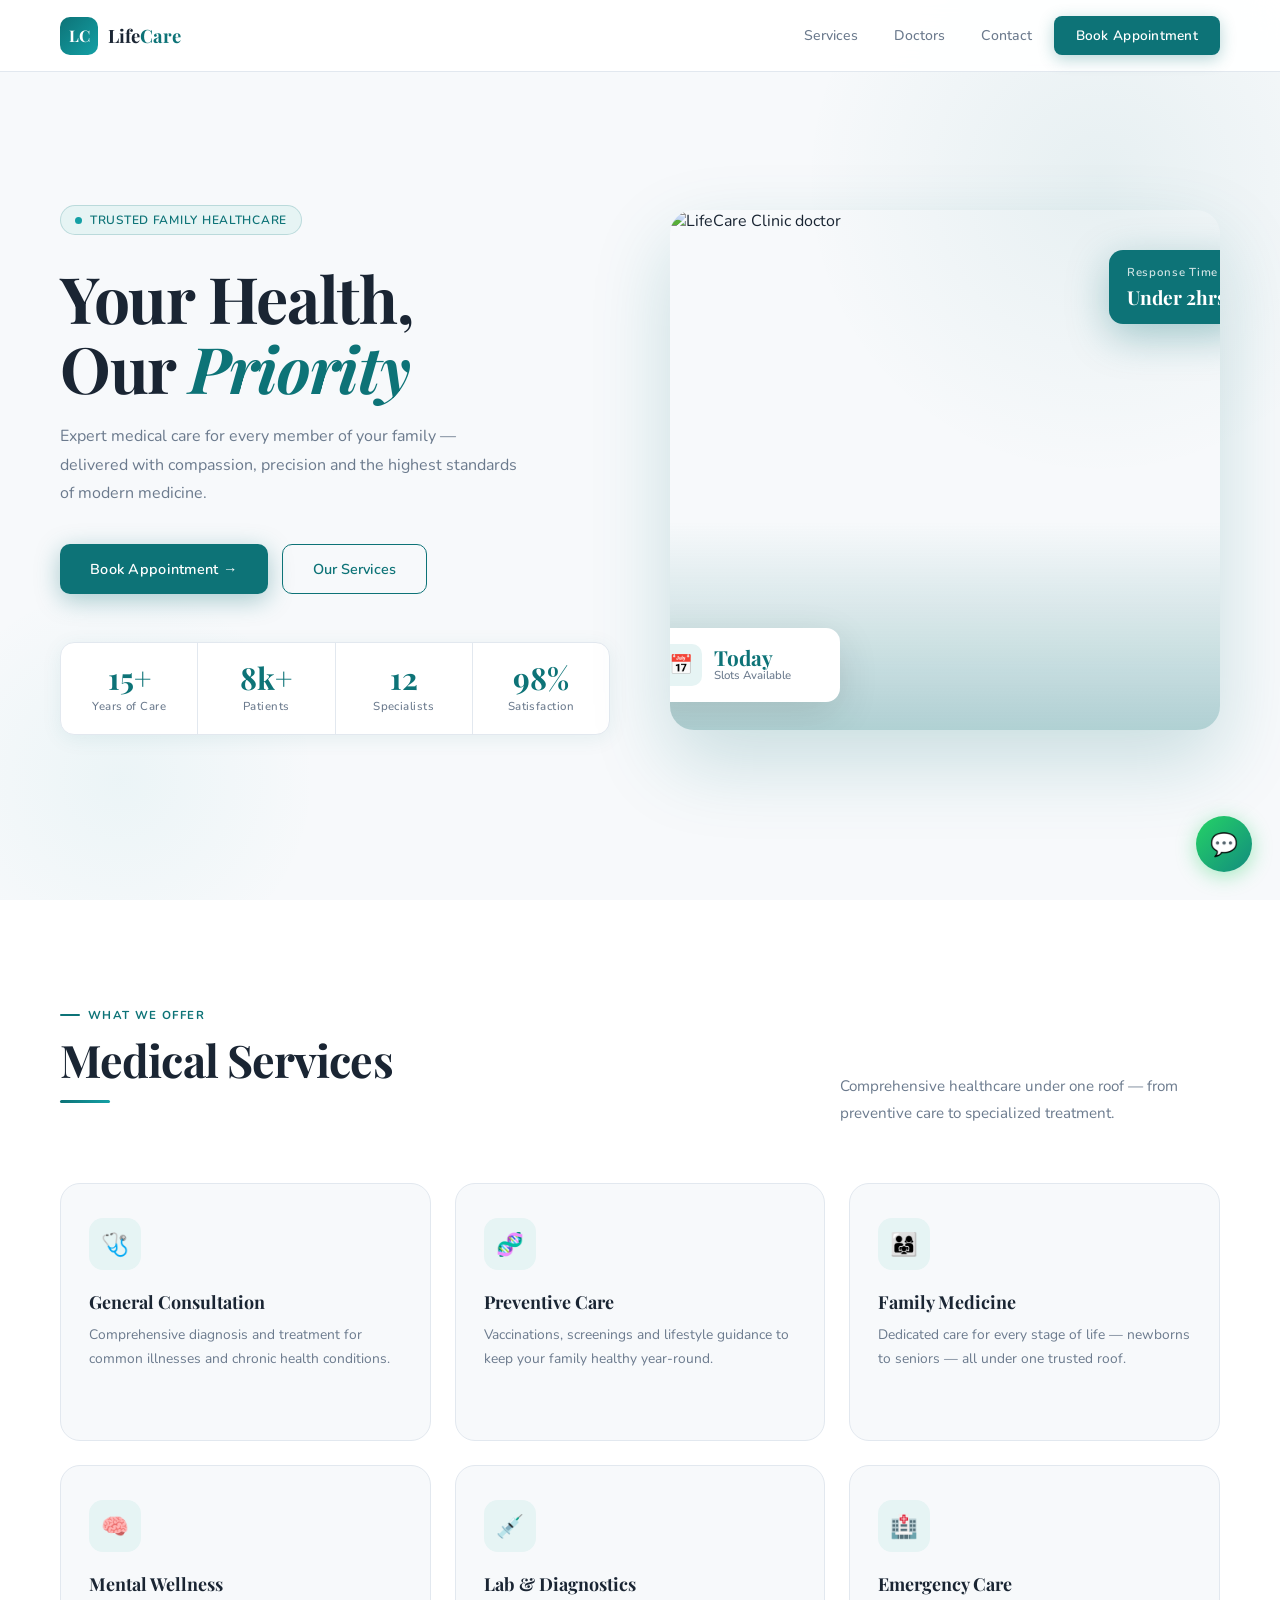
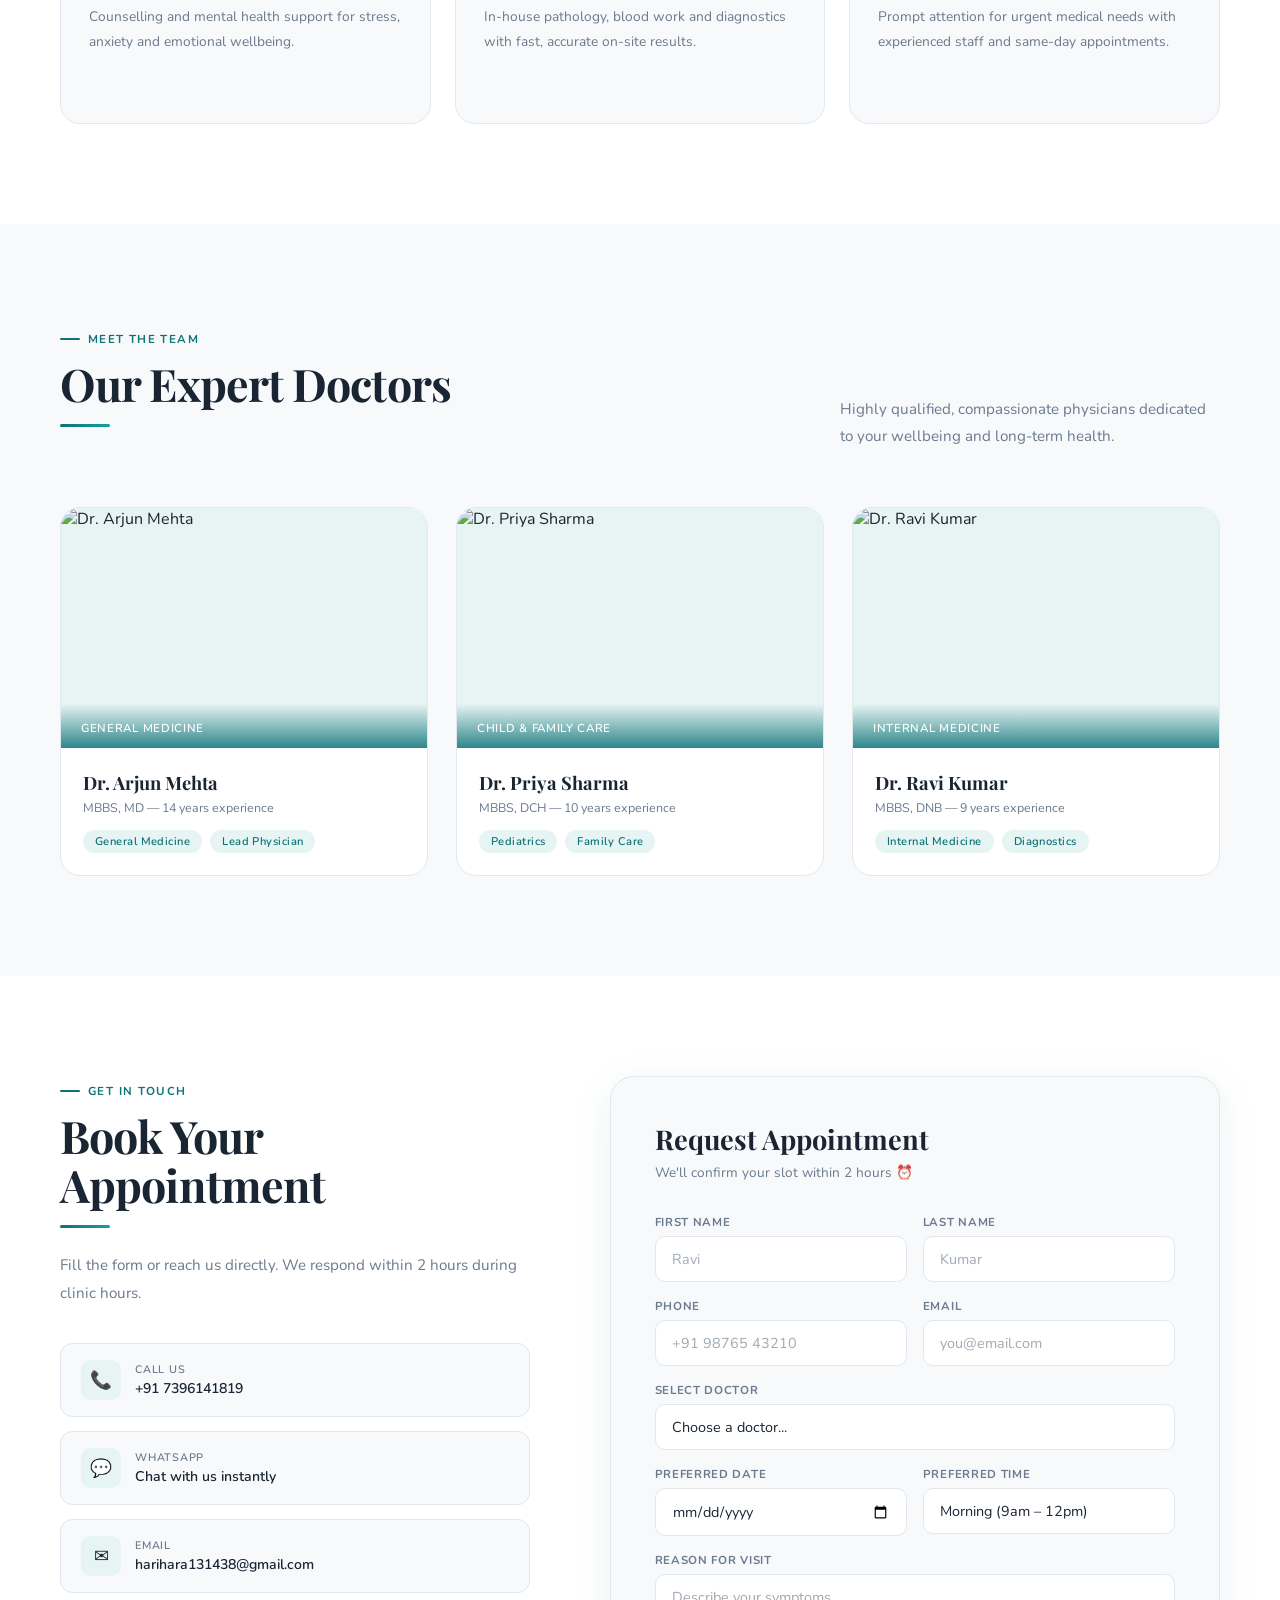
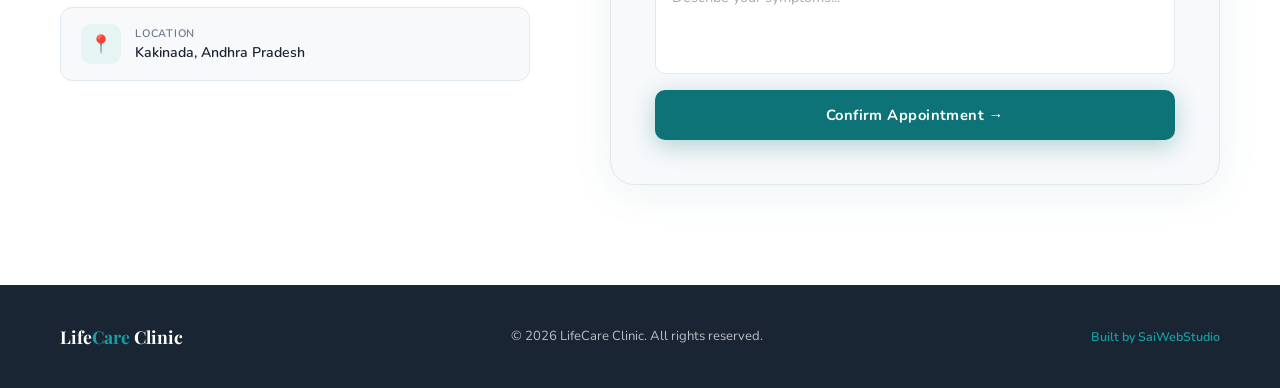
==== clinic.html @ ee9d7e9e "Add files via upload" ====
<!DOCTYPE html>
<html lang="en">
<head>
<meta charset="UTF-8">
<meta name="viewport" content="width=device-width, initial-scale=1.0">
<title>LifeCare Clinic | Premium Family Healthcare — Kakinada</title>
<meta name="description" content="LifeCare Clinic — Trusted family healthcare with experienced doctors. Book your appointment today in Kakinada.">
<link href="https://fonts.googleapis.com/css2?family=Playfair+Display:ital,wght@0,400;0,500;0,700;1,400;1,500&family=Nunito:wght@300;400;500;600&display=swap" rel="stylesheet">
<style>
:root {
  --white: #ffffff;
  --off: #f7f9fb;
  --off2: #eef2f6;
  --teal: #0d7377;
  --teal2: #14a0a5;
  --teal-light: #e6f4f4;
  --teal-mid: rgba(13,115,119,0.1);
  --text: #1a2533;
  --muted: #6b7a8d;
  --soft: #a0aab4;
  --border: #e2e8ef;
  --shadow: rgba(13,115,119,0.08);
}

* { margin:0; padding:0; box-sizing:border-box; }
html { scroll-behavior:smooth; }
body { font-family:'Nunito',sans-serif; background:var(--white); color:var(--text); overflow-x:hidden; }

::-webkit-scrollbar { width:4px; }
::-webkit-scrollbar-track { background:var(--off); }
::-webkit-scrollbar-thumb { background:var(--teal2); border-radius:4px; }

/* HEADER */
header {
  position:fixed; top:0; left:0; right:0; z-index:100;
  padding:0 60px;
  display:flex; justify-content:space-between; align-items:center;
  height:72px;
  background:rgba(255,255,255,0.92);
  backdrop-filter:blur(16px);
  border-bottom:1px solid var(--border);
  transition:box-shadow 0.3s;
}
header.scrolled { box-shadow:0 4px 24px rgba(13,115,119,0.08); }

.logo-wrap { display:flex; align-items:center; gap:10px; text-decoration:none; }
.logo-mark {
  width:38px; height:38px; border-radius:10px;
  background:linear-gradient(135deg,var(--teal),var(--teal2));
  display:flex; align-items:center; justify-content:center;
  color:#fff; font-size:1rem; font-weight:700;
  font-family:'Playfair Display',serif; letter-spacing:-0.5px;
}
.logo-name { font-family:'Playfair Display',serif; font-size:1.15rem; font-weight:700; color:var(--text); }
.logo-name span { color:var(--teal); }

nav { display:flex; gap:8px; align-items:center; }
nav a {
  color:var(--muted); text-decoration:none; font-size:0.88rem;
  font-weight:500; padding:8px 14px; border-radius:8px;
  transition:all 0.2s;
}
nav a:not(.btn-appt):hover { color:var(--teal); background:var(--teal-light); }

.btn-appt {
  background:var(--teal);
  color:#fff !important;
  padding:10px 22px; border-radius:8px;
  font-size:0.85rem; font-weight:600;
  text-decoration:none; letter-spacing:0.02em;
  transition:all 0.25s;
  box-shadow:0 4px 16px rgba(13,115,119,0.3);
}
.btn-appt:hover { background:var(--teal2); transform:translateY(-2px); box-shadow:0 8px 28px rgba(13,115,119,0.4); color:#fff !important; }

/* HERO */
.hero {
  min-height:100vh;
  display:grid; grid-template-columns:1fr 1fr;
  align-items:center;
  padding:100px 60px 60px;
  gap:60px;
  background:var(--off);
  position:relative; overflow:hidden;
}

/* BG DECORATION */
.hero::before {
  content:'';
  position:absolute; right:-120px; top:-120px;
  width:600px; height:600px; border-radius:50%;
  background:radial-gradient(circle,rgba(13,115,119,0.07),transparent 70%);
  pointer-events:none;
}
.hero::after {
  content:'';
  position:absolute; left:-80px; bottom:-80px;
  width:400px; height:400px; border-radius:50%;
  background:radial-gradient(circle,rgba(20,160,165,0.05),transparent 70%);
  pointer-events:none;
}

.hero-left { position:relative; z-index:1; }

.hero-pill {
  display:inline-flex; align-items:center; gap:8px;
  background:var(--teal-light); border:1px solid rgba(13,115,119,0.2);
  color:var(--teal); padding:6px 14px; border-radius:100px;
  font-size:0.75rem; font-weight:600; letter-spacing:0.06em;
  text-transform:uppercase; margin-bottom:28px;
  animation:slideIn 0.6s ease both;
}
.pill-dot { width:7px; height:7px; background:var(--teal2); border-radius:50%; animation:pulse 2s infinite; }
@keyframes pulse { 0%,100%{transform:scale(1);opacity:1} 50%{transform:scale(0.6);opacity:0.5} }

.hero h1 {
  font-family:'Playfair Display',serif;
  font-size:clamp(2.8rem,5vw,4.6rem);
  font-weight:700; line-height:1.08;
  letter-spacing:-0.02em; margin-bottom:20px;
  animation:slideIn 0.6s 0.1s ease both;
}
.hero h1 em { font-style:italic; color:var(--teal); }

.hero-desc {
  font-size:1rem; color:var(--muted); line-height:1.8;
  max-width:460px; font-weight:400; margin-bottom:36px;
  animation:slideIn 0.6s 0.2s ease both;
}

.hero-btns {
  display:flex; gap:14px; flex-wrap:wrap;
  animation:slideIn 0.6s 0.3s ease both;
}
.btn-primary {
  background:var(--teal); color:#fff;
  padding:14px 30px; border-radius:10px;
  font-size:0.9rem; font-weight:600;
  text-decoration:none; letter-spacing:0.02em;
  transition:all 0.25s;
  box-shadow:0 6px 24px rgba(13,115,119,0.35);
  display:inline-flex; align-items:center; gap:8px;
}
.btn-primary:hover { background:var(--teal2); transform:translateY(-3px); box-shadow:0 10px 36px rgba(13,115,119,0.45); }

.btn-ghost {
  background:transparent; color:var(--teal);
  padding:14px 30px; border-radius:10px;
  font-size:0.9rem; font-weight:600;
  text-decoration:none; border:1.5px solid var(--teal);
  transition:all 0.25s; display:inline-flex; align-items:center; gap:8px;
}
.btn-ghost:hover { background:var(--teal); color:#fff; transform:translateY(-3px); box-shadow:0 10px 36px rgba(13,115,119,0.3); }

/* HERO STATS ROW */
.hero-stats {
  display:flex; gap:0; margin-top:48px;
  border:1px solid var(--border); border-radius:14px;
  overflow:hidden; background:var(--white);
  box-shadow:0 4px 20px var(--shadow);
  animation:slideIn 0.6s 0.4s ease both;
}
.hs {
  flex:1; padding:20px 24px; text-align:center;
  border-right:1px solid var(--border);
  transition:background 0.2s;
}
.hs:last-child { border-right:none; }
.hs:hover { background:var(--teal-light); }
.hs-num { font-family:'Playfair Display',serif; font-size:1.9rem; font-weight:700; color:var(--teal); display:block; line-height:1; }
.hs-lbl { font-size:0.72rem; color:var(--muted); font-weight:500; margin-top:4px; display:block; letter-spacing:0.04em; }

/* HERO RIGHT IMAGE */
.hero-right {
  position:relative; z-index:1;
  animation:slideIn 0.7s 0.2s ease both;
}
.hero-img-wrap {
  border-radius:24px; overflow:hidden;
  height:520px; position:relative;
  box-shadow:0 32px 80px rgba(13,115,119,0.2);
}
.hero-img-wrap img { width:100%; height:100%; object-fit:cover; object-position:center; }
.hero-img-wrap::after {
  content:'';
  position:absolute; inset:0;
  background:linear-gradient(180deg,transparent 60%,rgba(13,115,119,0.3) 100%);
}

/* FLOATING CARD */
.float-card {
  position:absolute; bottom:28px; left:-30px;
  background:var(--white); border-radius:14px;
  padding:16px 20px;
  box-shadow:0 12px 40px rgba(0,0,0,0.12);
  display:flex; align-items:center; gap:12px;
  z-index:2; min-width:200px;
}
.fc-icon { width:42px; height:42px; border-radius:10px; background:var(--teal-light); display:flex; align-items:center; justify-content:center; font-size:1.2rem; flex-shrink:0; }
.fc-num { font-family:'Playfair Display',serif; font-size:1.3rem; font-weight:700; color:var(--teal); line-height:1; }
.fc-lbl { font-size:0.72rem; color:var(--muted); font-weight:500; }

.float-card2 {
  position:absolute; top:40px; right:-24px;
  background:var(--teal); border-radius:14px;
  padding:14px 18px; z-index:2; color:#fff;
  box-shadow:0 12px 40px rgba(13,115,119,0.35);
}
.fc2-title { font-size:0.72rem; font-weight:600; letter-spacing:0.06em; opacity:0.8; margin-bottom:4px; }
.fc2-val { font-family:'Playfair Display',serif; font-size:1.2rem; font-weight:700; }

@keyframes slideIn { from{opacity:0;transform:translateY(20px)} to{opacity:1;transform:translateY(0)} }

/* SECTION COMMONS */
section { padding:100px 60px; }
.sec-tag {
  display:inline-flex; align-items:center; gap:8px;
  color:var(--teal); font-size:0.72rem; font-weight:700;
  letter-spacing:0.12em; text-transform:uppercase; margin-bottom:12px;
}
.sec-tag::before { content:''; width:20px; height:2px; background:var(--teal); border-radius:2px; }
.sec-title {
  font-family:'Playfair Display',serif;
  font-size:clamp(1.8rem,3.5vw,2.9rem);
  font-weight:700; line-height:1.1;
  letter-spacing:-0.02em; margin-bottom:14px; color:var(--text);
}
.sec-sub { color:var(--muted); font-size:0.95rem; line-height:1.8; font-weight:400; }

/* SERVICES */
#services { background:var(--white); }
.svc-header { display:flex; justify-content:space-between; align-items:flex-end; margin-bottom:56px; flex-wrap:wrap; gap:24px; }

.svc-grid {
  display:grid; grid-template-columns:repeat(3,1fr); gap:24px;
}
.svc-card {
  background:var(--off); border:1px solid var(--border);
  border-radius:20px; padding:34px 28px;
  transition:all 0.3s; position:relative; overflow:hidden;
  cursor:default;
}
.svc-card::before {
  content:''; position:absolute;
  top:0; left:0; right:0; height:3px;
  background:linear-gradient(90deg,var(--teal),var(--teal2));
  transform:scaleX(0); transform-origin:left;
  transition:transform 0.35s;
}
.svc-card:hover { background:var(--white); border-color:rgba(13,115,119,0.25); transform:translateY(-6px); box-shadow:0 20px 50px var(--shadow); }
.svc-card:hover::before { transform:scaleX(1); }

.svc-ico {
  width:52px; height:52px; border-radius:14px;
  background:var(--teal-light); display:flex;
  align-items:center; justify-content:center;
  font-size:1.4rem; margin-bottom:20px;
  transition:background 0.3s, transform 0.3s;
}
.svc-card:hover .svc-ico { background:var(--teal); transform:scale(1.08); }
.svc-card h3 { font-family:'Playfair Display',serif; font-size:1.12rem; font-weight:700; margin-bottom:10px; color:var(--text); }
.svc-card p { color:var(--muted); font-size:0.86rem; line-height:1.75; font-weight:400; }
.svc-arrow { display:inline-flex; align-items:center; gap:4px; color:var(--teal); font-size:0.8rem; font-weight:600; margin-top:16px; opacity:0; transform:translateX(-6px); transition:all 0.3s; }
.svc-card:hover .svc-arrow { opacity:1; transform:translateX(0); }

/* DOCTORS */
#doctors { background:var(--off); }
.doc-header { display:flex; justify-content:space-between; align-items:flex-end; margin-bottom:56px; flex-wrap:wrap; gap:24px; }
.doc-grid { display:grid; grid-template-columns:repeat(3,1fr); gap:28px; }

.doc-card {
  background:var(--white); border-radius:20px;
  overflow:hidden; transition:all 0.3s;
  border:1px solid var(--border);
}
.doc-card:hover { transform:translateY(-8px); box-shadow:0 24px 60px rgba(13,115,119,0.15); border-color:rgba(13,115,119,0.2); }

.doc-photo {
  height:240px; overflow:hidden; position:relative;
  background:var(--teal-light);
}
.doc-photo img { width:100%; height:100%; object-fit:cover; object-position:top; transition:transform 0.5s; filter:saturate(0.85); }
.doc-card:hover .doc-photo img { transform:scale(1.04); filter:saturate(1); }

.doc-spec-bar {
  position:absolute; bottom:0; left:0; right:0;
  background:linear-gradient(0deg,rgba(13,115,119,0.85),transparent);
  padding:16px 20px 12px;
  color:#fff; font-size:0.72rem; font-weight:600; letter-spacing:0.06em; text-transform:uppercase;
}

.doc-info { padding:22px; }
.doc-name { font-family:'Playfair Display',serif; font-size:1.15rem; font-weight:700; color:var(--text); margin-bottom:4px; }
.doc-qual { font-size:0.78rem; color:var(--muted); font-weight:400; margin-bottom:14px; }
.doc-tag-row { display:flex; gap:8px; flex-wrap:wrap; }
.dtag {
  background:var(--teal-light); color:var(--teal);
  padding:4px 12px; border-radius:100px;
  font-size:0.7rem; font-weight:600; letter-spacing:0.04em;
}

/* APPOINTMENT */
#appointment { background:var(--white); }

.appt-grid { display:grid; grid-template-columns:1fr 1.3fr; gap:80px; align-items:start; }

.appt-left { }
.appt-left .sec-sub { margin-bottom:40px; }

.reach-list { display:flex; flex-direction:column; gap:14px; }
.reach-item {
  display:flex; align-items:center; gap:14px;
  padding:16px 20px; border-radius:12px;
  background:var(--off); border:1px solid var(--border);
  text-decoration:none; color:inherit; transition:all 0.25s;
}
.reach-item:hover { background:var(--teal-light); border-color:rgba(13,115,119,0.3); transform:translateX(4px); }
.reach-item:hover .ri-label { color:var(--teal); }
.reach-item:hover .ri-val { color:var(--teal); }
.ri-icon { width:40px; height:40px; border-radius:10px; background:var(--teal-light); display:flex; align-items:center; justify-content:center; font-size:1.1rem; flex-shrink:0; transition:background 0.25s; }
.reach-item:hover .ri-icon { background:var(--teal); }
.ri-label { font-size:0.68rem; color:var(--muted); text-transform:uppercase; letter-spacing:0.07em; font-weight:600; margin-bottom:2px; }
.ri-val { font-size:0.88rem; font-weight:600; color:var(--text); }

/* FORM */
.appt-form-wrap {
  background:var(--off); border:1px solid var(--border);
  border-radius:24px; padding:44px;
  box-shadow:0 8px 40px var(--shadow);
}
.form-title { font-family:'Playfair Display',serif; font-size:1.7rem; font-weight:700; margin-bottom:6px; color:var(--text); }
.form-sub { font-size:0.85rem; color:var(--muted); margin-bottom:32px; }

.frow { display:grid; grid-template-columns:1fr 1fr; gap:16px; }
.fg { display:flex; flex-direction:column; gap:6px; margin-bottom:16px; }
.fg label { font-size:0.72rem; color:var(--muted); font-weight:700; letter-spacing:0.06em; text-transform:uppercase; }
.fg input, .fg select, .fg textarea {
  background:var(--white); border:1.5px solid var(--border);
  border-radius:10px; padding:12px 16px;
  color:var(--text); font-family:'Nunito',sans-serif;
  font-size:0.9rem; font-weight:400; outline:none;
  transition:all 0.2s; -webkit-appearance:none;
}
.fg input::placeholder, .fg textarea::placeholder { color:var(--soft); }
.fg input:focus, .fg select:focus, .fg textarea:focus {
  border-color:var(--teal); box-shadow:0 0 0 4px rgba(13,115,119,0.08);
}
.fg select option { background:var(--white); }
.fg textarea { height:100px; resize:none; }

.btn-form-submit {
  width:100%; background:var(--teal); color:#fff;
  padding:15px; border-radius:10px;
  font-size:0.92rem; font-weight:700;
  border:none; cursor:pointer;
  font-family:'Nunito',sans-serif; letter-spacing:0.03em;
  transition:all 0.25s;
  box-shadow:0 6px 24px rgba(13,115,119,0.3);
  margin-top:4px;
  display:flex; align-items:center; justify-content:center; gap:8px;
}
.btn-form-submit:hover { background:var(--teal2); transform:translateY(-2px); box-shadow:0 10px 36px rgba(13,115,119,0.45); }

/* FOOTER */
footer {
  background:var(--text); color:rgba(255,255,255,0.7);
  padding:40px 60px;
  display:flex; justify-content:space-between; align-items:center;
  flex-wrap:wrap; gap:20px;
}
.foot-logo { font-family:'Playfair Display',serif; font-size:1.1rem; font-weight:700; color:#fff; }
.foot-logo span { color:var(--teal2); }
footer p { font-size:0.82rem; }
.foot-credit { font-size:0.78rem; color:var(--teal2); font-weight:600; }

/* WHATSAPP */
.wa-btn {
  position:fixed; bottom:28px; right:28px; z-index:999;
  width:56px; height:56px; border-radius:50%;
  background:linear-gradient(135deg,#25D366,#128C7E);
  color:#fff; display:flex; align-items:center; justify-content:center;
  font-size:1.4rem; text-decoration:none;
  box-shadow:0 4px 20px rgba(37,211,102,0.4);
  transition:transform 0.2s, box-shadow 0.2s;
  animation:bob 3s ease-in-out infinite;
}
.wa-btn:hover { animation:none; transform:scale(1.12); box-shadow:0 8px 30px rgba(37,211,102,0.55); }
@keyframes bob { 0%,100%{transform:translateY(0)} 50%{transform:translateY(-6px)} }

/* DIVIDER LINE */
.teal-line { width:50px; height:3px; background:linear-gradient(90deg,var(--teal),var(--teal2)); border-radius:2px; margin:16px 0 24px; }

/* RESPONSIVE */
@media(max-width:1024px) {
  header { padding:0 24px; }
  section { padding:70px 24px; }
  .hero { grid-template-columns:1fr; padding:100px 24px 60px; gap:40px; }
  .hero-right { display:none; }
  .svc-grid { grid-template-columns:1fr 1fr; }
  .doc-grid { grid-template-columns:1fr 1fr; }
  .appt-grid { grid-template-columns:1fr; gap:40px; }
  footer { padding:32px 24px; flex-direction:column; text-align:center; }
}
@media(max-width:600px) {
  nav a:not(.btn-appt) { display:none; }
  .svc-grid { grid-template-columns:1fr; }
  .doc-grid { grid-template-columns:1fr; }
  .hero-stats { flex-direction:column; }
  .hs { border-right:none; border-bottom:1px solid var(--border); }
  .frow { grid-template-columns:1fr; }
  .appt-form-wrap { padding:24px; }
}
</style>
</head>
<body>

<!-- HEADER -->
<header id="header">
  <a href="#" class="logo-wrap">
    <div class="logo-mark">LC</div>
    <span class="logo-name">Life<span>Care</span></span>
  </a>
  <nav>
    <a href="#services">Services</a>
    <a href="#doctors">Doctors</a>
    <a href="#appointment">Contact</a>
    <a href="#appointment" class="btn-appt">Book Appointment</a>
  </nav>
</header>

<!-- HERO -->
<section class="hero">
  <div class="hero-left">
    <div class="hero-pill"><span class="pill-dot"></span> Trusted Family Healthcare</div>
    <h1>Your Health,<br>Our <em>Priority</em></h1>
    <p class="hero-desc">Expert medical care for every member of your family — delivered with compassion, precision and the highest standards of modern medicine.</p>
    <div class="hero-btns">
      <a href="#appointment" class="btn-primary">Book Appointment &#x2192;</a>
      <a href="#services" class="btn-ghost">Our Services</a>
    </div>
    <div class="hero-stats">
      <div class="hs"><span class="hs-num">15+</span><span class="hs-lbl">Years of Care</span></div>
      <div class="hs"><span class="hs-num">8k+</span><span class="hs-lbl">Patients</span></div>
      <div class="hs"><span class="hs-num">12</span><span class="hs-lbl">Specialists</span></div>
      <div class="hs"><span class="hs-num">98%</span><span class="hs-lbl">Satisfaction</span></div>
    </div>
  </div>

  <div class="hero-right">
    <div class="hero-img-wrap">
      <img src="https://images.unsplash.com/photo-1631217868264-e5b90bb7e133?w=900&q=85" alt="LifeCare Clinic doctor">
      <div class="float-card">
        <div class="fc-icon">&#x1F4C5;</div>
        <div>
          <div class="fc-num">Today</div>
          <div class="fc-lbl">Slots Available</div>
        </div>
      </div>
      <div class="float-card2">
        <div class="fc2-title">Response Time</div>
        <div class="fc2-val">Under 2hrs</div>
      </div>
    </div>
  </div>
</section>

<!-- SERVICES -->
<section id="services">
  <div class="svc-header">
    <div>
      <div class="sec-tag">What We Offer</div>
      <h2 class="sec-title">Medical Services</h2>
      <div class="teal-line"></div>
    </div>
    <p class="sec-sub" style="max-width:380px">Comprehensive healthcare under one roof — from preventive care to specialized treatment.</p>
  </div>
  <div class="svc-grid">
    <div class="svc-card">
      <div class="svc-ico">&#x1FA7A;</div>
      <h3>General Consultation</h3>
      <p>Comprehensive diagnosis and treatment for common illnesses and chronic health conditions.</p>
      <span class="svc-arrow">Learn more &#x2192;</span>
    </div>
    <div class="svc-card">
      <div class="svc-ico">&#x1F9EC;</div>
      <h3>Preventive Care</h3>
      <p>Vaccinations, screenings and lifestyle guidance to keep your family healthy year-round.</p>
      <span class="svc-arrow">Learn more &#x2192;</span>
    </div>
    <div class="svc-card">
      <div class="svc-ico">&#x1F468;&#x200D;&#x1F469;&#x200D;&#x1F467;</div>
      <h3>Family Medicine</h3>
      <p>Dedicated care for every stage of life — newborns to seniors — all under one trusted roof.</p>
      <span class="svc-arrow">Learn more &#x2192;</span>
    </div>
    <div class="svc-card">
      <div class="svc-ico">&#x1F9E0;</div>
      <h3>Mental Wellness</h3>
      <p>Counselling and mental health support for stress, anxiety and emotional wellbeing.</p>
      <span class="svc-arrow">Learn more &#x2192;</span>
    </div>
    <div class="svc-card">
      <div class="svc-ico">&#x1F489;</div>
      <h3>Lab & Diagnostics</h3>
      <p>In-house pathology, blood work and diagnostics with fast, accurate on-site results.</p>
      <span class="svc-arrow">Learn more &#x2192;</span>
    </div>
    <div class="svc-card">
      <div class="svc-ico">&#x1F3E5;</div>
      <h3>Emergency Care</h3>
      <p>Prompt attention for urgent medical needs with experienced staff and same-day appointments.</p>
      <span class="svc-arrow">Learn more &#x2192;</span>
    </div>
  </div>
</section>

<!-- DOCTORS -->
<section id="doctors">
  <div class="doc-header">
    <div>
      <div class="sec-tag">Meet the Team</div>
      <h2 class="sec-title">Our Expert Doctors</h2>
      <div class="teal-line"></div>
    </div>
    <p class="sec-sub" style="max-width:380px">Highly qualified, compassionate physicians dedicated to your wellbeing and long-term health.</p>
  </div>
  <div class="doc-grid">

    <div class="doc-card">
      <div class="doc-photo">
        <img src="https://images.unsplash.com/photo-1612349317150-e413f6a5b16d?w=500&q=85" alt="Dr. Arjun Mehta">
        <div class="doc-spec-bar">General Medicine</div>
      </div>
      <div class="doc-info">
        <div class="doc-name">Dr. Arjun Mehta</div>
        <div class="doc-qual">MBBS, MD &mdash; 14 years experience</div>
        <div class="doc-tag-row">
          <span class="dtag">General Medicine</span>
          <span class="dtag">Lead Physician</span>
        </div>
      </div>
    </div>

    <div class="doc-card">
      <div class="doc-photo">
        <img src="https://images.unsplash.com/photo-1559839734-2b71ea197ec2?w=500&q=85" alt="Dr. Priya Sharma">
        <div class="doc-spec-bar">Child & Family Care</div>
      </div>
      <div class="doc-info">
        <div class="doc-name">Dr. Priya Sharma</div>
        <div class="doc-qual">MBBS, DCH &mdash; 10 years experience</div>
        <div class="doc-tag-row">
          <span class="dtag">Pediatrics</span>
          <span class="dtag">Family Care</span>
        </div>
      </div>
    </div>

    <div class="doc-card">
      <div class="doc-photo">
        <img src="https://images.unsplash.com/photo-1622253692010-333f2da6031d?w=500&q=85" alt="Dr. Ravi Kumar">
        <div class="doc-spec-bar">Internal Medicine</div>
      </div>
      <div class="doc-info">
        <div class="doc-name">Dr. Ravi Kumar</div>
        <div class="doc-qual">MBBS, DNB &mdash; 9 years experience</div>
        <div class="doc-tag-row">
          <span class="dtag">Internal Medicine</span>
          <span class="dtag">Diagnostics</span>
        </div>
      </div>
    </div>

  </div>
</section>

<!-- APPOINTMENT -->
<section id="appointment">
  <div class="appt-grid">
    <div class="appt-left">
      <div class="sec-tag">Get In Touch</div>
      <h2 class="sec-title">Book Your Appointment</h2>
      <div class="teal-line"></div>
      <p class="sec-sub" style="margin-bottom:36px">Fill the form or reach us directly. We respond within 2 hours during clinic hours.</p>
      <div class="reach-list">
        <a href="tel:+917396141819" class="reach-item">
          <div class="ri-icon">&#x1F4DE;</div>
          <div><div class="ri-label">Call Us</div><div class="ri-val">+91 7396141819</div></div>
        </a>
        <a href="https://wa.me/917396141819" target="_blank" class="reach-item">
          <div class="ri-icon">&#x1F4AC;</div>
          <div><div class="ri-label">WhatsApp</div><div class="ri-val">Chat with us instantly</div></div>
        </a>
        <a href="mailto:harihara131438@gmail.com" target="_blank" class="reach-item">
          <div class="ri-icon">&#x2709;</div>
          <div><div class="ri-label">Email</div><div class="ri-val">harihara131438@gmail.com</div></div>
        </a>
        <div class="reach-item" style="cursor:default">
          <div class="ri-icon">&#x1F4CD;</div>
          <div><div class="ri-label">Location</div><div class="ri-val">Kakinada, Andhra Pradesh</div></div>
        </div>
      </div>
    </div>

    <div class="appt-form-wrap">
      <div class="form-title">Request Appointment</div>
      <div class="form-sub">We'll confirm your slot within 2 hours &#x23F0;</div>
      <div class="frow">
        <div class="fg"><label>First Name</label><input type="text" placeholder="Ravi"></div>
        <div class="fg"><label>Last Name</label><input type="text" placeholder="Kumar"></div>
      </div>
      <div class="frow">
        <div class="fg"><label>Phone</label><input type="tel" placeholder="+91 98765 43210"></div>
        <div class="fg"><label>Email</label><input type="email" placeholder="you@email.com"></div>
      </div>
      <div class="fg">
        <label>Select Doctor</label>
        <select>
          <option value="">Choose a doctor...</option>
          <option>Dr. Arjun Mehta — General Medicine</option>
          <option>Dr. Priya Sharma — Child &amp; Family Care</option>
          <option>Dr. Ravi Kumar — Internal Medicine</option>
        </select>
      </div>
      <div class="frow">
        <div class="fg"><label>Preferred Date</label><input type="date"></div>
        <div class="fg">
          <label>Preferred Time</label>
          <select>
            <option>Morning (9am – 12pm)</option>
            <option>Afternoon (12pm – 4pm)</option>
            <option>Evening (4pm – 7pm)</option>
          </select>
        </div>
      </div>
      <div class="fg"><label>Reason for Visit</label><textarea placeholder="Describe your symptoms..."></textarea></div>
      <button class="btn-form-submit">Confirm Appointment &#x2192;</button>
    </div>
  </div>
</section>

<!-- FOOTER -->
<footer>
  <span class="foot-logo">Life<span>Care</span> Clinic</span>
  <p>&copy; 2026 LifeCare Clinic. All rights reserved.</p>
  <span class="foot-credit">Built by SaiWebStudio</span>
</footer>

<!-- FLOATING WHATSAPP -->
<a href="https://wa.me/917396141819" target="_blank" class="wa-btn">&#x1F4AC;</a>

<script>
// Header shadow on scroll
window.addEventListener('scroll', function() {
  document.getElementById('header').classList.toggle('scrolled', window.scrollY > 40);
});

// Scroll reveal
var observer = new IntersectionObserver(function(entries) {
  entries.forEach(function(entry) {
    if (entry.isIntersecting) {
      entry.target.style.opacity = '1';
      entry.target.style.transform = 'translateY(0)';
    }
  });
}, { threshold: 0.08 });

document.querySelectorAll('.svc-card, .doc-card, .reach-item').forEach(function(el) {
  el.style.opacity = '0';
  el.style.transform = 'translateY(22px)';
  el.style.transition = 'opacity 0.5s ease, transform 0.5s ease';
  observer.observe(el);
});
</script>

</body>
</html>
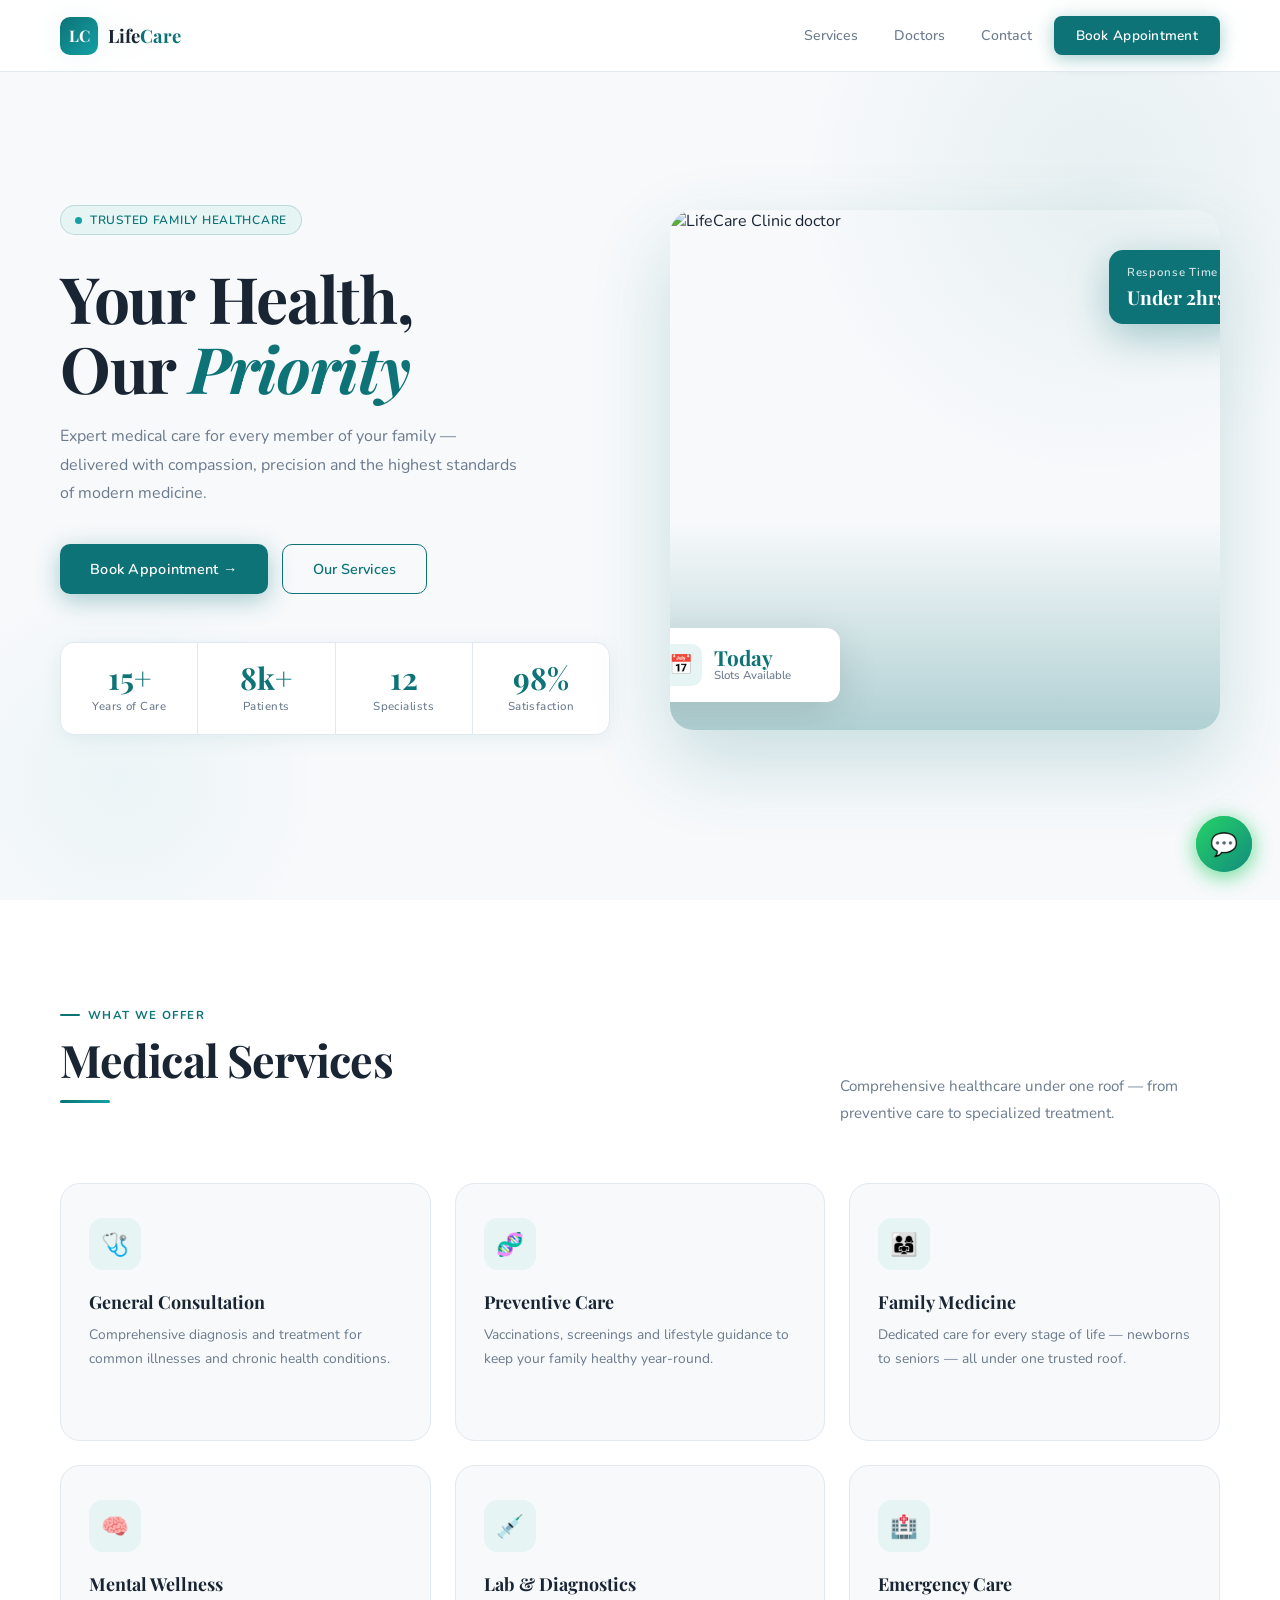
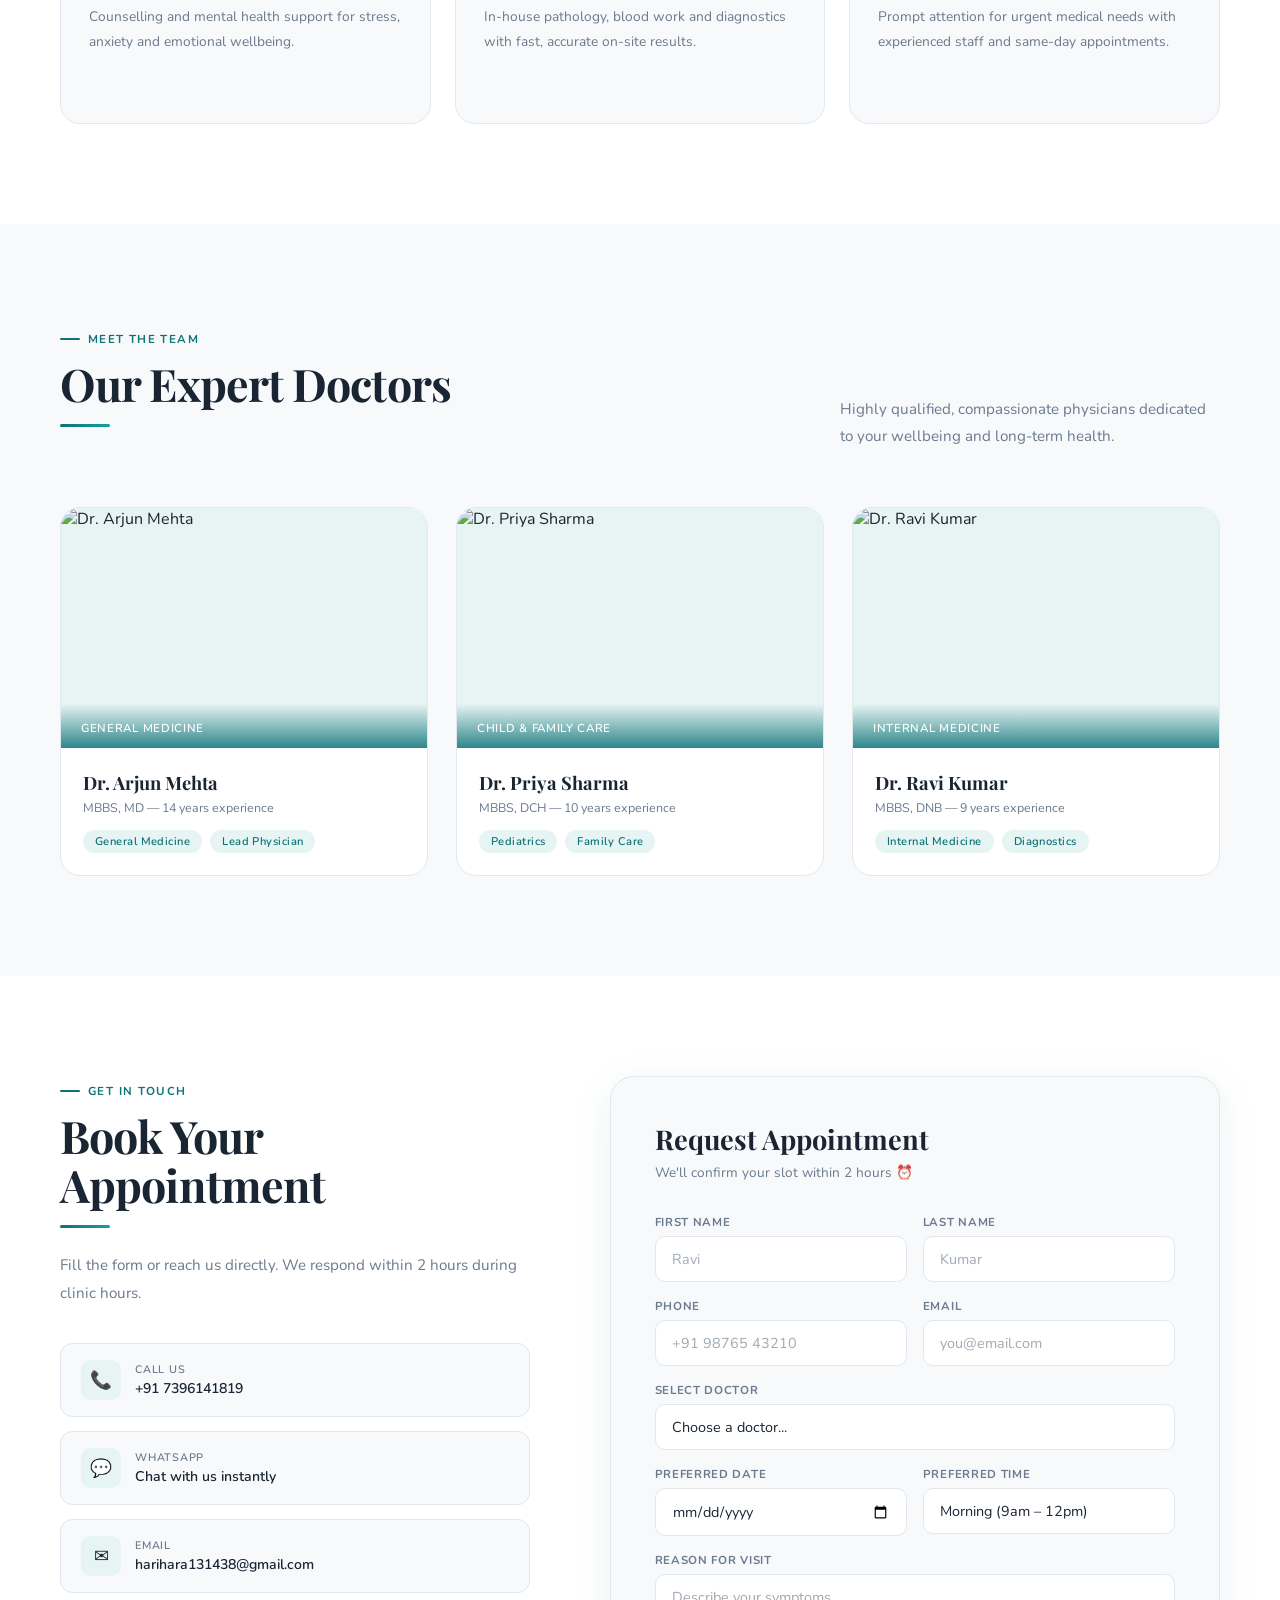
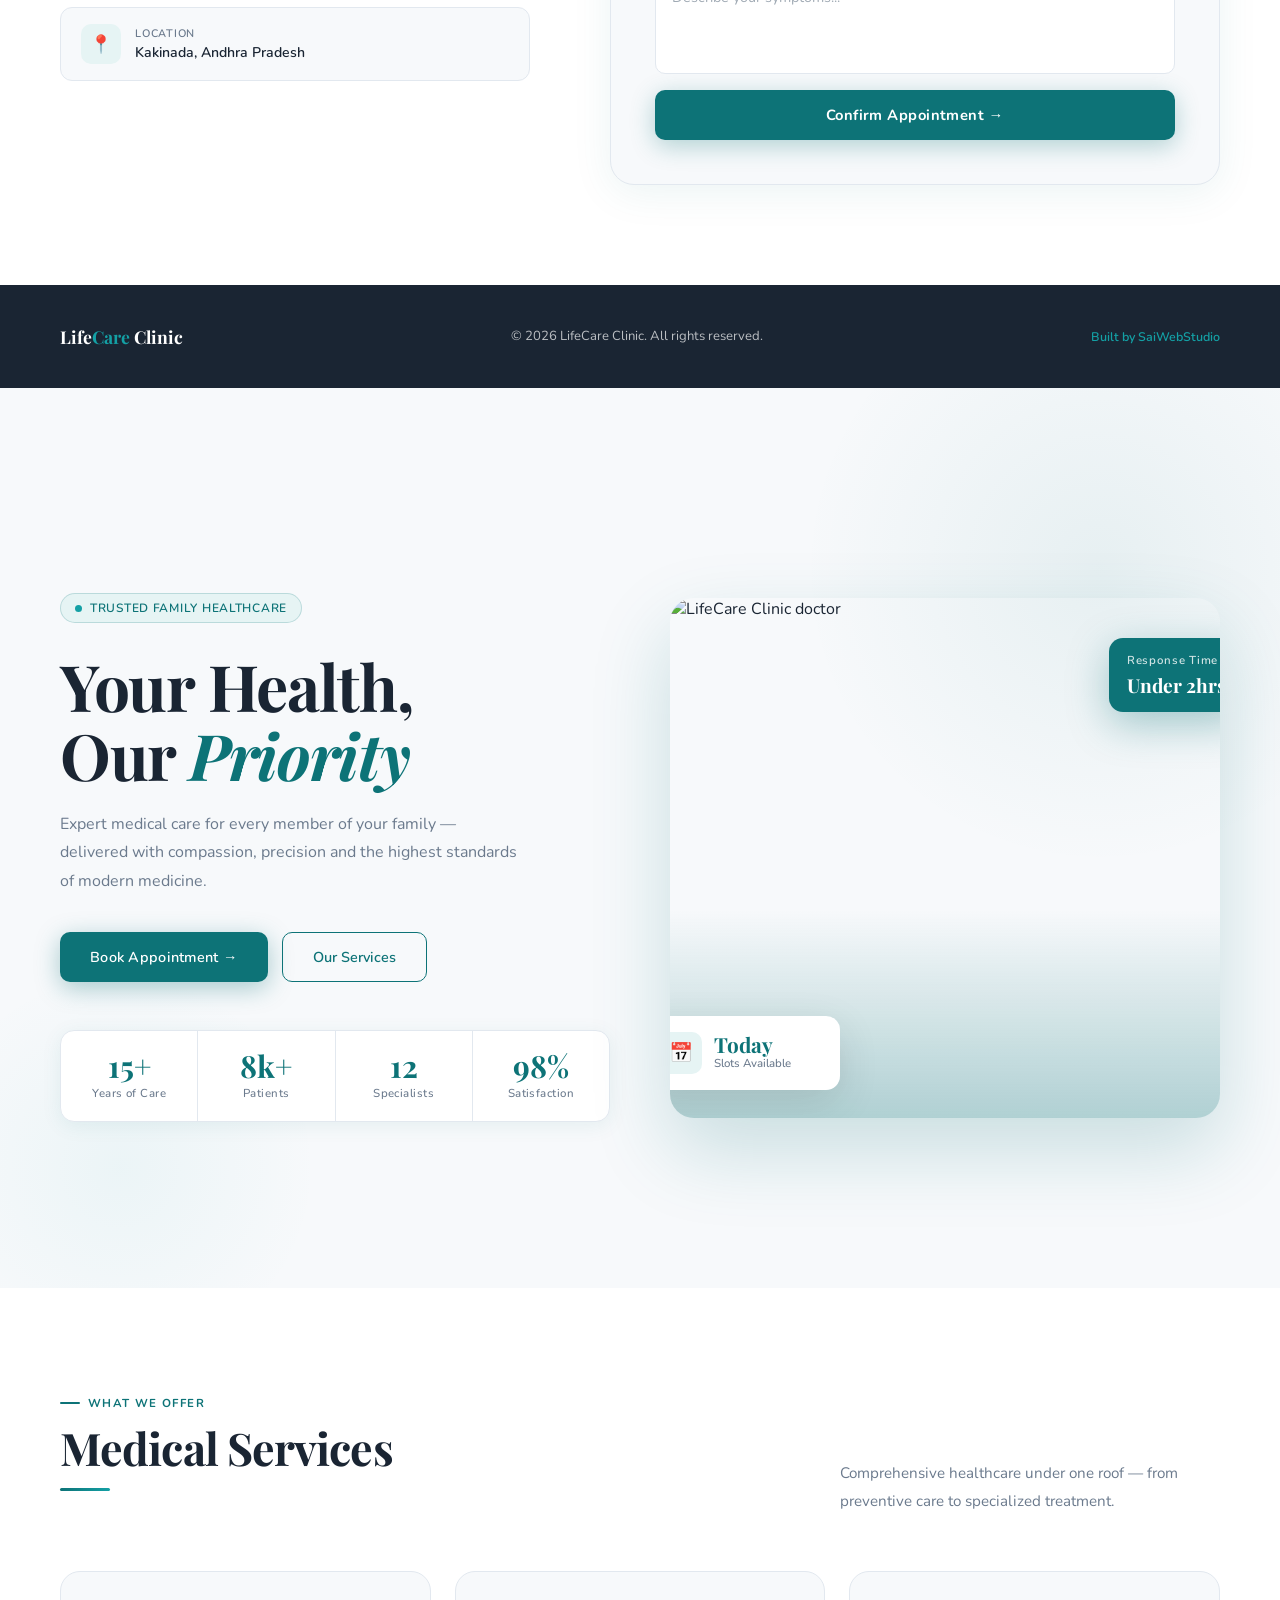
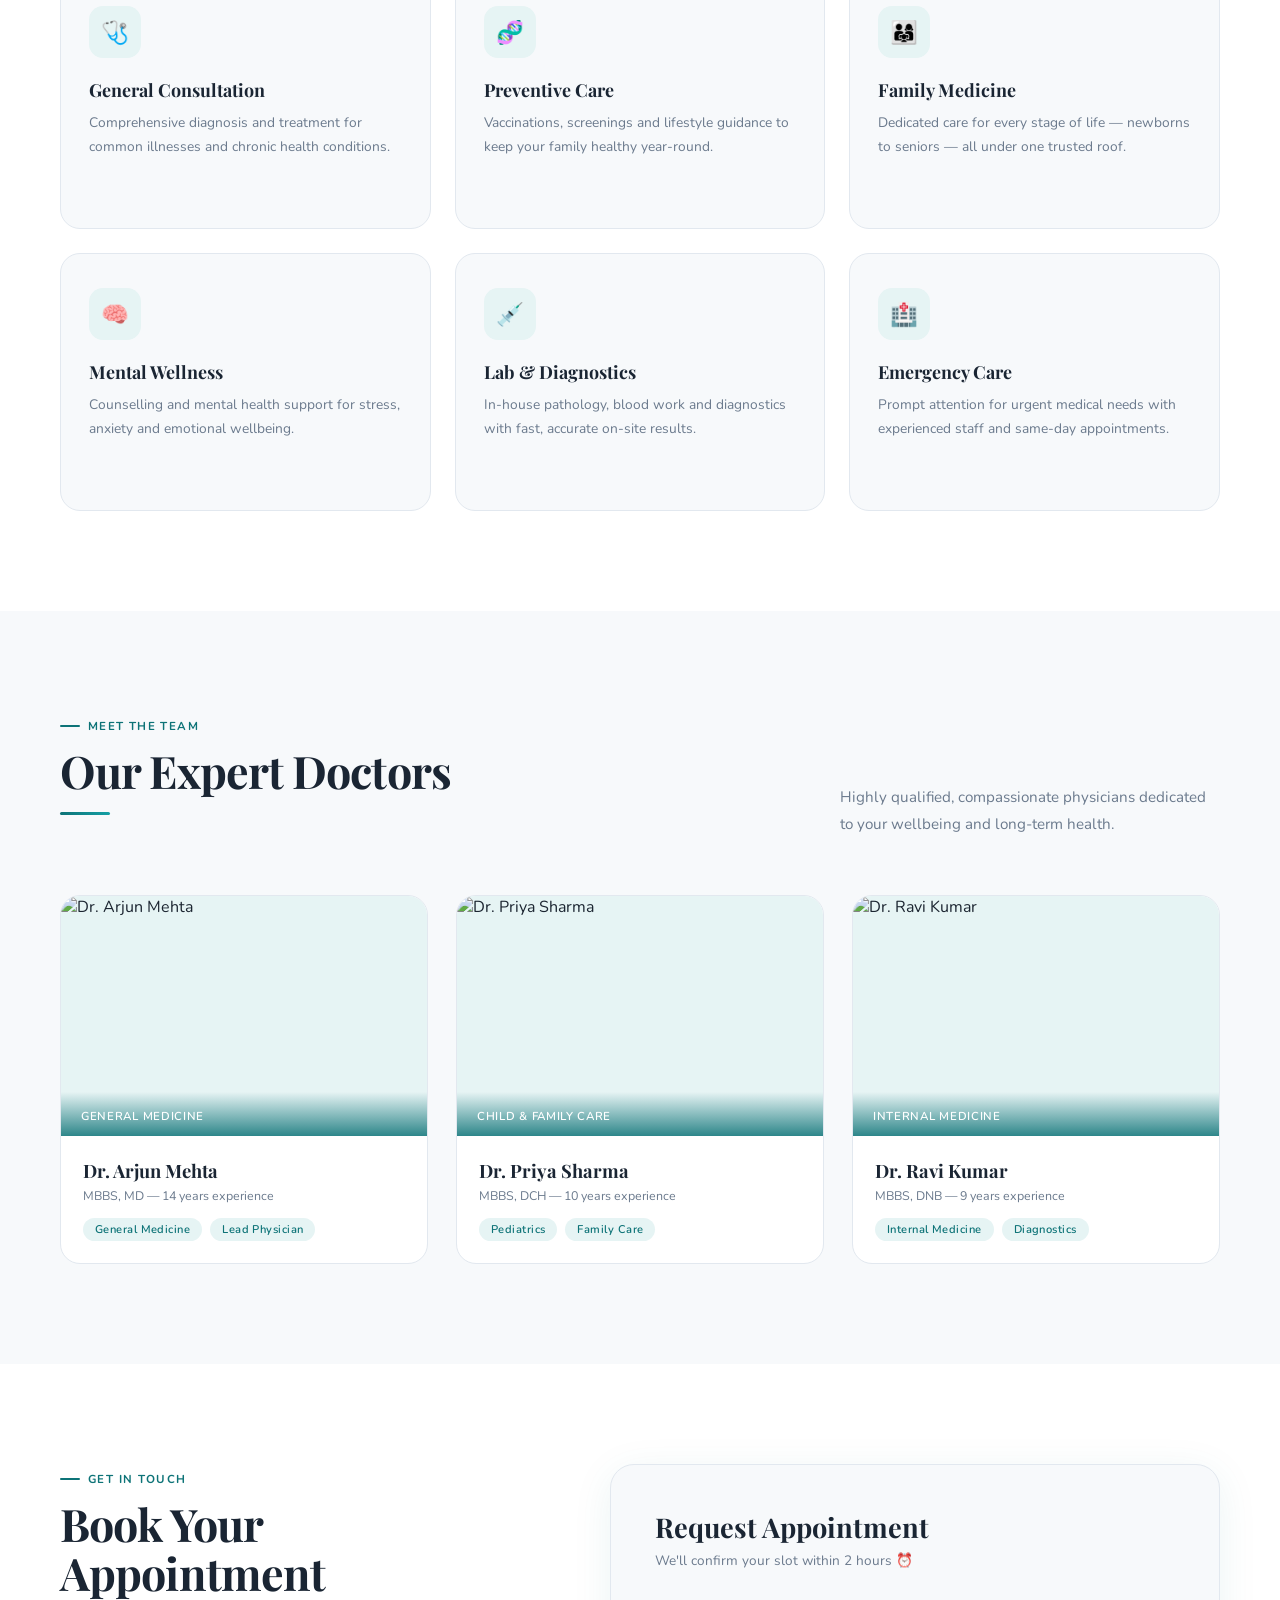
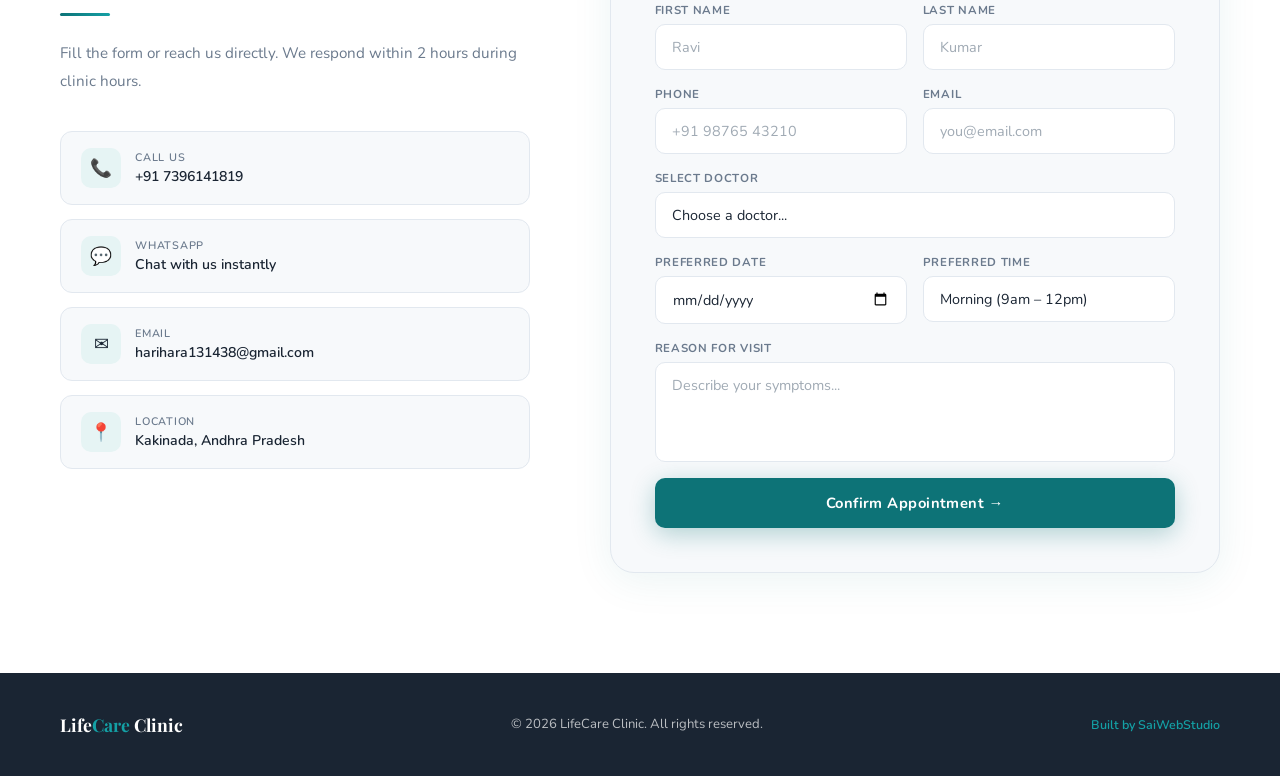
==== commit f610632c: "Final cleanup: removed merge markers, updated contact email, and fixed CSS warnings" ====
--- a/clinic.html
+++ b/clinic.html
@@ -1,677 +1,2692 @@
-<!DOCTYPE html>
-<html lang="en">
-<head>
-<meta charset="UTF-8">
-<meta name="viewport" content="width=device-width, initial-scale=1.0">
-<title>LifeCare Clinic | Premium Family Healthcare — Kakinada</title>
-<meta name="description" content="LifeCare Clinic — Trusted family healthcare with experienced doctors. Book your appointment today in Kakinada.">
-<link href="https://fonts.googleapis.com/css2?family=Playfair+Display:ital,wght@0,400;0,500;0,700;1,400;1,500&family=Nunito:wght@300;400;500;600&display=swap" rel="stylesheet">
-<style>
-:root {
-  --white: #ffffff;
-  --off: #f7f9fb;
-  --off2: #eef2f6;
-  --teal: #0d7377;
-  --teal2: #14a0a5;
-  --teal-light: #e6f4f4;
-  --teal-mid: rgba(13,115,119,0.1);
-  --text: #1a2533;
-  --muted: #6b7a8d;
-  --soft: #a0aab4;
-  --border: #e2e8ef;
-  --shadow: rgba(13,115,119,0.08);
-}
-
-* { margin:0; padding:0; box-sizing:border-box; }
-html { scroll-behavior:smooth; }
-body { font-family:'Nunito',sans-serif; background:var(--white); color:var(--text); overflow-x:hidden; }
-
-::-webkit-scrollbar { width:4px; }
-::-webkit-scrollbar-track { background:var(--off); }
-::-webkit-scrollbar-thumb { background:var(--teal2); border-radius:4px; }
-
-/* HEADER */
-header {
-  position:fixed; top:0; left:0; right:0; z-index:100;
-  padding:0 60px;
-  display:flex; justify-content:space-between; align-items:center;
-  height:72px;
-  background:rgba(255,255,255,0.92);
-  backdrop-filter:blur(16px);
-  border-bottom:1px solid var(--border);
-  transition:box-shadow 0.3s;
-}
-header.scrolled { box-shadow:0 4px 24px rgba(13,115,119,0.08); }
-
-.logo-wrap { display:flex; align-items:center; gap:10px; text-decoration:none; }
-.logo-mark {
-  width:38px; height:38px; border-radius:10px;
-  background:linear-gradient(135deg,var(--teal),var(--teal2));
-  display:flex; align-items:center; justify-content:center;
-  color:#fff; font-size:1rem; font-weight:700;
-  font-family:'Playfair Display',serif; letter-spacing:-0.5px;
-}
-.logo-name { font-family:'Playfair Display',serif; font-size:1.15rem; font-weight:700; color:var(--text); }
-.logo-name span { color:var(--teal); }
-
-nav { display:flex; gap:8px; align-items:center; }
-nav a {
-  color:var(--muted); text-decoration:none; font-size:0.88rem;
-  font-weight:500; padding:8px 14px; border-radius:8px;
-  transition:all 0.2s;
-}
-nav a:not(.btn-appt):hover { color:var(--teal); background:var(--teal-light); }
-
-.btn-appt {
-  background:var(--teal);
-  color:#fff !important;
-  padding:10px 22px; border-radius:8px;
-  font-size:0.85rem; font-weight:600;
-  text-decoration:none; letter-spacing:0.02em;
-  transition:all 0.25s;
-  box-shadow:0 4px 16px rgba(13,115,119,0.3);
-}
-.btn-appt:hover { background:var(--teal2); transform:translateY(-2px); box-shadow:0 8px 28px rgba(13,115,119,0.4); color:#fff !important; }
-
-/* HERO */
-.hero {
-  min-height:100vh;
-  display:grid; grid-template-columns:1fr 1fr;
-  align-items:center;
-  padding:100px 60px 60px;
-  gap:60px;
-  background:var(--off);
-  position:relative; overflow:hidden;
-}
-
-/* BG DECORATION */
-.hero::before {
-  content:'';
-  position:absolute; right:-120px; top:-120px;
-  width:600px; height:600px; border-radius:50%;
-  background:radial-gradient(circle,rgba(13,115,119,0.07),transparent 70%);
-  pointer-events:none;
-}
-.hero::after {
-  content:'';
-  position:absolute; left:-80px; bottom:-80px;
-  width:400px; height:400px; border-radius:50%;
-  background:radial-gradient(circle,rgba(20,160,165,0.05),transparent 70%);
-  pointer-events:none;
-}
-
-.hero-left { position:relative; z-index:1; }
-
-.hero-pill {
-  display:inline-flex; align-items:center; gap:8px;
-  background:var(--teal-light); border:1px solid rgba(13,115,119,0.2);
-  color:var(--teal); padding:6px 14px; border-radius:100px;
-  font-size:0.75rem; font-weight:600; letter-spacing:0.06em;
-  text-transform:uppercase; margin-bottom:28px;
-  animation:slideIn 0.6s ease both;
-}
-.pill-dot { width:7px; height:7px; background:var(--teal2); border-radius:50%; animation:pulse 2s infinite; }
-@keyframes pulse { 0%,100%{transform:scale(1);opacity:1} 50%{transform:scale(0.6);opacity:0.5} }
-
-.hero h1 {
-  font-family:'Playfair Display',serif;
-  font-size:clamp(2.8rem,5vw,4.6rem);
-  font-weight:700; line-height:1.08;
-  letter-spacing:-0.02em; margin-bottom:20px;
-  animation:slideIn 0.6s 0.1s ease both;
-}
-.hero h1 em { font-style:italic; color:var(--teal); }
-
-.hero-desc {
-  font-size:1rem; color:var(--muted); line-height:1.8;
-  max-width:460px; font-weight:400; margin-bottom:36px;
-  animation:slideIn 0.6s 0.2s ease both;
-}
-
-.hero-btns {
-  display:flex; gap:14px; flex-wrap:wrap;
-  animation:slideIn 0.6s 0.3s ease both;
-}
-.btn-primary {
-  background:var(--teal); color:#fff;
-  padding:14px 30px; border-radius:10px;
-  font-size:0.9rem; font-weight:600;
-  text-decoration:none; letter-spacing:0.02em;
-  transition:all 0.25s;
-  box-shadow:0 6px 24px rgba(13,115,119,0.35);
-  display:inline-flex; align-items:center; gap:8px;
-}
-.btn-primary:hover { background:var(--teal2); transform:translateY(-3px); box-shadow:0 10px 36px rgba(13,115,119,0.45); }
-
-.btn-ghost {
-  background:transparent; color:var(--teal);
-  padding:14px 30px; border-radius:10px;
-  font-size:0.9rem; font-weight:600;
-  text-decoration:none; border:1.5px solid var(--teal);
-  transition:all 0.25s; display:inline-flex; align-items:center; gap:8px;
-}
-.btn-ghost:hover { background:var(--teal); color:#fff; transform:translateY(-3px); box-shadow:0 10px 36px rgba(13,115,119,0.3); }
-
-/* HERO STATS ROW */
-.hero-stats {
-  display:flex; gap:0; margin-top:48px;
-  border:1px solid var(--border); border-radius:14px;
-  overflow:hidden; background:var(--white);
-  box-shadow:0 4px 20px var(--shadow);
-  animation:slideIn 0.6s 0.4s ease both;
-}
-.hs {
-  flex:1; padding:20px 24px; text-align:center;
-  border-right:1px solid var(--border);
-  transition:background 0.2s;
-}
-.hs:last-child { border-right:none; }
-.hs:hover { background:var(--teal-light); }
-.hs-num { font-family:'Playfair Display',serif; font-size:1.9rem; font-weight:700; color:var(--teal); display:block; line-height:1; }
-.hs-lbl { font-size:0.72rem; color:var(--muted); font-weight:500; margin-top:4px; display:block; letter-spacing:0.04em; }
-
-/* HERO RIGHT IMAGE */
-.hero-right {
-  position:relative; z-index:1;
-  animation:slideIn 0.7s 0.2s ease both;
-}
-.hero-img-wrap {
-  border-radius:24px; overflow:hidden;
-  height:520px; position:relative;
-  box-shadow:0 32px 80px rgba(13,115,119,0.2);
-}
-.hero-img-wrap img { width:100%; height:100%; object-fit:cover; object-position:center; }
-.hero-img-wrap::after {
-  content:'';
-  position:absolute; inset:0;
-  background:linear-gradient(180deg,transparent 60%,rgba(13,115,119,0.3) 100%);
-}
-
-/* FLOATING CARD */
-.float-card {
-  position:absolute; bottom:28px; left:-30px;
-  background:var(--white); border-radius:14px;
-  padding:16px 20px;
-  box-shadow:0 12px 40px rgba(0,0,0,0.12);
-  display:flex; align-items:center; gap:12px;
-  z-index:2; min-width:200px;
-}
-.fc-icon { width:42px; height:42px; border-radius:10px; background:var(--teal-light); display:flex; align-items:center; justify-content:center; font-size:1.2rem; flex-shrink:0; }
-.fc-num { font-family:'Playfair Display',serif; font-size:1.3rem; font-weight:700; color:var(--teal); line-height:1; }
-.fc-lbl { font-size:0.72rem; color:var(--muted); font-weight:500; }
-
-.float-card2 {
-  position:absolute; top:40px; right:-24px;
-  background:var(--teal); border-radius:14px;
-  padding:14px 18px; z-index:2; color:#fff;
-  box-shadow:0 12px 40px rgba(13,115,119,0.35);
-}
-.fc2-title { font-size:0.72rem; font-weight:600; letter-spacing:0.06em; opacity:0.8; margin-bottom:4px; }
-.fc2-val { font-family:'Playfair Display',serif; font-size:1.2rem; font-weight:700; }
-
-@keyframes slideIn { from{opacity:0;transform:translateY(20px)} to{opacity:1;transform:translateY(0)} }
-
-/* SECTION COMMONS */
-section { padding:100px 60px; }
-.sec-tag {
-  display:inline-flex; align-items:center; gap:8px;
-  color:var(--teal); font-size:0.72rem; font-weight:700;
-  letter-spacing:0.12em; text-transform:uppercase; margin-bottom:12px;
-}
-.sec-tag::before { content:''; width:20px; height:2px; background:var(--teal); border-radius:2px; }
-.sec-title {
-  font-family:'Playfair Display',serif;
-  font-size:clamp(1.8rem,3.5vw,2.9rem);
-  font-weight:700; line-height:1.1;
-  letter-spacing:-0.02em; margin-bottom:14px; color:var(--text);
-}
-.sec-sub { color:var(--muted); font-size:0.95rem; line-height:1.8; font-weight:400; }
-
-/* SERVICES */
-#services { background:var(--white); }
-.svc-header { display:flex; justify-content:space-between; align-items:flex-end; margin-bottom:56px; flex-wrap:wrap; gap:24px; }
-
-.svc-grid {
-  display:grid; grid-template-columns:repeat(3,1fr); gap:24px;
-}
-.svc-card {
-  background:var(--off); border:1px solid var(--border);
-  border-radius:20px; padding:34px 28px;
-  transition:all 0.3s; position:relative; overflow:hidden;
-  cursor:default;
-}
-.svc-card::before {
-  content:''; position:absolute;
-  top:0; left:0; right:0; height:3px;
-  background:linear-gradient(90deg,var(--teal),var(--teal2));
-  transform:scaleX(0); transform-origin:left;
-  transition:transform 0.35s;
-}
-.svc-card:hover { background:var(--white); border-color:rgba(13,115,119,0.25); transform:translateY(-6px); box-shadow:0 20px 50px var(--shadow); }
-.svc-card:hover::before { transform:scaleX(1); }
-
-.svc-ico {
-  width:52px; height:52px; border-radius:14px;
-  background:var(--teal-light); display:flex;
-  align-items:center; justify-content:center;
-  font-size:1.4rem; margin-bottom:20px;
-  transition:background 0.3s, transform 0.3s;
-}
-.svc-card:hover .svc-ico { background:var(--teal); transform:scale(1.08); }
-.svc-card h3 { font-family:'Playfair Display',serif; font-size:1.12rem; font-weight:700; margin-bottom:10px; color:var(--text); }
-.svc-card p { color:var(--muted); font-size:0.86rem; line-height:1.75; font-weight:400; }
-.svc-arrow { display:inline-flex; align-items:center; gap:4px; color:var(--teal); font-size:0.8rem; font-weight:600; margin-top:16px; opacity:0; transform:translateX(-6px); transition:all 0.3s; }
-.svc-card:hover .svc-arrow { opacity:1; transform:translateX(0); }
-
-/* DOCTORS */
-#doctors { background:var(--off); }
-.doc-header { display:flex; justify-content:space-between; align-items:flex-end; margin-bottom:56px; flex-wrap:wrap; gap:24px; }
-.doc-grid { display:grid; grid-template-columns:repeat(3,1fr); gap:28px; }
-
-.doc-card {
-  background:var(--white); border-radius:20px;
-  overflow:hidden; transition:all 0.3s;
-  border:1px solid var(--border);
-}
-.doc-card:hover { transform:translateY(-8px); box-shadow:0 24px 60px rgba(13,115,119,0.15); border-color:rgba(13,115,119,0.2); }
-
-.doc-photo {
-  height:240px; overflow:hidden; position:relative;
-  background:var(--teal-light);
-}
-.doc-photo img { width:100%; height:100%; object-fit:cover; object-position:top; transition:transform 0.5s; filter:saturate(0.85); }
-.doc-card:hover .doc-photo img { transform:scale(1.04); filter:saturate(1); }
-
-.doc-spec-bar {
-  position:absolute; bottom:0; left:0; right:0;
-  background:linear-gradient(0deg,rgba(13,115,119,0.85),transparent);
-  padding:16px 20px 12px;
-  color:#fff; font-size:0.72rem; font-weight:600; letter-spacing:0.06em; text-transform:uppercase;
-}
-
-.doc-info { padding:22px; }
-.doc-name { font-family:'Playfair Display',serif; font-size:1.15rem; font-weight:700; color:var(--text); margin-bottom:4px; }
-.doc-qual { font-size:0.78rem; color:var(--muted); font-weight:400; margin-bottom:14px; }
-.doc-tag-row { display:flex; gap:8px; flex-wrap:wrap; }
-.dtag {
-  background:var(--teal-light); color:var(--teal);
-  padding:4px 12px; border-radius:100px;
-  font-size:0.7rem; font-weight:600; letter-spacing:0.04em;
-}
-
-/* APPOINTMENT */
-#appointment { background:var(--white); }
-
-.appt-grid { display:grid; grid-template-columns:1fr 1.3fr; gap:80px; align-items:start; }
-
-.appt-left { }
-.appt-left .sec-sub { margin-bottom:40px; }
-
-.reach-list { display:flex; flex-direction:column; gap:14px; }
-.reach-item {
-  display:flex; align-items:center; gap:14px;
-  padding:16px 20px; border-radius:12px;
-  background:var(--off); border:1px solid var(--border);
-  text-decoration:none; color:inherit; transition:all 0.25s;
-}
-.reach-item:hover { background:var(--teal-light); border-color:rgba(13,115,119,0.3); transform:translateX(4px); }
-.reach-item:hover .ri-label { color:var(--teal); }
-.reach-item:hover .ri-val { color:var(--teal); }
-.ri-icon { width:40px; height:40px; border-radius:10px; background:var(--teal-light); display:flex; align-items:center; justify-content:center; font-size:1.1rem; flex-shrink:0; transition:background 0.25s; }
-.reach-item:hover .ri-icon { background:var(--teal); }
-.ri-label { font-size:0.68rem; color:var(--muted); text-transform:uppercase; letter-spacing:0.07em; font-weight:600; margin-bottom:2px; }
-.ri-val { font-size:0.88rem; font-weight:600; color:var(--text); }
-
-/* FORM */
-.appt-form-wrap {
-  background:var(--off); border:1px solid var(--border);
-  border-radius:24px; padding:44px;
-  box-shadow:0 8px 40px var(--shadow);
-}
-.form-title { font-family:'Playfair Display',serif; font-size:1.7rem; font-weight:700; margin-bottom:6px; color:var(--text); }
-.form-sub { font-size:0.85rem; color:var(--muted); margin-bottom:32px; }
-
-.frow { display:grid; grid-template-columns:1fr 1fr; gap:16px; }
-.fg { display:flex; flex-direction:column; gap:6px; margin-bottom:16px; }
-.fg label { font-size:0.72rem; color:var(--muted); font-weight:700; letter-spacing:0.06em; text-transform:uppercase; }
-.fg input, .fg select, .fg textarea {
-  background:var(--white); border:1.5px solid var(--border);
-  border-radius:10px; padding:12px 16px;
-  color:var(--text); font-family:'Nunito',sans-serif;
-  font-size:0.9rem; font-weight:400; outline:none;
-  transition:all 0.2s; -webkit-appearance:none;
-}
-.fg input::placeholder, .fg textarea::placeholder { color:var(--soft); }
-.fg input:focus, .fg select:focus, .fg textarea:focus {
-  border-color:var(--teal); box-shadow:0 0 0 4px rgba(13,115,119,0.08);
-}
-.fg select option { background:var(--white); }
-.fg textarea { height:100px; resize:none; }
-
-.btn-form-submit {
-  width:100%; background:var(--teal); color:#fff;
-  padding:15px; border-radius:10px;
-  font-size:0.92rem; font-weight:700;
-  border:none; cursor:pointer;
-  font-family:'Nunito',sans-serif; letter-spacing:0.03em;
-  transition:all 0.25s;
-  box-shadow:0 6px 24px rgba(13,115,119,0.3);
-  margin-top:4px;
-  display:flex; align-items:center; justify-content:center; gap:8px;
-}
-.btn-form-submit:hover { background:var(--teal2); transform:translateY(-2px); box-shadow:0 10px 36px rgba(13,115,119,0.45); }
-
-/* FOOTER */
-footer {
-  background:var(--text); color:rgba(255,255,255,0.7);
-  padding:40px 60px;
-  display:flex; justify-content:space-between; align-items:center;
-  flex-wrap:wrap; gap:20px;
-}
-.foot-logo { font-family:'Playfair Display',serif; font-size:1.1rem; font-weight:700; color:#fff; }
-.foot-logo span { color:var(--teal2); }
-footer p { font-size:0.82rem; }
-.foot-credit { font-size:0.78rem; color:var(--teal2); font-weight:600; }
-
-/* WHATSAPP */
-.wa-btn {
-  position:fixed; bottom:28px; right:28px; z-index:999;
-  width:56px; height:56px; border-radius:50%;
-  background:linear-gradient(135deg,#25D366,#128C7E);
-  color:#fff; display:flex; align-items:center; justify-content:center;
-  font-size:1.4rem; text-decoration:none;
-  box-shadow:0 4px 20px rgba(37,211,102,0.4);
-  transition:transform 0.2s, box-shadow 0.2s;
-  animation:bob 3s ease-in-out infinite;
-}
-.wa-btn:hover { animation:none; transform:scale(1.12); box-shadow:0 8px 30px rgba(37,211,102,0.55); }
-@keyframes bob { 0%,100%{transform:translateY(0)} 50%{transform:translateY(-6px)} }
-
-/* DIVIDER LINE */
-.teal-line { width:50px; height:3px; background:linear-gradient(90deg,var(--teal),var(--teal2)); border-radius:2px; margin:16px 0 24px; }
-
-/* RESPONSIVE */
-@media(max-width:1024px) {
-  header { padding:0 24px; }
-  section { padding:70px 24px; }
-  .hero { grid-template-columns:1fr; padding:100px 24px 60px; gap:40px; }
-  .hero-right { display:none; }
-  .svc-grid { grid-template-columns:1fr 1fr; }
-  .doc-grid { grid-template-columns:1fr 1fr; }
-  .appt-grid { grid-template-columns:1fr; gap:40px; }
-  footer { padding:32px 24px; flex-direction:column; text-align:center; }
-}
-@media(max-width:600px) {
-  nav a:not(.btn-appt) { display:none; }
-  .svc-grid { grid-template-columns:1fr; }
-  .doc-grid { grid-template-columns:1fr; }
-  .hero-stats { flex-direction:column; }
-  .hs { border-right:none; border-bottom:1px solid var(--border); }
-  .frow { grid-template-columns:1fr; }
-  .appt-form-wrap { padding:24px; }
-}
-</style>
-</head>
-<body>
-
-<!-- HEADER -->
-<header id="header">
-  <a href="#" class="logo-wrap">
-    <div class="logo-mark">LC</div>
-    <span class="logo-name">Life<span>Care</span></span>
-  </a>
-  <nav>
-    <a href="#services">Services</a>
-    <a href="#doctors">Doctors</a>
-    <a href="#appointment">Contact</a>
-    <a href="#appointment" class="btn-appt">Book Appointment</a>
-  </nav>
-</header>
-
-<!-- HERO -->
-<section class="hero">
-  <div class="hero-left">
-    <div class="hero-pill"><span class="pill-dot"></span> Trusted Family Healthcare</div>
-    <h1>Your Health,<br>Our <em>Priority</em></h1>
-    <p class="hero-desc">Expert medical care for every member of your family — delivered with compassion, precision and the highest standards of modern medicine.</p>
-    <div class="hero-btns">
-      <a href="#appointment" class="btn-primary">Book Appointment &#x2192;</a>
-      <a href="#services" class="btn-ghost">Our Services</a>
-    </div>
-    <div class="hero-stats">
-      <div class="hs"><span class="hs-num">15+</span><span class="hs-lbl">Years of Care</span></div>
-      <div class="hs"><span class="hs-num">8k+</span><span class="hs-lbl">Patients</span></div>
-      <div class="hs"><span class="hs-num">12</span><span class="hs-lbl">Specialists</span></div>
-      <div class="hs"><span class="hs-num">98%</span><span class="hs-lbl">Satisfaction</span></div>
-    </div>
-  </div>
-
-  <div class="hero-right">
-    <div class="hero-img-wrap">
-      <img src="https://images.unsplash.com/photo-1631217868264-e5b90bb7e133?w=900&q=85" alt="LifeCare Clinic doctor">
-      <div class="float-card">
-        <div class="fc-icon">&#x1F4C5;</div>
-        <div>
-          <div class="fc-num">Today</div>
-          <div class="fc-lbl">Slots Available</div>
-        </div>
-      </div>
-      <div class="float-card2">
-        <div class="fc2-title">Response Time</div>
-        <div class="fc2-val">Under 2hrs</div>
-      </div>
-    </div>
-  </div>
-</section>
-
-<!-- SERVICES -->
-<section id="services">
-  <div class="svc-header">
-    <div>
-      <div class="sec-tag">What We Offer</div>
-      <h2 class="sec-title">Medical Services</h2>
-      <div class="teal-line"></div>
-    </div>
-    <p class="sec-sub" style="max-width:380px">Comprehensive healthcare under one roof — from preventive care to specialized treatment.</p>
-  </div>
-  <div class="svc-grid">
-    <div class="svc-card">
-      <div class="svc-ico">&#x1FA7A;</div>
-      <h3>General Consultation</h3>
-      <p>Comprehensive diagnosis and treatment for common illnesses and chronic health conditions.</p>
-      <span class="svc-arrow">Learn more &#x2192;</span>
-    </div>
-    <div class="svc-card">
-      <div class="svc-ico">&#x1F9EC;</div>
-      <h3>Preventive Care</h3>
-      <p>Vaccinations, screenings and lifestyle guidance to keep your family healthy year-round.</p>
-      <span class="svc-arrow">Learn more &#x2192;</span>
-    </div>
-    <div class="svc-card">
-      <div class="svc-ico">&#x1F468;&#x200D;&#x1F469;&#x200D;&#x1F467;</div>
-      <h3>Family Medicine</h3>
-      <p>Dedicated care for every stage of life — newborns to seniors — all under one trusted roof.</p>
-      <span class="svc-arrow">Learn more &#x2192;</span>
-    </div>
-    <div class="svc-card">
-      <div class="svc-ico">&#x1F9E0;</div>
-      <h3>Mental Wellness</h3>
-      <p>Counselling and mental health support for stress, anxiety and emotional wellbeing.</p>
-      <span class="svc-arrow">Learn more &#x2192;</span>
-    </div>
-    <div class="svc-card">
-      <div class="svc-ico">&#x1F489;</div>
-      <h3>Lab & Diagnostics</h3>
-      <p>In-house pathology, blood work and diagnostics with fast, accurate on-site results.</p>
-      <span class="svc-arrow">Learn more &#x2192;</span>
-    </div>
-    <div class="svc-card">
-      <div class="svc-ico">&#x1F3E5;</div>
-      <h3>Emergency Care</h3>
-      <p>Prompt attention for urgent medical needs with experienced staff and same-day appointments.</p>
-      <span class="svc-arrow">Learn more &#x2192;</span>
-    </div>
-  </div>
-</section>
-
-<!-- DOCTORS -->
-<section id="doctors">
-  <div class="doc-header">
-    <div>
-      <div class="sec-tag">Meet the Team</div>
-      <h2 class="sec-title">Our Expert Doctors</h2>
-      <div class="teal-line"></div>
-    </div>
-    <p class="sec-sub" style="max-width:380px">Highly qualified, compassionate physicians dedicated to your wellbeing and long-term health.</p>
-  </div>
-  <div class="doc-grid">
-
-    <div class="doc-card">
-      <div class="doc-photo">
-        <img src="https://images.unsplash.com/photo-1612349317150-e413f6a5b16d?w=500&q=85" alt="Dr. Arjun Mehta">
-        <div class="doc-spec-bar">General Medicine</div>
-      </div>
-      <div class="doc-info">
-        <div class="doc-name">Dr. Arjun Mehta</div>
-        <div class="doc-qual">MBBS, MD &mdash; 14 years experience</div>
-        <div class="doc-tag-row">
-          <span class="dtag">General Medicine</span>
-          <span class="dtag">Lead Physician</span>
-        </div>
-      </div>
-    </div>
-
-    <div class="doc-card">
-      <div class="doc-photo">
-        <img src="https://images.unsplash.com/photo-1559839734-2b71ea197ec2?w=500&q=85" alt="Dr. Priya Sharma">
-        <div class="doc-spec-bar">Child & Family Care</div>
-      </div>
-      <div class="doc-info">
-        <div class="doc-name">Dr. Priya Sharma</div>
-        <div class="doc-qual">MBBS, DCH &mdash; 10 years experience</div>
-        <div class="doc-tag-row">
-          <span class="dtag">Pediatrics</span>
-          <span class="dtag">Family Care</span>
-        </div>
-      </div>
-    </div>
-
-    <div class="doc-card">
-      <div class="doc-photo">
-        <img src="https://images.unsplash.com/photo-1622253692010-333f2da6031d?w=500&q=85" alt="Dr. Ravi Kumar">
-        <div class="doc-spec-bar">Internal Medicine</div>
-      </div>
-      <div class="doc-info">
-        <div class="doc-name">Dr. Ravi Kumar</div>
-        <div class="doc-qual">MBBS, DNB &mdash; 9 years experience</div>
-        <div class="doc-tag-row">
-          <span class="dtag">Internal Medicine</span>
-          <span class="dtag">Diagnostics</span>
-        </div>
-      </div>
-    </div>
-
-  </div>
-</section>
-
-<!-- APPOINTMENT -->
-<section id="appointment">
-  <div class="appt-grid">
-    <div class="appt-left">
-      <div class="sec-tag">Get In Touch</div>
-      <h2 class="sec-title">Book Your Appointment</h2>
-      <div class="teal-line"></div>
-      <p class="sec-sub" style="margin-bottom:36px">Fill the form or reach us directly. We respond within 2 hours during clinic hours.</p>
-      <div class="reach-list">
-        <a href="tel:+917396141819" class="reach-item">
-          <div class="ri-icon">&#x1F4DE;</div>
-          <div><div class="ri-label">Call Us</div><div class="ri-val">+91 7396141819</div></div>
-        </a>
-        <a href="https://wa.me/917396141819" target="_blank" class="reach-item">
-          <div class="ri-icon">&#x1F4AC;</div>
-          <div><div class="ri-label">WhatsApp</div><div class="ri-val">Chat with us instantly</div></div>
-        </a>
-        <a href="mailto:harihara131438@gmail.com" target="_blank" class="reach-item">
-          <div class="ri-icon">&#x2709;</div>
-          <div><div class="ri-label">Email</div><div class="ri-val">harihara131438@gmail.com</div></div>
-        </a>
-        <div class="reach-item" style="cursor:default">
-          <div class="ri-icon">&#x1F4CD;</div>
-          <div><div class="ri-label">Location</div><div class="ri-val">Kakinada, Andhra Pradesh</div></div>
-        </div>
-      </div>
-    </div>
-
-    <div class="appt-form-wrap">
-      <div class="form-title">Request Appointment</div>
-      <div class="form-sub">We'll confirm your slot within 2 hours &#x23F0;</div>
-      <div class="frow">
-        <div class="fg"><label>First Name</label><input type="text" placeholder="Ravi"></div>
-        <div class="fg"><label>Last Name</label><input type="text" placeholder="Kumar"></div>
-      </div>
-      <div class="frow">
-        <div class="fg"><label>Phone</label><input type="tel" placeholder="+91 98765 43210"></div>
-        <div class="fg"><label>Email</label><input type="email" placeholder="you@email.com"></div>
-      </div>
-      <div class="fg">
-        <label>Select Doctor</label>
-        <select>
-          <option value="">Choose a doctor...</option>
-          <option>Dr. Arjun Mehta — General Medicine</option>
-          <option>Dr. Priya Sharma — Child &amp; Family Care</option>
-          <option>Dr. Ravi Kumar — Internal Medicine</option>
-        </select>
-      </div>
-      <div class="frow">
-        <div class="fg"><label>Preferred Date</label><input type="date"></div>
-        <div class="fg">
-          <label>Preferred Time</label>
-          <select>
-            <option>Morning (9am – 12pm)</option>
-            <option>Afternoon (12pm – 4pm)</option>
-            <option>Evening (4pm – 7pm)</option>
-          </select>
-        </div>
-      </div>
-      <div class="fg"><label>Reason for Visit</label><textarea placeholder="Describe your symptoms..."></textarea></div>
-      <button class="btn-form-submit">Confirm Appointment &#x2192;</button>
-    </div>
-  </div>
-</section>
-
-<!-- FOOTER -->
-<footer>
-  <span class="foot-logo">Life<span>Care</span> Clinic</span>
-  <p>&copy; 2026 LifeCare Clinic. All rights reserved.</p>
-  <span class="foot-credit">Built by SaiWebStudio</span>
-</footer>
-
-<!-- FLOATING WHATSAPP -->
-<a href="https://wa.me/917396141819" target="_blank" class="wa-btn">&#x1F4AC;</a>
-
-<script>
-// Header shadow on scroll
-window.addEventListener('scroll', function() {
-  document.getElementById('header').classList.toggle('scrolled', window.scrollY > 40);
-});
-
-// Scroll reveal
-var observer = new IntersectionObserver(function(entries) {
-  entries.forEach(function(entry) {
-    if (entry.isIntersecting) {
-      entry.target.style.opacity = '1';
-      entry.target.style.transform = 'translateY(0)';
-    }
-  });
-}, { threshold: 0.08 });
-
-document.querySelectorAll('.svc-card, .doc-card, .reach-item').forEach(function(el) {
-  el.style.opacity = '0';
-  el.style.transform = 'translateY(22px)';
-  el.style.transition = 'opacity 0.5s ease, transform 0.5s ease';
-  observer.observe(el);
-});
-</script>
-
-</body>
+<!DOCTYPE html>
+<html lang="en">
+
+<head>
+  <meta charset="UTF-8">
+  <meta name="viewport" content="width=device-width, initial-scale=1.0">
+  <title>LifeCare Clinic | Premium Family Healthcare — Kakinada</title>
+  <meta name="description"
+    content="LifeCare Clinic — Trusted family healthcare with experienced doctors. Book your appointment today in Kakinada.">
+  <link
+    href="https://fonts.googleapis.com/css2?family=Playfair+Display:ital,wght@0,400;0,500;0,700;1,400;1,500&family=Nunito:wght@300;400;500;600&display=swap"
+    rel="stylesheet">
+  <style>
+    :root {
+      --white: #ffffff;
+      --off: #f7f9fb;
+      --off2: #eef2f6;
+      --teal: #0d7377;
+      --teal2: #14a0a5;
+      --teal-light: #e6f4f4;
+      --teal-mid: rgba(13, 115, 119, 0.1);
+      --text: #1a2533;
+      --muted: #6b7a8d;
+      --soft: #a0aab4;
+      --border: #e2e8ef;
+      --shadow: rgba(13, 115, 119, 0.08);
+    }
+
+    * {
+      margin: 0;
+      padding: 0;
+      box-sizing: border-box;
+    }
+
+    html {
+      scroll-behavior: smooth;
+    }
+
+    body {
+      font-family: 'Nunito', sans-serif;
+      background: var(--white);
+      color: var(--text);
+      overflow-x: hidden;
+    }
+
+    ::-webkit-scrollbar {
+      width: 4px;
+    }
+
+    ::-webkit-scrollbar-track {
+      background: var(--off);
+    }
+
+    ::-webkit-scrollbar-thumb {
+      background: var(--teal2);
+      border-radius: 4px;
+    }
+
+    /* HEADER */
+    header {
+      position: fixed;
+      top: 0;
+      left: 0;
+      right: 0;
+      z-index: 100;
+      padding: 0 60px;
+      display: flex;
+      justify-content: space-between;
+      align-items: center;
+      height: 72px;
+      background: rgba(255, 255, 255, 0.92);
+      backdrop-filter: blur(16px);
+      border-bottom: 1px solid var(--border);
+      transition: box-shadow 0.3s;
+    }
+
+    header.scrolled {
+      box-shadow: 0 4px 24px rgba(13, 115, 119, 0.08);
+    }
+
+    .logo-wrap {
+      display: flex;
+      align-items: center;
+      gap: 10px;
+      text-decoration: none;
+    }
+
+    .logo-mark {
+      width: 38px;
+      height: 38px;
+      border-radius: 10px;
+      background: linear-gradient(135deg, var(--teal), var(--teal2));
+      display: flex;
+      align-items: center;
+      justify-content: center;
+      color: #fff;
+      font-size: 1rem;
+      font-weight: 700;
+      font-family: 'Playfair Display', serif;
+      letter-spacing: -0.5px;
+    }
+
+    .logo-name {
+      font-family: 'Playfair Display', serif;
+      font-size: 1.15rem;
+      font-weight: 700;
+      color: var(--text);
+    }
+
+    .logo-name span {
+      color: var(--teal);
+    }
+
+    nav {
+      display: flex;
+      gap: 8px;
+      align-items: center;
+    }
+
+    nav a {
+      color: var(--muted);
+      text-decoration: none;
+      font-size: 0.88rem;
+      font-weight: 500;
+      padding: 8px 14px;
+      border-radius: 8px;
+      transition: all 0.2s;
+    }
+
+    nav a:not(.btn-appt):hover {
+      color: var(--teal);
+      background: var(--teal-light);
+    }
+
+    .btn-appt {
+      background: var(--teal);
+      color: #fff !important;
+      padding: 10px 22px;
+      border-radius: 8px;
+      font-size: 0.85rem;
+      font-weight: 600;
+      text-decoration: none;
+      letter-spacing: 0.02em;
+      transition: all 0.25s;
+      box-shadow: 0 4px 16px rgba(13, 115, 119, 0.3);
+    }
+
+    .btn-appt:hover {
+      background: var(--teal2);
+      transform: translateY(-2px);
+      box-shadow: 0 8px 28px rgba(13, 115, 119, 0.4);
+      color: #fff !important;
+    }
+
+    /* HERO */
+    .hero {
+      min-height: 100vh;
+      display: grid;
+      grid-template-columns: 1fr 1fr;
+      align-items: center;
+      padding: 100px 60px 60px;
+      gap: 60px;
+      background: var(--off);
+      position: relative;
+      overflow: hidden;
+    }
+
+    /* BG DECORATION */
+    .hero::before {
+      content: '';
+      position: absolute;
+      right: -120px;
+      top: -120px;
+      width: 600px;
+      height: 600px;
+      border-radius: 50%;
+      background: radial-gradient(circle, rgba(13, 115, 119, 0.07), transparent 70%);
+      pointer-events: none;
+    }
+
+    .hero::after {
+      content: '';
+      position: absolute;
+      left: -80px;
+      bottom: -80px;
+      width: 400px;
+      height: 400px;
+      border-radius: 50%;
+      background: radial-gradient(circle, rgba(20, 160, 165, 0.05), transparent 70%);
+      pointer-events: none;
+    }
+
+    .hero-left {
+      position: relative;
+      z-index: 1;
+    }
+
+    .hero-pill {
+      display: inline-flex;
+      align-items: center;
+      gap: 8px;
+      background: var(--teal-light);
+      border: 1px solid rgba(13, 115, 119, 0.2);
+      color: var(--teal);
+      padding: 6px 14px;
+      border-radius: 100px;
+      font-size: 0.75rem;
+      font-weight: 600;
+      letter-spacing: 0.06em;
+      text-transform: uppercase;
+      margin-bottom: 28px;
+      animation: slideIn 0.6s ease both;
+    }
+
+    .pill-dot {
+      width: 7px;
+      height: 7px;
+      background: var(--teal2);
+      border-radius: 50%;
+      animation: pulse 2s infinite;
+    }
+
+    @keyframes pulse {
+
+      0%,
+      100% {
+        transform: scale(1);
+        opacity: 1
+      }
+
+      50% {
+        transform: scale(0.6);
+        opacity: 0.5
+      }
+    }
+
+    .hero h1 {
+      font-family: 'Playfair Display', serif;
+      font-size: clamp(2.8rem, 5vw, 4.6rem);
+      font-weight: 700;
+      line-height: 1.08;
+      letter-spacing: -0.02em;
+      margin-bottom: 20px;
+      animation: slideIn 0.6s 0.1s ease both;
+    }
+
+    .hero h1 em {
+      font-style: italic;
+      color: var(--teal);
+    }
+
+    .hero-desc {
+      font-size: 1rem;
+      color: var(--muted);
+      line-height: 1.8;
+      max-width: 460px;
+      font-weight: 400;
+      margin-bottom: 36px;
+      animation: slideIn 0.6s 0.2s ease both;
+    }
+
+    .hero-btns {
+      display: flex;
+      gap: 14px;
+      flex-wrap: wrap;
+      animation: slideIn 0.6s 0.3s ease both;
+    }
+
+    .btn-primary {
+      background: var(--teal);
+      color: #fff;
+      padding: 14px 30px;
+      border-radius: 10px;
+      font-size: 0.9rem;
+      font-weight: 600;
+      text-decoration: none;
+      letter-spacing: 0.02em;
+      transition: all 0.25s;
+      box-shadow: 0 6px 24px rgba(13, 115, 119, 0.35);
+      display: inline-flex;
+      align-items: center;
+      gap: 8px;
+    }
+
+    .btn-primary:hover {
+      background: var(--teal2);
+      transform: translateY(-3px);
+      box-shadow: 0 10px 36px rgba(13, 115, 119, 0.45);
+    }
+
+    .btn-ghost {
+      background: transparent;
+      color: var(--teal);
+      padding: 14px 30px;
+      border-radius: 10px;
+      font-size: 0.9rem;
+      font-weight: 600;
+      text-decoration: none;
+      border: 1.5px solid var(--teal);
+      transition: all 0.25s;
+      display: inline-flex;
+      align-items: center;
+      gap: 8px;
+    }
+
+    .btn-ghost:hover {
+      background: var(--teal);
+      color: #fff;
+      transform: translateY(-3px);
+      box-shadow: 0 10px 36px rgba(13, 115, 119, 0.3);
+    }
+
+    /* HERO STATS ROW */
+    .hero-stats {
+      display: flex;
+      gap: 0;
+      margin-top: 48px;
+      border: 1px solid var(--border);
+      border-radius: 14px;
+      overflow: hidden;
+      background: var(--white);
+      box-shadow: 0 4px 20px var(--shadow);
+      animation: slideIn 0.6s 0.4s ease both;
+    }
+
+    .hs {
+      flex: 1;
+      padding: 20px 24px;
+      text-align: center;
+      border-right: 1px solid var(--border);
+      transition: background 0.2s;
+    }
+
+    .hs:last-child {
+      border-right: none;
+    }
+
+    .hs:hover {
+      background: var(--teal-light);
+    }
+
+    .hs-num {
+      font-family: 'Playfair Display', serif;
+      font-size: 1.9rem;
+      font-weight: 700;
+      color: var(--teal);
+      display: block;
+      line-height: 1;
+    }
+
+    .hs-lbl {
+      font-size: 0.72rem;
+      color: var(--muted);
+      font-weight: 500;
+      margin-top: 4px;
+      display: block;
+      letter-spacing: 0.04em;
+    }
+
+    /* HERO RIGHT IMAGE */
+    .hero-right {
+      position: relative;
+      z-index: 1;
+      animation: slideIn 0.7s 0.2s ease both;
+    }
+
+    .hero-img-wrap {
+      border-radius: 24px;
+      overflow: hidden;
+      height: 520px;
+      position: relative;
+      box-shadow: 0 32px 80px rgba(13, 115, 119, 0.2);
+    }
+
+    .hero-img-wrap img {
+      width: 100%;
+      height: 100%;
+      object-fit: cover;
+      object-position: center;
+    }
+
+    .hero-img-wrap::after {
+      content: '';
+      position: absolute;
+      inset: 0;
+      background: linear-gradient(180deg, transparent 60%, rgba(13, 115, 119, 0.3) 100%);
+    }
+
+    /* FLOATING CARD */
+    .float-card {
+      position: absolute;
+      bottom: 28px;
+      left: -30px;
+      background: var(--white);
+      border-radius: 14px;
+      padding: 16px 20px;
+      box-shadow: 0 12px 40px rgba(0, 0, 0, 0.12);
+      display: flex;
+      align-items: center;
+      gap: 12px;
+      z-index: 2;
+      min-width: 200px;
+    }
+
+    .fc-icon {
+      width: 42px;
+      height: 42px;
+      border-radius: 10px;
+      background: var(--teal-light);
+      display: flex;
+      align-items: center;
+      justify-content: center;
+      font-size: 1.2rem;
+      flex-shrink: 0;
+    }
+
+    .fc-num {
+      font-family: 'Playfair Display', serif;
+      font-size: 1.3rem;
+      font-weight: 700;
+      color: var(--teal);
+      line-height: 1;
+    }
+
+    .fc-lbl {
+      font-size: 0.72rem;
+      color: var(--muted);
+      font-weight: 500;
+    }
+
+    .float-card2 {
+      position: absolute;
+      top: 40px;
+      right: -24px;
+      background: var(--teal);
+      border-radius: 14px;
+      padding: 14px 18px;
+      z-index: 2;
+      color: #fff;
+      box-shadow: 0 12px 40px rgba(13, 115, 119, 0.35);
+    }
+
+    .fc2-title {
+      font-size: 0.72rem;
+      font-weight: 600;
+      letter-spacing: 0.06em;
+      opacity: 0.8;
+      margin-bottom: 4px;
+    }
+
+    .fc2-val {
+      font-family: 'Playfair Display', serif;
+      font-size: 1.2rem;
+      font-weight: 700;
+    }
+
+    @keyframes slideIn {
+      from {
+        opacity: 0;
+        transform: translateY(20px)
+      }
+
+      to {
+        opacity: 1;
+        transform: translateY(0)
+      }
+    }
+
+    /* SECTION COMMONS */
+    section {
+      padding: 100px 60px;
+    }
+
+    .sec-tag {
+      display: inline-flex;
+      align-items: center;
+      gap: 8px;
+      color: var(--teal);
+      font-size: 0.72rem;
+      font-weight: 700;
+      letter-spacing: 0.12em;
+      text-transform: uppercase;
+      margin-bottom: 12px;
+    }
+
+    .sec-tag::before {
+      content: '';
+      width: 20px;
+      height: 2px;
+      background: var(--teal);
+      border-radius: 2px;
+    }
+
+    .sec-title {
+      font-family: 'Playfair Display', serif;
+      font-size: clamp(1.8rem, 3.5vw, 2.9rem);
+      font-weight: 700;
+      line-height: 1.1;
+      letter-spacing: -0.02em;
+      margin-bottom: 14px;
+      color: var(--text);
+    }
+
+    .sec-sub {
+      color: var(--muted);
+      font-size: 0.95rem;
+      line-height: 1.8;
+      font-weight: 400;
+    }
+
+    /* SERVICES */
+    #services {
+      background: var(--white);
+    }
+
+    .svc-header {
+      display: flex;
+      justify-content: space-between;
+      align-items: flex-end;
+      margin-bottom: 56px;
+      flex-wrap: wrap;
+      gap: 24px;
+    }
+
+    .svc-grid {
+      display: grid;
+      grid-template-columns: repeat(3, 1fr);
+      gap: 24px;
+    }
+
+    .svc-card {
+      background: var(--off);
+      border: 1px solid var(--border);
+      border-radius: 20px;
+      padding: 34px 28px;
+      transition: all 0.3s;
+      position: relative;
+      overflow: hidden;
+      cursor: default;
+    }
+
+    .svc-card::before {
+      content: '';
+      position: absolute;
+      top: 0;
+      left: 0;
+      right: 0;
+      height: 3px;
+      background: linear-gradient(90deg, var(--teal), var(--teal2));
+      transform: scaleX(0);
+      transform-origin: left;
+      transition: transform 0.35s;
+    }
+
+    .svc-card:hover {
+      background: var(--white);
+      border-color: rgba(13, 115, 119, 0.25);
+      transform: translateY(-6px);
+      box-shadow: 0 20px 50px var(--shadow);
+    }
+
+    .svc-card:hover::before {
+      transform: scaleX(1);
+    }
+
+    .svc-ico {
+      width: 52px;
+      height: 52px;
+      border-radius: 14px;
+      background: var(--teal-light);
+      display: flex;
+      align-items: center;
+      justify-content: center;
+      font-size: 1.4rem;
+      margin-bottom: 20px;
+      transition: background 0.3s, transform 0.3s;
+    }
+
+    .svc-card:hover .svc-ico {
+      background: var(--teal);
+      transform: scale(1.08);
+    }
+
+    .svc-card h3 {
+      font-family: 'Playfair Display', serif;
+      font-size: 1.12rem;
+      font-weight: 700;
+      margin-bottom: 10px;
+      color: var(--text);
+    }
+
+    .svc-card p {
+      color: var(--muted);
+      font-size: 0.86rem;
+      line-height: 1.75;
+      font-weight: 400;
+    }
+
+    .svc-arrow {
+      display: inline-flex;
+      align-items: center;
+      gap: 4px;
+      color: var(--teal);
+      font-size: 0.8rem;
+      font-weight: 600;
+      margin-top: 16px;
+      opacity: 0;
+      transform: translateX(-6px);
+      transition: all 0.3s;
+    }
+
+    .svc-card:hover .svc-arrow {
+      opacity: 1;
+      transform: translateX(0);
+    }
+
+    /* DOCTORS */
+    #doctors {
+      background: var(--off);
+    }
+
+    .doc-header {
+      display: flex;
+      justify-content: space-between;
+      align-items: flex-end;
+      margin-bottom: 56px;
+      flex-wrap: wrap;
+      gap: 24px;
+    }
+
+    .doc-grid {
+      display: grid;
+      grid-template-columns: repeat(3, 1fr);
+      gap: 28px;
+    }
+
+    .doc-card {
+      background: var(--white);
+      border-radius: 20px;
+      overflow: hidden;
+      transition: all 0.3s;
+      border: 1px solid var(--border);
+    }
+
+    .doc-card:hover {
+      transform: translateY(-8px);
+      box-shadow: 0 24px 60px rgba(13, 115, 119, 0.15);
+      border-color: rgba(13, 115, 119, 0.2);
+    }
+
+    .doc-photo {
+      height: 240px;
+      overflow: hidden;
+      position: relative;
+      background: var(--teal-light);
+    }
+
+    .doc-photo img {
+      width: 100%;
+      height: 100%;
+      object-fit: cover;
+      object-position: top;
+      transition: transform 0.5s;
+      filter: saturate(0.85);
+    }
+
+    .doc-card:hover .doc-photo img {
+      transform: scale(1.04);
+      filter: saturate(1);
+    }
+
+    .doc-spec-bar {
+      position: absolute;
+      bottom: 0;
+      left: 0;
+      right: 0;
+      background: linear-gradient(0deg, rgba(13, 115, 119, 0.85), transparent);
+      padding: 16px 20px 12px;
+      color: #fff;
+      font-size: 0.72rem;
+      font-weight: 600;
+      letter-spacing: 0.06em;
+      text-transform: uppercase;
+    }
+
+    .doc-info {
+      padding: 22px;
+    }
+
+    .doc-name {
+      font-family: 'Playfair Display', serif;
+      font-size: 1.15rem;
+      font-weight: 700;
+      color: var(--text);
+      margin-bottom: 4px;
+    }
+
+    .doc-qual {
+      font-size: 0.78rem;
+      color: var(--muted);
+      font-weight: 400;
+      margin-bottom: 14px;
+    }
+
+    .doc-tag-row {
+      display: flex;
+      gap: 8px;
+      flex-wrap: wrap;
+    }
+
+    .dtag {
+      background: var(--teal-light);
+      color: var(--teal);
+      padding: 4px 12px;
+      border-radius: 100px;
+      font-size: 0.7rem;
+      font-weight: 600;
+      letter-spacing: 0.04em;
+    }
+
+    /* APPOINTMENT */
+    #appointment {
+      background: var(--white);
+    }
+
+    .appt-grid {
+      display: grid;
+      grid-template-columns: 1fr 1.3fr;
+      gap: 80px;
+      align-items: start;
+    }
+
+    .appt-left {}
+
+    .appt-left .sec-sub {
+      margin-bottom: 40px;
+    }
+
+    .reach-list {
+      display: flex;
+      flex-direction: column;
+      gap: 14px;
+    }
+
+    .reach-item {
+      display: flex;
+      align-items: center;
+      gap: 14px;
+      padding: 16px 20px;
+      border-radius: 12px;
+      background: var(--off);
+      border: 1px solid var(--border);
+      text-decoration: none;
+      color: inherit;
+      transition: all 0.25s;
+    }
+
+    .reach-item:hover {
+      background: var(--teal-light);
+      border-color: rgba(13, 115, 119, 0.3);
+      transform: translateX(4px);
+    }
+
+    .reach-item:hover .ri-label {
+      color: var(--teal);
+    }
+
+    .reach-item:hover .ri-val {
+      color: var(--teal);
+    }
+
+    .ri-icon {
+      width: 40px;
+      height: 40px;
+      border-radius: 10px;
+      background: var(--teal-light);
+      display: flex;
+      align-items: center;
+      justify-content: center;
+      font-size: 1.1rem;
+      flex-shrink: 0;
+      transition: background 0.25s;
+    }
+
+    .reach-item:hover .ri-icon {
+      background: var(--teal);
+    }
+
+    .ri-label {
+      font-size: 0.68rem;
+      color: var(--muted);
+      text-transform: uppercase;
+      letter-spacing: 0.07em;
+      font-weight: 600;
+      margin-bottom: 2px;
+    }
+
+    .ri-val {
+      font-size: 0.88rem;
+      font-weight: 600;
+      color: var(--text);
+    }
+
+    /* FORM */
+    .appt-form-wrap {
+      background: var(--off);
+      border: 1px solid var(--border);
+      border-radius: 24px;
+      padding: 44px;
+      box-shadow: 0 8px 40px var(--shadow);
+    }
+
+    .form-title {
+      font-family: 'Playfair Display', serif;
+      font-size: 1.7rem;
+      font-weight: 700;
+      margin-bottom: 6px;
+      color: var(--text);
+    }
+
+    .form-sub {
+      font-size: 0.85rem;
+      color: var(--muted);
+      margin-bottom: 32px;
+    }
+
+    .frow {
+      display: grid;
+      grid-template-columns: 1fr 1fr;
+      gap: 16px;
+    }
+
+    .fg {
+      display: flex;
+      flex-direction: column;
+      gap: 6px;
+      margin-bottom: 16px;
+    }
+
+    .fg label {
+      font-size: 0.72rem;
+      color: var(--muted);
+      font-weight: 700;
+      letter-spacing: 0.06em;
+      text-transform: uppercase;
+    }
+
+    .fg input,
+    .fg select,
+    .fg textarea {
+      background: var(--white);
+      border: 1.5px solid var(--border);
+      border-radius: 10px;
+      padding: 12px 16px;
+      color: var(--text);
+      font-family: 'Nunito', sans-serif;
+      font-size: 0.9rem;
+      font-weight: 400;
+      outline: none;
+      transition: all 0.2s;
+      -webkit-appearance: none;
+    }
+
+    .fg input::placeholder,
+    .fg textarea::placeholder {
+      color: var(--soft);
+    }
+
+    .fg input:focus,
+    .fg select:focus,
+    .fg textarea:focus {
+      border-color: var(--teal);
+      box-shadow: 0 0 0 4px rgba(13, 115, 119, 0.08);
+    }
+
+    .fg select option {
+      background: var(--white);
+    }
+
+    .fg textarea {
+      height: 100px;
+      resize: none;
+    }
+
+    .btn-form-submit {
+      width: 100%;
+      background: var(--teal);
+      color: #fff;
+      padding: 15px;
+      border-radius: 10px;
+      font-size: 0.92rem;
+      font-weight: 700;
+      border: none;
+      cursor: pointer;
+      font-family: 'Nunito', sans-serif;
+      letter-spacing: 0.03em;
+      transition: all 0.25s;
+      box-shadow: 0 6px 24px rgba(13, 115, 119, 0.3);
+      margin-top: 4px;
+      display: flex;
+      align-items: center;
+      justify-content: center;
+      gap: 8px;
+    }
+
+    .btn-form-submit:hover {
+      background: var(--teal2);
+      transform: translateY(-2px);
+      box-shadow: 0 10px 36px rgba(13, 115, 119, 0.45);
+    }
+
+    /* FOOTER */
+    footer {
+      background: var(--text);
+      color: rgba(255, 255, 255, 0.7);
+      padding: 40px 60px;
+      display: flex;
+      justify-content: space-between;
+      align-items: center;
+      flex-wrap: wrap;
+      gap: 20px;
+    }
+
+    .foot-logo {
+      font-family: 'Playfair Display', serif;
+      font-size: 1.1rem;
+      font-weight: 700;
+      color: #fff;
+    }
+
+    .foot-logo span {
+      color: var(--teal2);
+    }
+
+    footer p {
+      font-size: 0.82rem;
+    }
+
+    .foot-credit {
+      font-size: 0.78rem;
+      color: var(--teal2);
+      font-weight: 600;
+    }
+
+    /* WHATSAPP */
+    .wa-btn {
+      position: fixed;
+      bottom: 28px;
+      right: 28px;
+      z-index: 999;
+      width: 56px;
+      height: 56px;
+      border-radius: 50%;
+      background: linear-gradient(135deg, #25D366, #128C7E);
+      color: #fff;
+      display: flex;
+      align-items: center;
+      justify-content: center;
+      font-size: 1.4rem;
+      text-decoration: none;
+      box-shadow: 0 4px 20px rgba(37, 211, 102, 0.4);
+      transition: transform 0.2s, box-shadow 0.2s;
+      animation: bob 3s ease-in-out infinite;
+    }
+
+    .wa-btn:hover {
+      animation: none;
+      transform: scale(1.12);
+      box-shadow: 0 8px 30px rgba(37, 211, 102, 0.55);
+    }
+
+    @keyframes bob {
+
+      0%,
+      100% {
+        transform: translateY(0)
+      }
+
+      50% {
+        transform: translateY(-6px)
+      }
+    }
+
+    /* DIVIDER LINE */
+    .teal-line {
+      width: 50px;
+      height: 3px;
+      background: linear-gradient(90deg, var(--teal), var(--teal2));
+      border-radius: 2px;
+      margin: 16px 0 24px;
+    }
+
+    /* RESPONSIVE */
+    @media(max-width:1024px) {
+      header {
+        padding: 0 24px;
+      }
+
+      section {
+        padding: 70px 24px;
+      }
+
+      .hero {
+        grid-template-columns: 1fr;
+        padding: 100px 24px 60px;
+        gap: 40px;
+      }
+
+      .hero-right {
+        display: none;
+      }
+
+      .svc-grid {
+        grid-template-columns: 1fr 1fr;
+      }
+
+      .doc-grid {
+        grid-template-columns: 1fr 1fr;
+      }
+
+      .appt-grid {
+        grid-template-columns: 1fr;
+        gap: 40px;
+      }
+
+      footer {
+        padding: 32px 24px;
+        flex-direction: column;
+        text-align: center;
+      }
+    }
+
+    @media(max-width:600px) {
+      nav a:not(.btn-appt) {
+        display: none;
+      }
+
+      .svc-grid {
+        grid-template-columns: 1fr;
+      }
+
+      .doc-grid {
+        grid-template-columns: 1fr;
+      }
+
+      .hero-stats {
+        flex-direction: column;
+      }
+
+      .hs {
+        border-right: none;
+        border-bottom: 1px solid var(--border);
+      }
+
+      .frow {
+        grid-template-columns: 1fr;
+      }
+
+      .appt-form-wrap {
+        padding: 24px;
+      }
+    }
+  </style>
+</head>
+
+<body>
+
+  <!-- HEADER -->
+  <header id="header">
+    <a href="#" class="logo-wrap">
+      <div class="logo-mark">LC</div>
+      <span class="logo-name">Life<span>Care</span></span>
+    </a>
+    <nav>
+      <a href="#services">Services</a>
+      <a href="#doctors">Doctors</a>
+      <a href="#appointment">Contact</a>
+      <a href="#appointment" class="btn-appt">Book Appointment</a>
+    </nav>
+  </header>
+
+  <!-- HERO -->
+  <section class="hero">
+    <div class="hero-left">
+      <div class="hero-pill"><span class="pill-dot"></span> Trusted Family Healthcare</div>
+      <h1>Your Health,<br>Our <em>Priority</em></h1>
+      <p class="hero-desc">Expert medical care for every member of your family — delivered with compassion, precision
+        and the highest standards of modern medicine.</p>
+      <div class="hero-btns">
+        <a href="#appointment" class="btn-primary">Book Appointment &#x2192;</a>
+        <a href="#services" class="btn-ghost">Our Services</a>
+      </div>
+      <div class="hero-stats">
+        <div class="hs"><span class="hs-num">15+</span><span class="hs-lbl">Years of Care</span></div>
+        <div class="hs"><span class="hs-num">8k+</span><span class="hs-lbl">Patients</span></div>
+        <div class="hs"><span class="hs-num">12</span><span class="hs-lbl">Specialists</span></div>
+        <div class="hs"><span class="hs-num">98%</span><span class="hs-lbl">Satisfaction</span></div>
+      </div>
+    </div>
+
+    <div class="hero-right">
+      <div class="hero-img-wrap">
+        <img src="https://images.unsplash.com/photo-1631217868264-e5b90bb7e133?w=900&q=85" alt="LifeCare Clinic doctor">
+        <div class="float-card">
+          <div class="fc-icon">&#x1F4C5;</div>
+          <div>
+            <div class="fc-num">Today</div>
+            <div class="fc-lbl">Slots Available</div>
+          </div>
+        </div>
+        <div class="float-card2">
+          <div class="fc2-title">Response Time</div>
+          <div class="fc2-val">Under 2hrs</div>
+        </div>
+      </div>
+    </div>
+  </section>
+
+  <!-- SERVICES -->
+  <section id="services">
+    <div class="svc-header">
+      <div>
+        <div class="sec-tag">What We Offer</div>
+        <h2 class="sec-title">Medical Services</h2>
+        <div class="teal-line"></div>
+      </div>
+      <p class="sec-sub" style="max-width:380px">Comprehensive healthcare under one roof — from preventive care to
+        specialized treatment.</p>
+    </div>
+    <div class="svc-grid">
+      <div class="svc-card">
+        <div class="svc-ico">&#x1FA7A;</div>
+        <h3>General Consultation</h3>
+        <p>Comprehensive diagnosis and treatment for common illnesses and chronic health conditions.</p>
+        <span class="svc-arrow">Learn more &#x2192;</span>
+      </div>
+      <div class="svc-card">
+        <div class="svc-ico">&#x1F9EC;</div>
+        <h3>Preventive Care</h3>
+        <p>Vaccinations, screenings and lifestyle guidance to keep your family healthy year-round.</p>
+        <span class="svc-arrow">Learn more &#x2192;</span>
+      </div>
+      <div class="svc-card">
+        <div class="svc-ico">&#x1F468;&#x200D;&#x1F469;&#x200D;&#x1F467;</div>
+        <h3>Family Medicine</h3>
+        <p>Dedicated care for every stage of life — newborns to seniors — all under one trusted roof.</p>
+        <span class="svc-arrow">Learn more &#x2192;</span>
+      </div>
+      <div class="svc-card">
+        <div class="svc-ico">&#x1F9E0;</div>
+        <h3>Mental Wellness</h3>
+        <p>Counselling and mental health support for stress, anxiety and emotional wellbeing.</p>
+        <span class="svc-arrow">Learn more &#x2192;</span>
+      </div>
+      <div class="svc-card">
+        <div class="svc-ico">&#x1F489;</div>
+        <h3>Lab & Diagnostics</h3>
+        <p>In-house pathology, blood work and diagnostics with fast, accurate on-site results.</p>
+        <span class="svc-arrow">Learn more &#x2192;</span>
+      </div>
+      <div class="svc-card">
+        <div class="svc-ico">&#x1F3E5;</div>
+        <h3>Emergency Care</h3>
+        <p>Prompt attention for urgent medical needs with experienced staff and same-day appointments.</p>
+        <span class="svc-arrow">Learn more &#x2192;</span>
+      </div>
+    </div>
+  </section>
+
+  <!-- DOCTORS -->
+  <section id="doctors">
+    <div class="doc-header">
+      <div>
+        <div class="sec-tag">Meet the Team</div>
+        <h2 class="sec-title">Our Expert Doctors</h2>
+        <div class="teal-line"></div>
+      </div>
+      <p class="sec-sub" style="max-width:380px">Highly qualified, compassionate physicians dedicated to your wellbeing
+        and long-term health.</p>
+    </div>
+    <div class="doc-grid">
+
+      <div class="doc-card">
+        <div class="doc-photo">
+          <img src="https://images.unsplash.com/photo-1612349317150-e413f6a5b16d?w=500&q=85" alt="Dr. Arjun Mehta">
+          <div class="doc-spec-bar">General Medicine</div>
+        </div>
+        <div class="doc-info">
+          <div class="doc-name">Dr. Arjun Mehta</div>
+          <div class="doc-qual">MBBS, MD &mdash; 14 years experience</div>
+          <div class="doc-tag-row">
+            <span class="dtag">General Medicine</span>
+            <span class="dtag">Lead Physician</span>
+          </div>
+        </div>
+      </div>
+
+      <div class="doc-card">
+        <div class="doc-photo">
+          <img src="https://images.unsplash.com/photo-1559839734-2b71ea197ec2?w=500&q=85" alt="Dr. Priya Sharma">
+          <div class="doc-spec-bar">Child & Family Care</div>
+        </div>
+        <div class="doc-info">
+          <div class="doc-name">Dr. Priya Sharma</div>
+          <div class="doc-qual">MBBS, DCH &mdash; 10 years experience</div>
+          <div class="doc-tag-row">
+            <span class="dtag">Pediatrics</span>
+            <span class="dtag">Family Care</span>
+          </div>
+        </div>
+      </div>
+
+      <div class="doc-card">
+        <div class="doc-photo">
+          <img src="https://images.unsplash.com/photo-1622253692010-333f2da6031d?w=500&q=85" alt="Dr. Ravi Kumar">
+          <div class="doc-spec-bar">Internal Medicine</div>
+        </div>
+        <div class="doc-info">
+          <div class="doc-name">Dr. Ravi Kumar</div>
+          <div class="doc-qual">MBBS, DNB &mdash; 9 years experience</div>
+          <div class="doc-tag-row">
+            <span class="dtag">Internal Medicine</span>
+            <span class="dtag">Diagnostics</span>
+          </div>
+        </div>
+      </div>
+
+    </div>
+  </section>
+
+  <!-- APPOINTMENT -->
+  <section id="appointment">
+    <div class="appt-grid">
+      <div class="appt-left">
+        <div class="sec-tag">Get In Touch</div>
+        <h2 class="sec-title">Book Your Appointment</h2>
+        <div class="teal-line"></div>
+        <p class="sec-sub" style="margin-bottom:36px">Fill the form or reach us directly. We respond within 2 hours
+          during clinic hours.</p>
+        <div class="reach-list">
+          <a href="tel:+917396141819" class="reach-item">
+            <div class="ri-icon">&#x1F4DE;</div>
+            <div>
+              <div class="ri-label">Call Us</div>
+              <div class="ri-val">+91 7396141819</div>
+            </div>
+          </a>
+          <a href="https://wa.me/917396141819" target="_blank" class="reach-item">
+            <div class="ri-icon">&#x1F4AC;</div>
+            <div>
+              <div class="ri-label">WhatsApp</div>
+              <div class="ri-val">Chat with us instantly</div>
+            </div>
+          </a>
+          <a href="mailto:harihara131438@gmail.com" target="_blank" class="reach-item">
+            <div class="ri-icon">&#x2709;</div>
+            <div>
+              <div class="ri-label">Email</div>
+              <div class="ri-val">harihara131438@gmail.com</div>
+            </div>
+          </a>
+          <div class="reach-item" style="cursor:default">
+            <div class="ri-icon">&#x1F4CD;</div>
+            <div>
+              <div class="ri-label">Location</div>
+              <div class="ri-val">Kakinada, Andhra Pradesh</div>
+            </div>
+          </div>
+        </div>
+      </div>
+
+      <div class="appt-form-wrap">
+        <div class="form-title">Request Appointment</div>
+        <div class="form-sub">We'll confirm your slot within 2 hours &#x23F0;</div>
+        <div class="frow">
+          <div class="fg"><label>First Name</label><input type="text" placeholder="Ravi"></div>
+          <div class="fg"><label>Last Name</label><input type="text" placeholder="Kumar"></div>
+        </div>
+        <div class="frow">
+          <div class="fg"><label>Phone</label><input type="tel" placeholder="+91 98765 43210"></div>
+          <div class="fg"><label>Email</label><input type="email" placeholder="you@email.com"></div>
+        </div>
+        <div class="fg">
+          <label>Select Doctor</label>
+          <select>
+            <option value="">Choose a doctor...</option>
+            <option>Dr. Arjun Mehta — General Medicine</option>
+            <option>Dr. Priya Sharma — Child &amp; Family Care</option>
+            <option>Dr. Ravi Kumar — Internal Medicine</option>
+          </select>
+        </div>
+        <div class="frow">
+          <div class="fg"><label>Preferred Date</label><input type="date"></div>
+          <div class="fg">
+            <label>Preferred Time</label>
+            <select>
+              <option>Morning (9am – 12pm)</option>
+              <option>Afternoon (12pm – 4pm)</option>
+              <option>Evening (4pm – 7pm)</option>
+            </select>
+          </div>
+        </div>
+        <div class="fg"><label>Reason for Visit</label><textarea placeholder="Describe your symptoms..."></textarea>
+        </div>
+        <button class="btn-form-submit">Confirm Appointment &#x2192;</button>
+      </div>
+    </div>
+  </section>
+
+  <!-- FOOTER -->
+  <footer>
+    <span class="foot-logo">Life<span>Care</span> Clinic</span>
+    <p>&copy; 2026 LifeCare Clinic. All rights reserved.</p>
+    <span class="foot-credit">Built by SaiWebStudio</span>
+  </footer>
+
+  <!-- FLOATING WHATSAPP -->
+  <a href="https://wa.me/917396141819" target="_blank" class="wa-btn">&#x1F4AC;</a>
+
+  <script>
+    // Header shadow on scroll
+    window.addEventListener('scroll', function () {
+      document.getElementById('header').classList.toggle('scrolled', window.scrollY > 40);
+    });
+
+    // Scroll reveal
+    var observer = new IntersectionObserver(function (entries) {
+      entries.forEach(function (entry) {
+        if (entry.isIntersecting) {
+          entry.target.style.opacity = '1';
+          entry.target.style.transform = 'translateY(0)';
+        }
+      });
+    }, { threshold: 0.08 });
+
+    document.querySelectorAll('.svc-card, .doc-card, .reach-item').forEach(function (el) {
+      el.style.opacity = '0';
+      el.style.transform = 'translateY(22px)';
+      el.style.transition = 'opacity 0.5s ease, transform 0.5s ease';
+      observer.observe(el);
+    });
+  </script>
+
+</body>
+
+</html>
+<!DOCTYPE html>
+<html lang="en">
+
+<head>
+  <meta charset="UTF-8">
+  <meta name="viewport" content="width=device-width, initial-scale=1.0">
+  <title>LifeCare Clinic | Premium Family Healthcare — Kakinada</title>
+  <meta name="description"
+    content="LifeCare Clinic — Trusted family healthcare with experienced doctors. Book your appointment today in Kakinada.">
+  <link
+    href="https://fonts.googleapis.com/css2?family=Playfair+Display:ital,wght@0,400;0,500;0,700;1,400;1,500&family=Nunito:wght@300;400;500;600&display=swap"
+    rel="stylesheet">
+  <style>
+    :root {
+      --white: #ffffff;
+      --off: #f7f9fb;
+      --off2: #eef2f6;
+      --teal: #0d7377;
+      --teal2: #14a0a5;
+      --teal-light: #e6f4f4;
+      --teal-mid: rgba(13, 115, 119, 0.1);
+      --text: #1a2533;
+      --muted: #6b7a8d;
+      --soft: #a0aab4;
+      --border: #e2e8ef;
+      --shadow: rgba(13, 115, 119, 0.08);
+    }
+
+    * {
+      margin: 0;
+      padding: 0;
+      box-sizing: border-box;
+    }
+
+    html {
+      scroll-behavior: smooth;
+    }
+
+    body {
+      font-family: 'Nunito', sans-serif;
+      background: var(--white);
+      color: var(--text);
+      overflow-x: hidden;
+    }
+
+    ::-webkit-scrollbar {
+      width: 4px;
+    }
+
+    ::-webkit-scrollbar-track {
+      background: var(--off);
+    }
+
+    ::-webkit-scrollbar-thumb {
+      background: var(--teal2);
+      border-radius: 4px;
+    }
+
+    /* HEADER */
+    header {
+      position: fixed;
+      top: 0;
+      left: 0;
+      right: 0;
+      z-index: 100;
+      padding: 0 60px;
+      display: flex;
+      justify-content: space-between;
+      align-items: center;
+      height: 72px;
+      background: rgba(255, 255, 255, 0.92);
+      backdrop-filter: blur(16px);
+      border-bottom: 1px solid var(--border);
+      transition: box-shadow 0.3s;
+    }
+
+    header.scrolled {
+      box-shadow: 0 4px 24px rgba(13, 115, 119, 0.08);
+    }
+
+    .logo-wrap {
+      display: flex;
+      align-items: center;
+      gap: 10px;
+      text-decoration: none;
+    }
+
+    .logo-mark {
+      width: 38px;
+      height: 38px;
+      border-radius: 10px;
+      background: linear-gradient(135deg, var(--teal), var(--teal2));
+      display: flex;
+      align-items: center;
+      justify-content: center;
+      color: #fff;
+      font-size: 1rem;
+      font-weight: 700;
+      font-family: 'Playfair Display', serif;
+      letter-spacing: -0.5px;
+    }
+
+    .logo-name {
+      font-family: 'Playfair Display', serif;
+      font-size: 1.15rem;
+      font-weight: 700;
+      color: var(--text);
+    }
+
+    .logo-name span {
+      color: var(--teal);
+    }
+
+    nav {
+      display: flex;
+      gap: 8px;
+      align-items: center;
+    }
+
+    nav a {
+      color: var(--muted);
+      text-decoration: none;
+      font-size: 0.88rem;
+      font-weight: 500;
+      padding: 8px 14px;
+      border-radius: 8px;
+      transition: all 0.2s;
+    }
+
+    nav a:not(.btn-appt):hover {
+      color: var(--teal);
+      background: var(--teal-light);
+    }
+
+    .btn-appt {
+      background: var(--teal);
+      color: #fff !important;
+      padding: 10px 22px;
+      border-radius: 8px;
+      font-size: 0.85rem;
+      font-weight: 600;
+      text-decoration: none;
+      letter-spacing: 0.02em;
+      transition: all 0.25s;
+      box-shadow: 0 4px 16px rgba(13, 115, 119, 0.3);
+    }
+
+    .btn-appt:hover {
+      background: var(--teal2);
+      transform: translateY(-2px);
+      box-shadow: 0 8px 28px rgba(13, 115, 119, 0.4);
+      color: #fff !important;
+    }
+
+    /* HERO */
+    .hero {
+      min-height: 100vh;
+      display: grid;
+      grid-template-columns: 1fr 1fr;
+      align-items: center;
+      padding: 100px 60px 60px;
+      gap: 60px;
+      background: var(--off);
+      position: relative;
+      overflow: hidden;
+    }
+
+    /* BG DECORATION */
+    .hero::before {
+      content: '';
+      position: absolute;
+      right: -120px;
+      top: -120px;
+      width: 600px;
+      height: 600px;
+      border-radius: 50%;
+      background: radial-gradient(circle, rgba(13, 115, 119, 0.07), transparent 70%);
+      pointer-events: none;
+    }
+
+    .hero::after {
+      content: '';
+      position: absolute;
+      left: -80px;
+      bottom: -80px;
+      width: 400px;
+      height: 400px;
+      border-radius: 50%;
+      background: radial-gradient(circle, rgba(20, 160, 165, 0.05), transparent 70%);
+      pointer-events: none;
+    }
+
+    .hero-left {
+      position: relative;
+      z-index: 1;
+    }
+
+    .hero-pill {
+      display: inline-flex;
+      align-items: center;
+      gap: 8px;
+      background: var(--teal-light);
+      border: 1px solid rgba(13, 115, 119, 0.2);
+      color: var(--teal);
+      padding: 6px 14px;
+      border-radius: 100px;
+      font-size: 0.75rem;
+      font-weight: 600;
+      letter-spacing: 0.06em;
+      text-transform: uppercase;
+      margin-bottom: 28px;
+      animation: slideIn 0.6s ease both;
+    }
+
+    .pill-dot {
+      width: 7px;
+      height: 7px;
+      background: var(--teal2);
+      border-radius: 50%;
+      animation: pulse 2s infinite;
+    }
+
+    @keyframes pulse {
+
+      0%,
+      100% {
+        transform: scale(1);
+        opacity: 1
+      }
+
+      50% {
+        transform: scale(0.6);
+        opacity: 0.5
+      }
+    }
+
+    .hero h1 {
+      font-family: 'Playfair Display', serif;
+      font-size: clamp(2.8rem, 5vw, 4.6rem);
+      font-weight: 700;
+      line-height: 1.08;
+      letter-spacing: -0.02em;
+      margin-bottom: 20px;
+      animation: slideIn 0.6s 0.1s ease both;
+    }
+
+    .hero h1 em {
+      font-style: italic;
+      color: var(--teal);
+    }
+
+    .hero-desc {
+      font-size: 1rem;
+      color: var(--muted);
+      line-height: 1.8;
+      max-width: 460px;
+      font-weight: 400;
+      margin-bottom: 36px;
+      animation: slideIn 0.6s 0.2s ease both;
+    }
+
+    .hero-btns {
+      display: flex;
+      gap: 14px;
+      flex-wrap: wrap;
+      animation: slideIn 0.6s 0.3s ease both;
+    }
+
+    .btn-primary {
+      background: var(--teal);
+      color: #fff;
+      padding: 14px 30px;
+      border-radius: 10px;
+      font-size: 0.9rem;
+      font-weight: 600;
+      text-decoration: none;
+      letter-spacing: 0.02em;
+      transition: all 0.25s;
+      box-shadow: 0 6px 24px rgba(13, 115, 119, 0.35);
+      display: inline-flex;
+      align-items: center;
+      gap: 8px;
+    }
+
+    .btn-primary:hover {
+      background: var(--teal2);
+      transform: translateY(-3px);
+      box-shadow: 0 10px 36px rgba(13, 115, 119, 0.45);
+    }
+
+    .btn-ghost {
+      background: transparent;
+      color: var(--teal);
+      padding: 14px 30px;
+      border-radius: 10px;
+      font-size: 0.9rem;
+      font-weight: 600;
+      text-decoration: none;
+      border: 1.5px solid var(--teal);
+      transition: all 0.25s;
+      display: inline-flex;
+      align-items: center;
+      gap: 8px;
+    }
+
+    .btn-ghost:hover {
+      background: var(--teal);
+      color: #fff;
+      transform: translateY(-3px);
+      box-shadow: 0 10px 36px rgba(13, 115, 119, 0.3);
+    }
+
+    /* HERO STATS ROW */
+    .hero-stats {
+      display: flex;
+      gap: 0;
+      margin-top: 48px;
+      border: 1px solid var(--border);
+      border-radius: 14px;
+      overflow: hidden;
+      background: var(--white);
+      box-shadow: 0 4px 20px var(--shadow);
+      animation: slideIn 0.6s 0.4s ease both;
+    }
+
+    .hs {
+      flex: 1;
+      padding: 20px 24px;
+      text-align: center;
+      border-right: 1px solid var(--border);
+      transition: background 0.2s;
+    }
+
+    .hs:last-child {
+      border-right: none;
+    }
+
+    .hs:hover {
+      background: var(--teal-light);
+    }
+
+    .hs-num {
+      font-family: 'Playfair Display', serif;
+      font-size: 1.9rem;
+      font-weight: 700;
+      color: var(--teal);
+      display: block;
+      line-height: 1;
+    }
+
+    .hs-lbl {
+      font-size: 0.72rem;
+      color: var(--muted);
+      font-weight: 500;
+      margin-top: 4px;
+      display: block;
+      letter-spacing: 0.04em;
+    }
+
+    /* HERO RIGHT IMAGE */
+    .hero-right {
+      position: relative;
+      z-index: 1;
+      animation: slideIn 0.7s 0.2s ease both;
+    }
+
+    .hero-img-wrap {
+      border-radius: 24px;
+      overflow: hidden;
+      height: 520px;
+      position: relative;
+      box-shadow: 0 32px 80px rgba(13, 115, 119, 0.2);
+    }
+
+    .hero-img-wrap img {
+      width: 100%;
+      height: 100%;
+      object-fit: cover;
+      object-position: center;
+    }
+
+    .hero-img-wrap::after {
+      content: '';
+      position: absolute;
+      inset: 0;
+      background: linear-gradient(180deg, transparent 60%, rgba(13, 115, 119, 0.3) 100%);
+    }
+
+    /* FLOATING CARD */
+    .float-card {
+      position: absolute;
+      bottom: 28px;
+      left: -30px;
+      background: var(--white);
+      border-radius: 14px;
+      padding: 16px 20px;
+      box-shadow: 0 12px 40px rgba(0, 0, 0, 0.12);
+      display: flex;
+      align-items: center;
+      gap: 12px;
+      z-index: 2;
+      min-width: 200px;
+    }
+
+    .fc-icon {
+      width: 42px;
+      height: 42px;
+      border-radius: 10px;
+      background: var(--teal-light);
+      display: flex;
+      align-items: center;
+      justify-content: center;
+      font-size: 1.2rem;
+      flex-shrink: 0;
+    }
+
+    .fc-num {
+      font-family: 'Playfair Display', serif;
+      font-size: 1.3rem;
+      font-weight: 700;
+      color: var(--teal);
+      line-height: 1;
+    }
+
+    .fc-lbl {
+      font-size: 0.72rem;
+      color: var(--muted);
+      font-weight: 500;
+    }
+
+    .float-card2 {
+      position: absolute;
+      top: 40px;
+      right: -24px;
+      background: var(--teal);
+      border-radius: 14px;
+      padding: 14px 18px;
+      z-index: 2;
+      color: #fff;
+      box-shadow: 0 12px 40px rgba(13, 115, 119, 0.35);
+    }
+
+    .fc2-title {
+      font-size: 0.72rem;
+      font-weight: 600;
+      letter-spacing: 0.06em;
+      opacity: 0.8;
+      margin-bottom: 4px;
+    }
+
+    .fc2-val {
+      font-family: 'Playfair Display', serif;
+      font-size: 1.2rem;
+      font-weight: 700;
+    }
+
+    @keyframes slideIn {
+      from {
+        opacity: 0;
+        transform: translateY(20px)
+      }
+
+      to {
+        opacity: 1;
+        transform: translateY(0)
+      }
+    }
+
+    /* SECTION COMMONS */
+    section {
+      padding: 100px 60px;
+    }
+
+    .sec-tag {
+      display: inline-flex;
+      align-items: center;
+      gap: 8px;
+      color: var(--teal);
+      font-size: 0.72rem;
+      font-weight: 700;
+      letter-spacing: 0.12em;
+      text-transform: uppercase;
+      margin-bottom: 12px;
+    }
+
+    .sec-tag::before {
+      content: '';
+      width: 20px;
+      height: 2px;
+      background: var(--teal);
+      border-radius: 2px;
+    }
+
+    .sec-title {
+      font-family: 'Playfair Display', serif;
+      font-size: clamp(1.8rem, 3.5vw, 2.9rem);
+      font-weight: 700;
+      line-height: 1.1;
+      letter-spacing: -0.02em;
+      margin-bottom: 14px;
+      color: var(--text);
+    }
+
+    .sec-sub {
+      color: var(--muted);
+      font-size: 0.95rem;
+      line-height: 1.8;
+      font-weight: 400;
+    }
+
+    /* SERVICES */
+    #services {
+      background: var(--white);
+    }
+
+    .svc-header {
+      display: flex;
+      justify-content: space-between;
+      align-items: flex-end;
+      margin-bottom: 56px;
+      flex-wrap: wrap;
+      gap: 24px;
+    }
+
+    .svc-grid {
+      display: grid;
+      grid-template-columns: repeat(3, 1fr);
+      gap: 24px;
+    }
+
+    .svc-card {
+      background: var(--off);
+      border: 1px solid var(--border);
+      border-radius: 20px;
+      padding: 34px 28px;
+      transition: all 0.3s;
+      position: relative;
+      overflow: hidden;
+      cursor: default;
+    }
+
+    .svc-card::before {
+      content: '';
+      position: absolute;
+      top: 0;
+      left: 0;
+      right: 0;
+      height: 3px;
+      background: linear-gradient(90deg, var(--teal), var(--teal2));
+      transform: scaleX(0);
+      transform-origin: left;
+      transition: transform 0.35s;
+    }
+
+    .svc-card:hover {
+      background: var(--white);
+      border-color: rgba(13, 115, 119, 0.25);
+      transform: translateY(-6px);
+      box-shadow: 0 20px 50px var(--shadow);
+    }
+
+    .svc-card:hover::before {
+      transform: scaleX(1);
+    }
+
+    .svc-ico {
+      width: 52px;
+      height: 52px;
+      border-radius: 14px;
+      background: var(--teal-light);
+      display: flex;
+      align-items: center;
+      justify-content: center;
+      font-size: 1.4rem;
+      margin-bottom: 20px;
+      transition: background 0.3s, transform 0.3s;
+    }
+
+    .svc-card:hover .svc-ico {
+      background: var(--teal);
+      transform: scale(1.08);
+    }
+
+    .svc-card h3 {
+      font-family: 'Playfair Display', serif;
+      font-size: 1.12rem;
+      font-weight: 700;
+      margin-bottom: 10px;
+      color: var(--text);
+    }
+
+    .svc-card p {
+      color: var(--muted);
+      font-size: 0.86rem;
+      line-height: 1.75;
+      font-weight: 400;
+    }
+
+    .svc-arrow {
+      display: inline-flex;
+      align-items: center;
+      gap: 4px;
+      color: var(--teal);
+      font-size: 0.8rem;
+      font-weight: 600;
+      margin-top: 16px;
+      opacity: 0;
+      transform: translateX(-6px);
+      transition: all 0.3s;
+    }
+
+    .svc-card:hover .svc-arrow {
+      opacity: 1;
+      transform: translateX(0);
+    }
+
+    /* DOCTORS */
+    #doctors {
+      background: var(--off);
+    }
+
+    .doc-header {
+      display: flex;
+      justify-content: space-between;
+      align-items: flex-end;
+      margin-bottom: 56px;
+      flex-wrap: wrap;
+      gap: 24px;
+    }
+
+    .doc-grid {
+      display: grid;
+      grid-template-columns: repeat(3, 1fr);
+      gap: 28px;
+    }
+
+    .doc-card {
+      background: var(--white);
+      border-radius: 20px;
+      overflow: hidden;
+      transition: all 0.3s;
+      border: 1px solid var(--border);
+    }
+
+    .doc-card:hover {
+      transform: translateY(-8px);
+      box-shadow: 0 24px 60px rgba(13, 115, 119, 0.15);
+      border-color: rgba(13, 115, 119, 0.2);
+    }
+
+    .doc-photo {
+      height: 240px;
+      overflow: hidden;
+      position: relative;
+      background: var(--teal-light);
+    }
+
+    .doc-photo img {
+      width: 100%;
+      height: 100%;
+      object-fit: cover;
+      object-position: top;
+      transition: transform 0.5s;
+      filter: saturate(0.85);
+    }
+
+    .doc-card:hover .doc-photo img {
+      transform: scale(1.04);
+      filter: saturate(1);
+    }
+
+    .doc-spec-bar {
+      position: absolute;
+      bottom: 0;
+      left: 0;
+      right: 0;
+      background: linear-gradient(0deg, rgba(13, 115, 119, 0.85), transparent);
+      padding: 16px 20px 12px;
+      color: #fff;
+      font-size: 0.72rem;
+      font-weight: 600;
+      letter-spacing: 0.06em;
+      text-transform: uppercase;
+    }
+
+    .doc-info {
+      padding: 22px;
+    }
+
+    .doc-name {
+      font-family: 'Playfair Display', serif;
+      font-size: 1.15rem;
+      font-weight: 700;
+      color: var(--text);
+      margin-bottom: 4px;
+    }
+
+    .doc-qual {
+      font-size: 0.78rem;
+      color: var(--muted);
+      font-weight: 400;
+      margin-bottom: 14px;
+    }
+
+    .doc-tag-row {
+      display: flex;
+      gap: 8px;
+      flex-wrap: wrap;
+    }
+
+    .dtag {
+      background: var(--teal-light);
+      color: var(--teal);
+      padding: 4px 12px;
+      border-radius: 100px;
+      font-size: 0.7rem;
+      font-weight: 600;
+      letter-spacing: 0.04em;
+    }
+
+    /* APPOINTMENT */
+    #appointment {
+      background: var(--white);
+    }
+
+    .appt-grid {
+      display: grid;
+      grid-template-columns: 1fr 1.3fr;
+      gap: 80px;
+      align-items: start;
+    }
+
+    .appt-left {}
+
+    .appt-left .sec-sub {
+      margin-bottom: 40px;
+    }
+
+    .reach-list {
+      display: flex;
+      flex-direction: column;
+      gap: 14px;
+    }
+
+    .reach-item {
+      display: flex;
+      align-items: center;
+      gap: 14px;
+      padding: 16px 20px;
+      border-radius: 12px;
+      background: var(--off);
+      border: 1px solid var(--border);
+      text-decoration: none;
+      color: inherit;
+      transition: all 0.25s;
+    }
+
+    .reach-item:hover {
+      background: var(--teal-light);
+      border-color: rgba(13, 115, 119, 0.3);
+      transform: translateX(4px);
+    }
+
+    .reach-item:hover .ri-label {
+      color: var(--teal);
+    }
+
+    .reach-item:hover .ri-val {
+      color: var(--teal);
+    }
+
+    .ri-icon {
+      width: 40px;
+      height: 40px;
+      border-radius: 10px;
+      background: var(--teal-light);
+      display: flex;
+      align-items: center;
+      justify-content: center;
+      font-size: 1.1rem;
+      flex-shrink: 0;
+      transition: background 0.25s;
+    }
+
+    .reach-item:hover .ri-icon {
+      background: var(--teal);
+    }
+
+    .ri-label {
+      font-size: 0.68rem;
+      color: var(--muted);
+      text-transform: uppercase;
+      letter-spacing: 0.07em;
+      font-weight: 600;
+      margin-bottom: 2px;
+    }
+
+    .ri-val {
+      font-size: 0.88rem;
+      font-weight: 600;
+      color: var(--text);
+    }
+
+    /* FORM */
+    .appt-form-wrap {
+      background: var(--off);
+      border: 1px solid var(--border);
+      border-radius: 24px;
+      padding: 44px;
+      box-shadow: 0 8px 40px var(--shadow);
+    }
+
+    .form-title {
+      font-family: 'Playfair Display', serif;
+      font-size: 1.7rem;
+      font-weight: 700;
+      margin-bottom: 6px;
+      color: var(--text);
+    }
+
+    .form-sub {
+      font-size: 0.85rem;
+      color: var(--muted);
+      margin-bottom: 32px;
+    }
+
+    .frow {
+      display: grid;
+      grid-template-columns: 1fr 1fr;
+      gap: 16px;
+    }
+
+    .fg {
+      display: flex;
+      flex-direction: column;
+      gap: 6px;
+      margin-bottom: 16px;
+    }
+
+    .fg label {
+      font-size: 0.72rem;
+      color: var(--muted);
+      font-weight: 700;
+      letter-spacing: 0.06em;
+      text-transform: uppercase;
+    }
+
+    .fg input,
+    .fg select,
+    .fg textarea {
+      background: var(--white);
+      border: 1.5px solid var(--border);
+      border-radius: 10px;
+      padding: 12px 16px;
+      color: var(--text);
+      font-family: 'Nunito', sans-serif;
+      font-size: 0.9rem;
+      font-weight: 400;
+      outline: none;
+      transition: all 0.2s;
+      -webkit-appearance: none;
+    }
+
+    .fg input::placeholder,
+    .fg textarea::placeholder {
+      color: var(--soft);
+    }
+
+    .fg input:focus,
+    .fg select:focus,
+    .fg textarea:focus {
+      border-color: var(--teal);
+      box-shadow: 0 0 0 4px rgba(13, 115, 119, 0.08);
+    }
+
+    .fg select option {
+      background: var(--white);
+    }
+
+    .fg textarea {
+      height: 100px;
+      resize: none;
+    }
+
+    .btn-form-submit {
+      width: 100%;
+      background: var(--teal);
+      color: #fff;
+      padding: 15px;
+      border-radius: 10px;
+      font-size: 0.92rem;
+      font-weight: 700;
+      border: none;
+      cursor: pointer;
+      font-family: 'Nunito', sans-serif;
+      letter-spacing: 0.03em;
+      transition: all 0.25s;
+      box-shadow: 0 6px 24px rgba(13, 115, 119, 0.3);
+      margin-top: 4px;
+      display: flex;
+      align-items: center;
+      justify-content: center;
+      gap: 8px;
+    }
+
+    .btn-form-submit:hover {
+      background: var(--teal2);
+      transform: translateY(-2px);
+      box-shadow: 0 10px 36px rgba(13, 115, 119, 0.45);
+    }
+
+    /* FOOTER */
+    footer {
+      background: var(--text);
+      color: rgba(255, 255, 255, 0.7);
+      padding: 40px 60px;
+      display: flex;
+      justify-content: space-between;
+      align-items: center;
+      flex-wrap: wrap;
+      gap: 20px;
+    }
+
+    .foot-logo {
+      font-family: 'Playfair Display', serif;
+      font-size: 1.1rem;
+      font-weight: 700;
+      color: #fff;
+    }
+
+    .foot-logo span {
+      color: var(--teal2);
+    }
+
+    footer p {
+      font-size: 0.82rem;
+    }
+
+    .foot-credit {
+      font-size: 0.78rem;
+      color: var(--teal2);
+      font-weight: 600;
+    }
+
+    /* WHATSAPP */
+    .wa-btn {
+      position: fixed;
+      bottom: 28px;
+      right: 28px;
+      z-index: 999;
+      width: 56px;
+      height: 56px;
+      border-radius: 50%;
+      background: linear-gradient(135deg, #25D366, #128C7E);
+      color: #fff;
+      display: flex;
+      align-items: center;
+      justify-content: center;
+      font-size: 1.4rem;
+      text-decoration: none;
+      box-shadow: 0 4px 20px rgba(37, 211, 102, 0.4);
+      transition: transform 0.2s, box-shadow 0.2s;
+      animation: bob 3s ease-in-out infinite;
+    }
+
+    .wa-btn:hover {
+      animation: none;
+      transform: scale(1.12);
+      box-shadow: 0 8px 30px rgba(37, 211, 102, 0.55);
+    }
+
+    @keyframes bob {
+
+      0%,
+      100% {
+        transform: translateY(0)
+      }
+
+      50% {
+        transform: translateY(-6px)
+      }
+    }
+
+    /* DIVIDER LINE */
+    .teal-line {
+      width: 50px;
+      height: 3px;
+      background: linear-gradient(90deg, var(--teal), var(--teal2));
+      border-radius: 2px;
+      margin: 16px 0 24px;
+    }
+
+    /* RESPONSIVE */
+    @media(max-width:1024px) {
+      header {
+        padding: 0 24px;
+      }
+
+      section {
+        padding: 70px 24px;
+      }
+
+      .hero {
+        grid-template-columns: 1fr;
+        padding: 100px 24px 60px;
+        gap: 40px;
+      }
+
+      .hero-right {
+        display: none;
+      }
+
+      .svc-grid {
+        grid-template-columns: 1fr 1fr;
+      }
+
+      .doc-grid {
+        grid-template-columns: 1fr 1fr;
+      }
+
+      .appt-grid {
+        grid-template-columns: 1fr;
+        gap: 40px;
+      }
+
+      footer {
+        padding: 32px 24px;
+        flex-direction: column;
+        text-align: center;
+      }
+    }
+
+    @media(max-width:600px) {
+      nav a:not(.btn-appt) {
+        display: none;
+      }
+
+      .svc-grid {
+        grid-template-columns: 1fr;
+      }
+
+      .doc-grid {
+        grid-template-columns: 1fr;
+      }
+
+      .hero-stats {
+        flex-direction: column;
+      }
+
+      .hs {
+        border-right: none;
+        border-bottom: 1px solid var(--border);
+      }
+
+      .frow {
+        grid-template-columns: 1fr;
+      }
+
+      .appt-form-wrap {
+        padding: 24px;
+      }
+    }
+  </style>
+</head>
+
+<body>
+
+  <!-- HEADER -->
+  <header id="header">
+    <a href="#" class="logo-wrap">
+      <div class="logo-mark">LC</div>
+      <span class="logo-name">Life<span>Care</span></span>
+    </a>
+    <nav>
+      <a href="#services">Services</a>
+      <a href="#doctors">Doctors</a>
+      <a href="#appointment">Contact</a>
+      <a href="#appointment" class="btn-appt">Book Appointment</a>
+    </nav>
+  </header>
+
+  <!-- HERO -->
+  <section class="hero">
+    <div class="hero-left">
+      <div class="hero-pill"><span class="pill-dot"></span> Trusted Family Healthcare</div>
+      <h1>Your Health,<br>Our <em>Priority</em></h1>
+      <p class="hero-desc">Expert medical care for every member of your family — delivered with compassion, precision
+        and the highest standards of modern medicine.</p>
+      <div class="hero-btns">
+        <a href="#appointment" class="btn-primary">Book Appointment &#x2192;</a>
+        <a href="#services" class="btn-ghost">Our Services</a>
+      </div>
+      <div class="hero-stats">
+        <div class="hs"><span class="hs-num">15+</span><span class="hs-lbl">Years of Care</span></div>
+        <div class="hs"><span class="hs-num">8k+</span><span class="hs-lbl">Patients</span></div>
+        <div class="hs"><span class="hs-num">12</span><span class="hs-lbl">Specialists</span></div>
+        <div class="hs"><span class="hs-num">98%</span><span class="hs-lbl">Satisfaction</span></div>
+      </div>
+    </div>
+
+    <div class="hero-right">
+      <div class="hero-img-wrap">
+        <img src="https://images.unsplash.com/photo-1631217868264-e5b90bb7e133?w=900&q=85" alt="LifeCare Clinic doctor">
+        <div class="float-card">
+          <div class="fc-icon">&#x1F4C5;</div>
+          <div>
+            <div class="fc-num">Today</div>
+            <div class="fc-lbl">Slots Available</div>
+          </div>
+        </div>
+        <div class="float-card2">
+          <div class="fc2-title">Response Time</div>
+          <div class="fc2-val">Under 2hrs</div>
+        </div>
+      </div>
+    </div>
+  </section>
+
+  <!-- SERVICES -->
+  <section id="services">
+    <div class="svc-header">
+      <div>
+        <div class="sec-tag">What We Offer</div>
+        <h2 class="sec-title">Medical Services</h2>
+        <div class="teal-line"></div>
+      </div>
+      <p class="sec-sub" style="max-width:380px">Comprehensive healthcare under one roof — from preventive care to
+        specialized treatment.</p>
+    </div>
+    <div class="svc-grid">
+      <div class="svc-card">
+        <div class="svc-ico">&#x1FA7A;</div>
+        <h3>General Consultation</h3>
+        <p>Comprehensive diagnosis and treatment for common illnesses and chronic health conditions.</p>
+        <span class="svc-arrow">Learn more &#x2192;</span>
+      </div>
+      <div class="svc-card">
+        <div class="svc-ico">&#x1F9EC;</div>
+        <h3>Preventive Care</h3>
+        <p>Vaccinations, screenings and lifestyle guidance to keep your family healthy year-round.</p>
+        <span class="svc-arrow">Learn more &#x2192;</span>
+      </div>
+      <div class="svc-card">
+        <div class="svc-ico">&#x1F468;&#x200D;&#x1F469;&#x200D;&#x1F467;</div>
+        <h3>Family Medicine</h3>
+        <p>Dedicated care for every stage of life — newborns to seniors — all under one trusted roof.</p>
+        <span class="svc-arrow">Learn more &#x2192;</span>
+      </div>
+      <div class="svc-card">
+        <div class="svc-ico">&#x1F9E0;</div>
+        <h3>Mental Wellness</h3>
+        <p>Counselling and mental health support for stress, anxiety and emotional wellbeing.</p>
+        <span class="svc-arrow">Learn more &#x2192;</span>
+      </div>
+      <div class="svc-card">
+        <div class="svc-ico">&#x1F489;</div>
+        <h3>Lab & Diagnostics</h3>
+        <p>In-house pathology, blood work and diagnostics with fast, accurate on-site results.</p>
+        <span class="svc-arrow">Learn more &#x2192;</span>
+      </div>
+      <div class="svc-card">
+        <div class="svc-ico">&#x1F3E5;</div>
+        <h3>Emergency Care</h3>
+        <p>Prompt attention for urgent medical needs with experienced staff and same-day appointments.</p>
+        <span class="svc-arrow">Learn more &#x2192;</span>
+      </div>
+    </div>
+  </section>
+
+  <!-- DOCTORS -->
+  <section id="doctors">
+    <div class="doc-header">
+      <div>
+        <div class="sec-tag">Meet the Team</div>
+        <h2 class="sec-title">Our Expert Doctors</h2>
+        <div class="teal-line"></div>
+      </div>
+      <p class="sec-sub" style="max-width:380px">Highly qualified, compassionate physicians dedicated to your wellbeing
+        and long-term health.</p>
+    </div>
+    <div class="doc-grid">
+
+      <div class="doc-card">
+        <div class="doc-photo">
+          <img src="https://images.unsplash.com/photo-1612349317150-e413f6a5b16d?w=500&q=85" alt="Dr. Arjun Mehta">
+          <div class="doc-spec-bar">General Medicine</div>
+        </div>
+        <div class="doc-info">
+          <div class="doc-name">Dr. Arjun Mehta</div>
+          <div class="doc-qual">MBBS, MD &mdash; 14 years experience</div>
+          <div class="doc-tag-row">
+            <span class="dtag">General Medicine</span>
+            <span class="dtag">Lead Physician</span>
+          </div>
+        </div>
+      </div>
+
+      <div class="doc-card">
+        <div class="doc-photo">
+          <img src="https://images.unsplash.com/photo-1559839734-2b71ea197ec2?w=500&q=85" alt="Dr. Priya Sharma">
+          <div class="doc-spec-bar">Child & Family Care</div>
+        </div>
+        <div class="doc-info">
+          <div class="doc-name">Dr. Priya Sharma</div>
+          <div class="doc-qual">MBBS, DCH &mdash; 10 years experience</div>
+          <div class="doc-tag-row">
+            <span class="dtag">Pediatrics</span>
+            <span class="dtag">Family Care</span>
+          </div>
+        </div>
+      </div>
+
+      <div class="doc-card">
+        <div class="doc-photo">
+          <img src="https://images.unsplash.com/photo-1622253692010-333f2da6031d?w=500&q=85" alt="Dr. Ravi Kumar">
+          <div class="doc-spec-bar">Internal Medicine</div>
+        </div>
+        <div class="doc-info">
+          <div class="doc-name">Dr. Ravi Kumar</div>
+          <div class="doc-qual">MBBS, DNB &mdash; 9 years experience</div>
+          <div class="doc-tag-row">
+            <span class="dtag">Internal Medicine</span>
+            <span class="dtag">Diagnostics</span>
+          </div>
+        </div>
+      </div>
+
+    </div>
+  </section>
+
+  <!-- APPOINTMENT -->
+  <section id="appointment">
+    <div class="appt-grid">
+      <div class="appt-left">
+        <div class="sec-tag">Get In Touch</div>
+        <h2 class="sec-title">Book Your Appointment</h2>
+        <div class="teal-line"></div>
+        <p class="sec-sub" style="margin-bottom:36px">Fill the form or reach us directly. We respond within 2 hours
+          during clinic hours.</p>
+        <div class="reach-list">
+          <a href="tel:+917396141819" class="reach-item">
+            <div class="ri-icon">&#x1F4DE;</div>
+            <div>
+              <div class="ri-label">Call Us</div>
+              <div class="ri-val">+91 7396141819</div>
+            </div>
+          </a>
+          <a href="https://wa.me/917396141819" target="_blank" class="reach-item">
+            <div class="ri-icon">&#x1F4AC;</div>
+            <div>
+              <div class="ri-label">WhatsApp</div>
+              <div class="ri-val">Chat with us instantly</div>
+            </div>
+          </a>
+          <a href="mailto:harihara131438@gmail.com" target="_blank" class="reach-item">
+            <div class="ri-icon">&#x2709;</div>
+            <div>
+              <div class="ri-label">Email</div>
+              <div class="ri-val">harihara131438@gmail.com</div>
+            </div>
+          </a>
+          <div class="reach-item" style="cursor:default">
+            <div class="ri-icon">&#x1F4CD;</div>
+            <div>
+              <div class="ri-label">Location</div>
+              <div class="ri-val">Kakinada, Andhra Pradesh</div>
+            </div>
+          </div>
+        </div>
+      </div>
+
+      <div class="appt-form-wrap">
+        <div class="form-title">Request Appointment</div>
+        <div class="form-sub">We'll confirm your slot within 2 hours &#x23F0;</div>
+        <div class="frow">
+          <div class="fg"><label>First Name</label><input type="text" placeholder="Ravi"></div>
+          <div class="fg"><label>Last Name</label><input type="text" placeholder="Kumar"></div>
+        </div>
+        <div class="frow">
+          <div class="fg"><label>Phone</label><input type="tel" placeholder="+91 98765 43210"></div>
+          <div class="fg"><label>Email</label><input type="email" placeholder="you@email.com"></div>
+        </div>
+        <div class="fg">
+          <label>Select Doctor</label>
+          <select>
+            <option value="">Choose a doctor...</option>
+            <option>Dr. Arjun Mehta — General Medicine</option>
+            <option>Dr. Priya Sharma — Child &amp; Family Care</option>
+            <option>Dr. Ravi Kumar — Internal Medicine</option>
+          </select>
+        </div>
+        <div class="frow">
+          <div class="fg"><label>Preferred Date</label><input type="date"></div>
+          <div class="fg">
+            <label>Preferred Time</label>
+            <select>
+              <option>Morning (9am – 12pm)</option>
+              <option>Afternoon (12pm – 4pm)</option>
+              <option>Evening (4pm – 7pm)</option>
+            </select>
+          </div>
+        </div>
+        <div class="fg"><label>Reason for Visit</label><textarea placeholder="Describe your symptoms..."></textarea>
+        </div>
+        <button class="btn-form-submit">Confirm Appointment &#x2192;</button>
+      </div>
+    </div>
+  </section>
+
+  <!-- FOOTER -->
+  <footer>
+    <span class="foot-logo">Life<span>Care</span> Clinic</span>
+    <p>&copy; 2026 LifeCare Clinic. All rights reserved.</p>
+    <span class="foot-credit">Built by SaiWebStudio</span>
+  </footer>
+
+  <!-- FLOATING WHATSAPP -->
+  <a href="https://wa.me/917396141819" target="_blank" class="wa-btn">&#x1F4AC;</a>
+
+  <script>
+    // Header shadow on scroll
+    window.addEventListener('scroll', function () {
+      document.getElementById('header').classList.toggle('scrolled', window.scrollY > 40);
+    });
+
+    // Scroll reveal
+    var observer = new IntersectionObserver(function (entries) {
+      entries.forEach(function (entry) {
+        if (entry.isIntersecting) {
+          entry.target.style.opacity = '1';
+          entry.target.style.transform = 'translateY(0)';
+        }
+      });
+    }, { threshold: 0.08 });
+
+    document.querySelectorAll('.svc-card, .doc-card, .reach-item').forEach(function (el) {
+      el.style.opacity = '0';
+      el.style.transform = 'translateY(22px)';
+      el.style.transition = 'opacity 0.5s ease, transform 0.5s ease';
+      observer.observe(el);
+    });
+  </script>
+
+</body>
+
 </html>
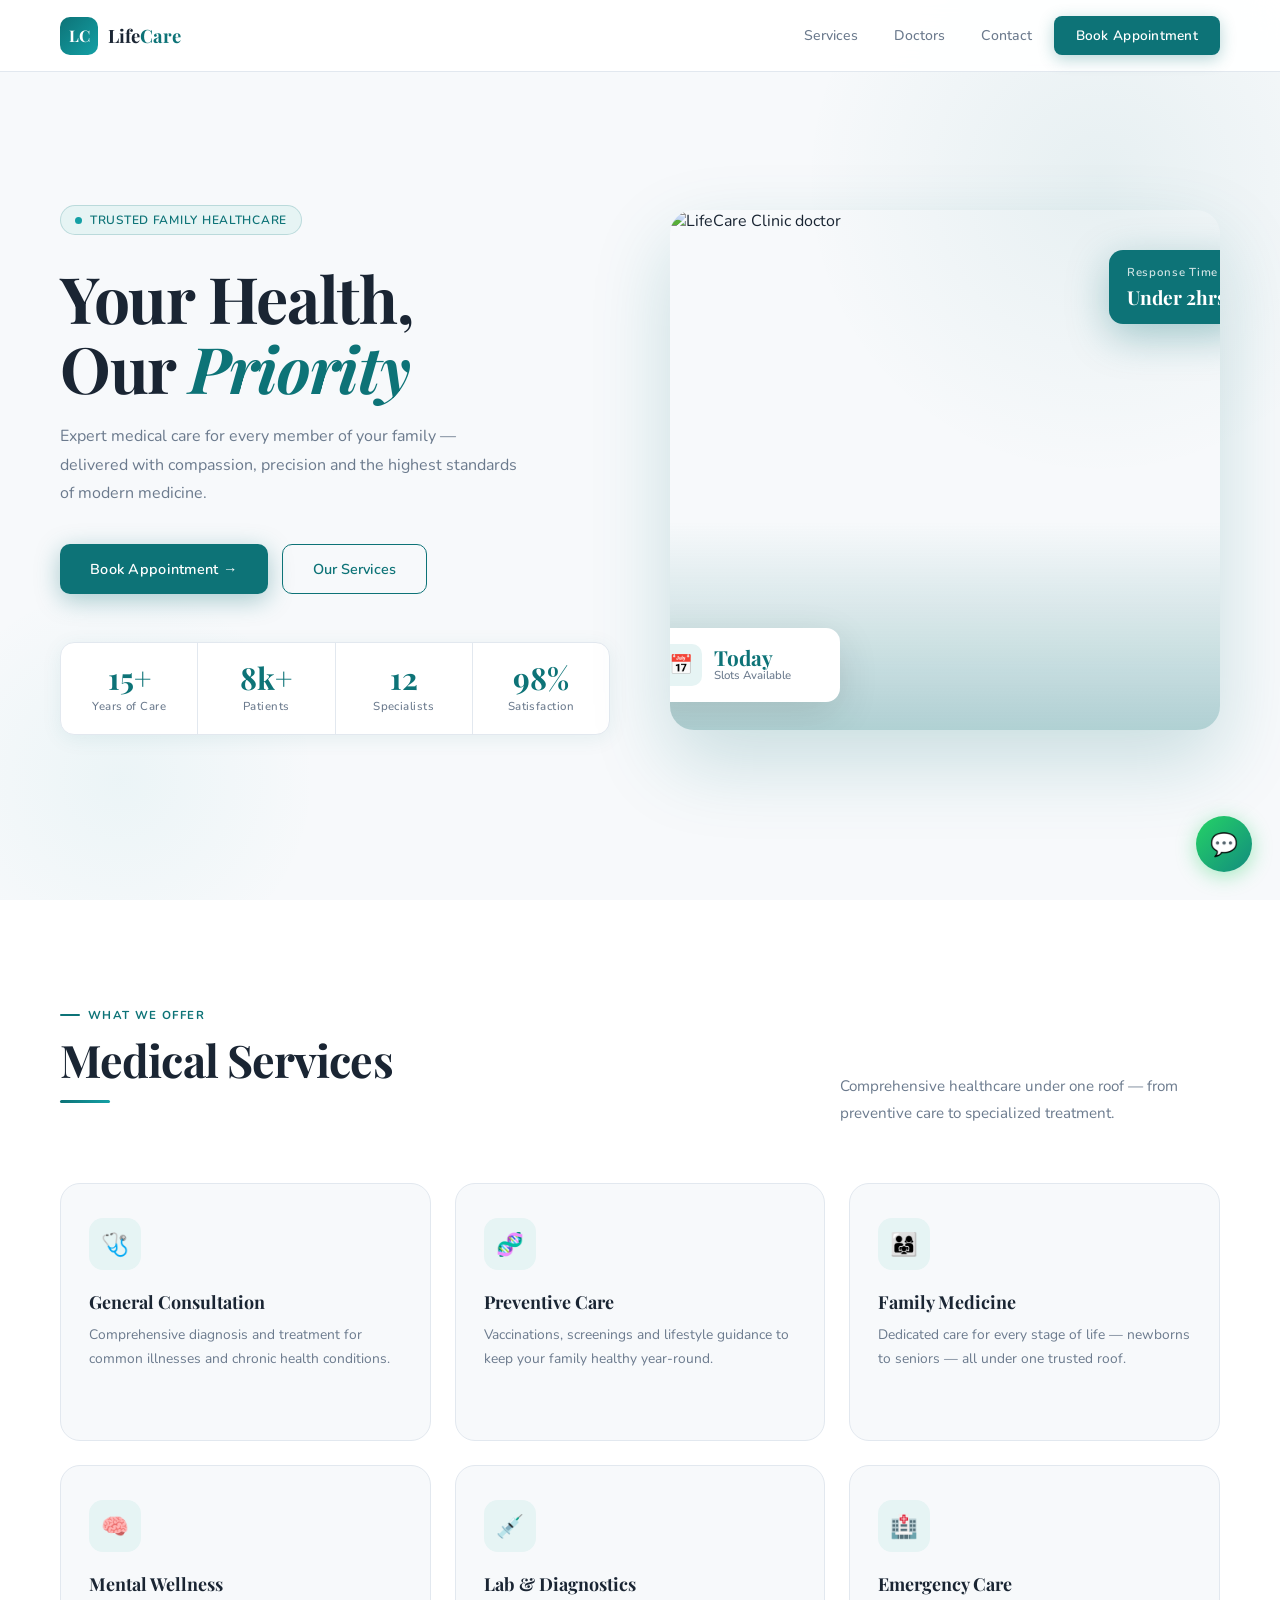
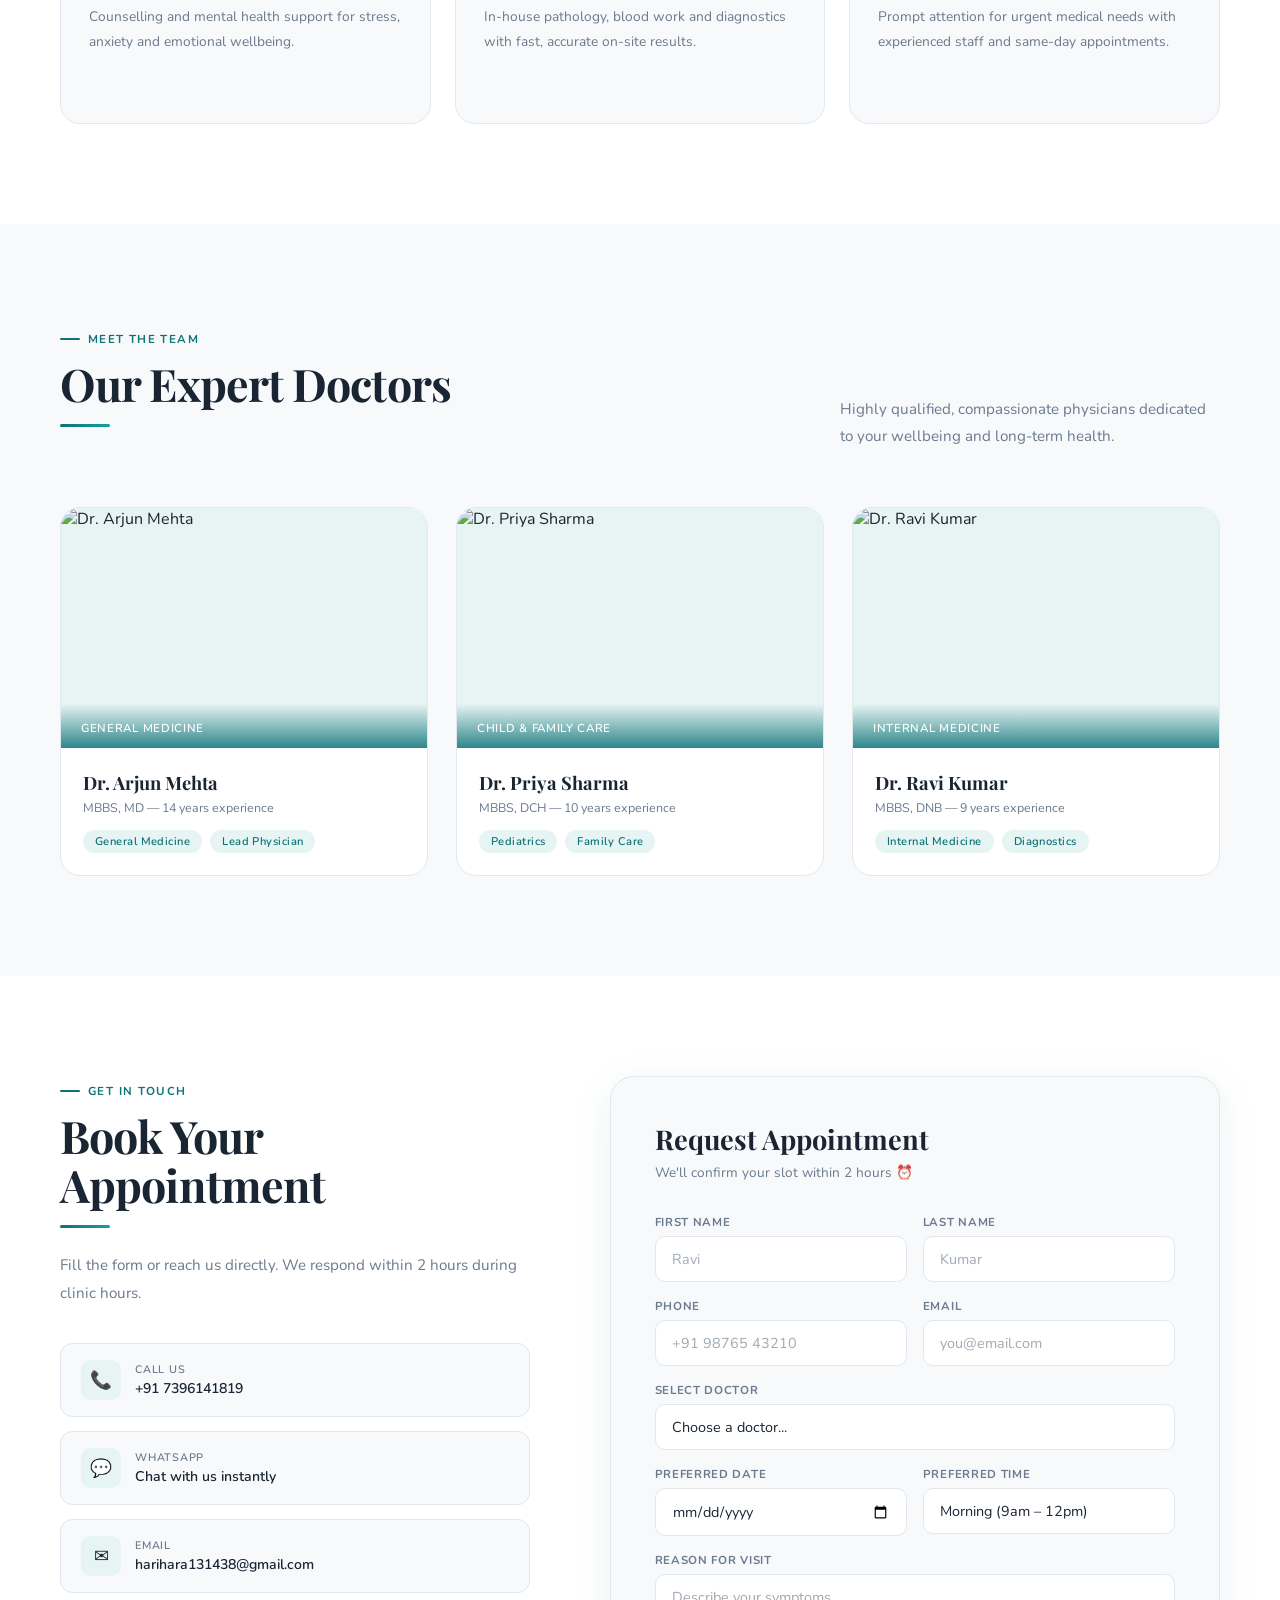
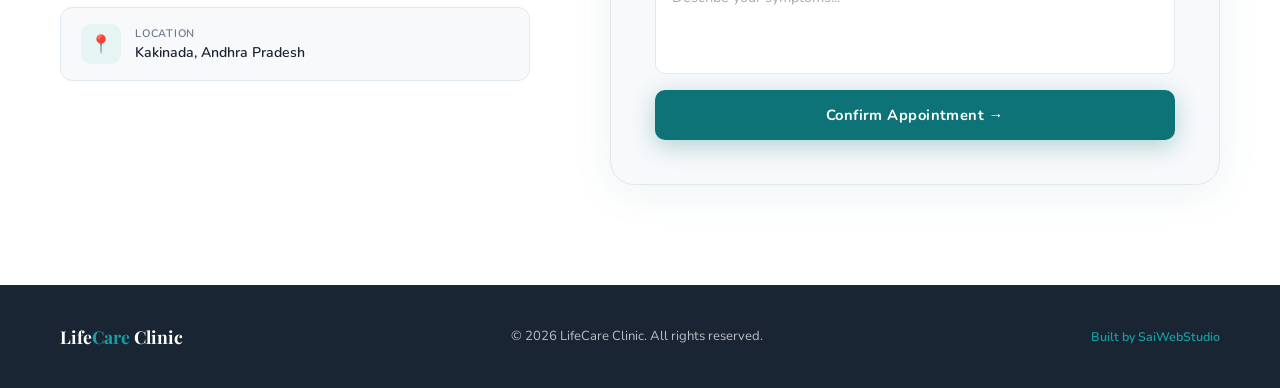
==== commit 2a4390ee: "Fixed clinic.html: truncated duplicated content and resolved CSS warnings" ====
--- a/clinic.html
+++ b/clinic.html
@@ -730,7 +730,7 @@
       align-items: start;
     }
 
-    .appt-left {}
+
 
     .appt-left .sec-sub {
       margin-bottom: 40px;
@@ -859,6 +859,7 @@
       outline: none;
       transition: all 0.2s;
       -webkit-appearance: none;
+      appearance: none;
     }
 
     .fg input::placeholder,
@@ -1344,1349 +1345,3 @@
 </body>
 
 </html>
-<!DOCTYPE html>
-<html lang="en">
-
-<head>
-  <meta charset="UTF-8">
-  <meta name="viewport" content="width=device-width, initial-scale=1.0">
-  <title>LifeCare Clinic | Premium Family Healthcare — Kakinada</title>
-  <meta name="description"
-    content="LifeCare Clinic — Trusted family healthcare with experienced doctors. Book your appointment today in Kakinada.">
-  <link
-    href="https://fonts.googleapis.com/css2?family=Playfair+Display:ital,wght@0,400;0,500;0,700;1,400;1,500&family=Nunito:wght@300;400;500;600&display=swap"
-    rel="stylesheet">
-  <style>
-    :root {
-      --white: #ffffff;
-      --off: #f7f9fb;
-      --off2: #eef2f6;
-      --teal: #0d7377;
-      --teal2: #14a0a5;
-      --teal-light: #e6f4f4;
-      --teal-mid: rgba(13, 115, 119, 0.1);
-      --text: #1a2533;
-      --muted: #6b7a8d;
-      --soft: #a0aab4;
-      --border: #e2e8ef;
-      --shadow: rgba(13, 115, 119, 0.08);
-    }
-
-    * {
-      margin: 0;
-      padding: 0;
-      box-sizing: border-box;
-    }
-
-    html {
-      scroll-behavior: smooth;
-    }
-
-    body {
-      font-family: 'Nunito', sans-serif;
-      background: var(--white);
-      color: var(--text);
-      overflow-x: hidden;
-    }
-
-    ::-webkit-scrollbar {
-      width: 4px;
-    }
-
-    ::-webkit-scrollbar-track {
-      background: var(--off);
-    }
-
-    ::-webkit-scrollbar-thumb {
-      background: var(--teal2);
-      border-radius: 4px;
-    }
-
-    /* HEADER */
-    header {
-      position: fixed;
-      top: 0;
-      left: 0;
-      right: 0;
-      z-index: 100;
-      padding: 0 60px;
-      display: flex;
-      justify-content: space-between;
-      align-items: center;
-      height: 72px;
-      background: rgba(255, 255, 255, 0.92);
-      backdrop-filter: blur(16px);
-      border-bottom: 1px solid var(--border);
-      transition: box-shadow 0.3s;
-    }
-
-    header.scrolled {
-      box-shadow: 0 4px 24px rgba(13, 115, 119, 0.08);
-    }
-
-    .logo-wrap {
-      display: flex;
-      align-items: center;
-      gap: 10px;
-      text-decoration: none;
-    }
-
-    .logo-mark {
-      width: 38px;
-      height: 38px;
-      border-radius: 10px;
-      background: linear-gradient(135deg, var(--teal), var(--teal2));
-      display: flex;
-      align-items: center;
-      justify-content: center;
-      color: #fff;
-      font-size: 1rem;
-      font-weight: 700;
-      font-family: 'Playfair Display', serif;
-      letter-spacing: -0.5px;
-    }
-
-    .logo-name {
-      font-family: 'Playfair Display', serif;
-      font-size: 1.15rem;
-      font-weight: 700;
-      color: var(--text);
-    }
-
-    .logo-name span {
-      color: var(--teal);
-    }
-
-    nav {
-      display: flex;
-      gap: 8px;
-      align-items: center;
-    }
-
-    nav a {
-      color: var(--muted);
-      text-decoration: none;
-      font-size: 0.88rem;
-      font-weight: 500;
-      padding: 8px 14px;
-      border-radius: 8px;
-      transition: all 0.2s;
-    }
-
-    nav a:not(.btn-appt):hover {
-      color: var(--teal);
-      background: var(--teal-light);
-    }
-
-    .btn-appt {
-      background: var(--teal);
-      color: #fff !important;
-      padding: 10px 22px;
-      border-radius: 8px;
-      font-size: 0.85rem;
-      font-weight: 600;
-      text-decoration: none;
-      letter-spacing: 0.02em;
-      transition: all 0.25s;
-      box-shadow: 0 4px 16px rgba(13, 115, 119, 0.3);
-    }
-
-    .btn-appt:hover {
-      background: var(--teal2);
-      transform: translateY(-2px);
-      box-shadow: 0 8px 28px rgba(13, 115, 119, 0.4);
-      color: #fff !important;
-    }
-
-    /* HERO */
-    .hero {
-      min-height: 100vh;
-      display: grid;
-      grid-template-columns: 1fr 1fr;
-      align-items: center;
-      padding: 100px 60px 60px;
-      gap: 60px;
-      background: var(--off);
-      position: relative;
-      overflow: hidden;
-    }
-
-    /* BG DECORATION */
-    .hero::before {
-      content: '';
-      position: absolute;
-      right: -120px;
-      top: -120px;
-      width: 600px;
-      height: 600px;
-      border-radius: 50%;
-      background: radial-gradient(circle, rgba(13, 115, 119, 0.07), transparent 70%);
-      pointer-events: none;
-    }
-
-    .hero::after {
-      content: '';
-      position: absolute;
-      left: -80px;
-      bottom: -80px;
-      width: 400px;
-      height: 400px;
-      border-radius: 50%;
-      background: radial-gradient(circle, rgba(20, 160, 165, 0.05), transparent 70%);
-      pointer-events: none;
-    }
-
-    .hero-left {
-      position: relative;
-      z-index: 1;
-    }
-
-    .hero-pill {
-      display: inline-flex;
-      align-items: center;
-      gap: 8px;
-      background: var(--teal-light);
-      border: 1px solid rgba(13, 115, 119, 0.2);
-      color: var(--teal);
-      padding: 6px 14px;
-      border-radius: 100px;
-      font-size: 0.75rem;
-      font-weight: 600;
-      letter-spacing: 0.06em;
-      text-transform: uppercase;
-      margin-bottom: 28px;
-      animation: slideIn 0.6s ease both;
-    }
-
-    .pill-dot {
-      width: 7px;
-      height: 7px;
-      background: var(--teal2);
-      border-radius: 50%;
-      animation: pulse 2s infinite;
-    }
-
-    @keyframes pulse {
-
-      0%,
-      100% {
-        transform: scale(1);
-        opacity: 1
-      }
-
-      50% {
-        transform: scale(0.6);
-        opacity: 0.5
-      }
-    }
-
-    .hero h1 {
-      font-family: 'Playfair Display', serif;
-      font-size: clamp(2.8rem, 5vw, 4.6rem);
-      font-weight: 700;
-      line-height: 1.08;
-      letter-spacing: -0.02em;
-      margin-bottom: 20px;
-      animation: slideIn 0.6s 0.1s ease both;
-    }
-
-    .hero h1 em {
-      font-style: italic;
-      color: var(--teal);
-    }
-
-    .hero-desc {
-      font-size: 1rem;
-      color: var(--muted);
-      line-height: 1.8;
-      max-width: 460px;
-      font-weight: 400;
-      margin-bottom: 36px;
-      animation: slideIn 0.6s 0.2s ease both;
-    }
-
-    .hero-btns {
-      display: flex;
-      gap: 14px;
-      flex-wrap: wrap;
-      animation: slideIn 0.6s 0.3s ease both;
-    }
-
-    .btn-primary {
-      background: var(--teal);
-      color: #fff;
-      padding: 14px 30px;
-      border-radius: 10px;
-      font-size: 0.9rem;
-      font-weight: 600;
-      text-decoration: none;
-      letter-spacing: 0.02em;
-      transition: all 0.25s;
-      box-shadow: 0 6px 24px rgba(13, 115, 119, 0.35);
-      display: inline-flex;
-      align-items: center;
-      gap: 8px;
-    }
-
-    .btn-primary:hover {
-      background: var(--teal2);
-      transform: translateY(-3px);
-      box-shadow: 0 10px 36px rgba(13, 115, 119, 0.45);
-    }
-
-    .btn-ghost {
-      background: transparent;
-      color: var(--teal);
-      padding: 14px 30px;
-      border-radius: 10px;
-      font-size: 0.9rem;
-      font-weight: 600;
-      text-decoration: none;
-      border: 1.5px solid var(--teal);
-      transition: all 0.25s;
-      display: inline-flex;
-      align-items: center;
-      gap: 8px;
-    }
-
-    .btn-ghost:hover {
-      background: var(--teal);
-      color: #fff;
-      transform: translateY(-3px);
-      box-shadow: 0 10px 36px rgba(13, 115, 119, 0.3);
-    }
-
-    /* HERO STATS ROW */
-    .hero-stats {
-      display: flex;
-      gap: 0;
-      margin-top: 48px;
-      border: 1px solid var(--border);
-      border-radius: 14px;
-      overflow: hidden;
-      background: var(--white);
-      box-shadow: 0 4px 20px var(--shadow);
-      animation: slideIn 0.6s 0.4s ease both;
-    }
-
-    .hs {
-      flex: 1;
-      padding: 20px 24px;
-      text-align: center;
-      border-right: 1px solid var(--border);
-      transition: background 0.2s;
-    }
-
-    .hs:last-child {
-      border-right: none;
-    }
-
-    .hs:hover {
-      background: var(--teal-light);
-    }
-
-    .hs-num {
-      font-family: 'Playfair Display', serif;
-      font-size: 1.9rem;
-      font-weight: 700;
-      color: var(--teal);
-      display: block;
-      line-height: 1;
-    }
-
-    .hs-lbl {
-      font-size: 0.72rem;
-      color: var(--muted);
-      font-weight: 500;
-      margin-top: 4px;
-      display: block;
-      letter-spacing: 0.04em;
-    }
-
-    /* HERO RIGHT IMAGE */
-    .hero-right {
-      position: relative;
-      z-index: 1;
-      animation: slideIn 0.7s 0.2s ease both;
-    }
-
-    .hero-img-wrap {
-      border-radius: 24px;
-      overflow: hidden;
-      height: 520px;
-      position: relative;
-      box-shadow: 0 32px 80px rgba(13, 115, 119, 0.2);
-    }
-
-    .hero-img-wrap img {
-      width: 100%;
-      height: 100%;
-      object-fit: cover;
-      object-position: center;
-    }
-
-    .hero-img-wrap::after {
-      content: '';
-      position: absolute;
-      inset: 0;
-      background: linear-gradient(180deg, transparent 60%, rgba(13, 115, 119, 0.3) 100%);
-    }
-
-    /* FLOATING CARD */
-    .float-card {
-      position: absolute;
-      bottom: 28px;
-      left: -30px;
-      background: var(--white);
-      border-radius: 14px;
-      padding: 16px 20px;
-      box-shadow: 0 12px 40px rgba(0, 0, 0, 0.12);
-      display: flex;
-      align-items: center;
-      gap: 12px;
-      z-index: 2;
-      min-width: 200px;
-    }
-
-    .fc-icon {
-      width: 42px;
-      height: 42px;
-      border-radius: 10px;
-      background: var(--teal-light);
-      display: flex;
-      align-items: center;
-      justify-content: center;
-      font-size: 1.2rem;
-      flex-shrink: 0;
-    }
-
-    .fc-num {
-      font-family: 'Playfair Display', serif;
-      font-size: 1.3rem;
-      font-weight: 700;
-      color: var(--teal);
-      line-height: 1;
-    }
-
-    .fc-lbl {
-      font-size: 0.72rem;
-      color: var(--muted);
-      font-weight: 500;
-    }
-
-    .float-card2 {
-      position: absolute;
-      top: 40px;
-      right: -24px;
-      background: var(--teal);
-      border-radius: 14px;
-      padding: 14px 18px;
-      z-index: 2;
-      color: #fff;
-      box-shadow: 0 12px 40px rgba(13, 115, 119, 0.35);
-    }
-
-    .fc2-title {
-      font-size: 0.72rem;
-      font-weight: 600;
-      letter-spacing: 0.06em;
-      opacity: 0.8;
-      margin-bottom: 4px;
-    }
-
-    .fc2-val {
-      font-family: 'Playfair Display', serif;
-      font-size: 1.2rem;
-      font-weight: 700;
-    }
-
-    @keyframes slideIn {
-      from {
-        opacity: 0;
-        transform: translateY(20px)
-      }
-
-      to {
-        opacity: 1;
-        transform: translateY(0)
-      }
-    }
-
-    /* SECTION COMMONS */
-    section {
-      padding: 100px 60px;
-    }
-
-    .sec-tag {
-      display: inline-flex;
-      align-items: center;
-      gap: 8px;
-      color: var(--teal);
-      font-size: 0.72rem;
-      font-weight: 700;
-      letter-spacing: 0.12em;
-      text-transform: uppercase;
-      margin-bottom: 12px;
-    }
-
-    .sec-tag::before {
-      content: '';
-      width: 20px;
-      height: 2px;
-      background: var(--teal);
-      border-radius: 2px;
-    }
-
-    .sec-title {
-      font-family: 'Playfair Display', serif;
-      font-size: clamp(1.8rem, 3.5vw, 2.9rem);
-      font-weight: 700;
-      line-height: 1.1;
-      letter-spacing: -0.02em;
-      margin-bottom: 14px;
-      color: var(--text);
-    }
-
-    .sec-sub {
-      color: var(--muted);
-      font-size: 0.95rem;
-      line-height: 1.8;
-      font-weight: 400;
-    }
-
-    /* SERVICES */
-    #services {
-      background: var(--white);
-    }
-
-    .svc-header {
-      display: flex;
-      justify-content: space-between;
-      align-items: flex-end;
-      margin-bottom: 56px;
-      flex-wrap: wrap;
-      gap: 24px;
-    }
-
-    .svc-grid {
-      display: grid;
-      grid-template-columns: repeat(3, 1fr);
-      gap: 24px;
-    }
-
-    .svc-card {
-      background: var(--off);
-      border: 1px solid var(--border);
-      border-radius: 20px;
-      padding: 34px 28px;
-      transition: all 0.3s;
-      position: relative;
-      overflow: hidden;
-      cursor: default;
-    }
-
-    .svc-card::before {
-      content: '';
-      position: absolute;
-      top: 0;
-      left: 0;
-      right: 0;
-      height: 3px;
-      background: linear-gradient(90deg, var(--teal), var(--teal2));
-      transform: scaleX(0);
-      transform-origin: left;
-      transition: transform 0.35s;
-    }
-
-    .svc-card:hover {
-      background: var(--white);
-      border-color: rgba(13, 115, 119, 0.25);
-      transform: translateY(-6px);
-      box-shadow: 0 20px 50px var(--shadow);
-    }
-
-    .svc-card:hover::before {
-      transform: scaleX(1);
-    }
-
-    .svc-ico {
-      width: 52px;
-      height: 52px;
-      border-radius: 14px;
-      background: var(--teal-light);
-      display: flex;
-      align-items: center;
-      justify-content: center;
-      font-size: 1.4rem;
-      margin-bottom: 20px;
-      transition: background 0.3s, transform 0.3s;
-    }
-
-    .svc-card:hover .svc-ico {
-      background: var(--teal);
-      transform: scale(1.08);
-    }
-
-    .svc-card h3 {
-      font-family: 'Playfair Display', serif;
-      font-size: 1.12rem;
-      font-weight: 700;
-      margin-bottom: 10px;
-      color: var(--text);
-    }
-
-    .svc-card p {
-      color: var(--muted);
-      font-size: 0.86rem;
-      line-height: 1.75;
-      font-weight: 400;
-    }
-
-    .svc-arrow {
-      display: inline-flex;
-      align-items: center;
-      gap: 4px;
-      color: var(--teal);
-      font-size: 0.8rem;
-      font-weight: 600;
-      margin-top: 16px;
-      opacity: 0;
-      transform: translateX(-6px);
-      transition: all 0.3s;
-    }
-
-    .svc-card:hover .svc-arrow {
-      opacity: 1;
-      transform: translateX(0);
-    }
-
-    /* DOCTORS */
-    #doctors {
-      background: var(--off);
-    }
-
-    .doc-header {
-      display: flex;
-      justify-content: space-between;
-      align-items: flex-end;
-      margin-bottom: 56px;
-      flex-wrap: wrap;
-      gap: 24px;
-    }
-
-    .doc-grid {
-      display: grid;
-      grid-template-columns: repeat(3, 1fr);
-      gap: 28px;
-    }
-
-    .doc-card {
-      background: var(--white);
-      border-radius: 20px;
-      overflow: hidden;
-      transition: all 0.3s;
-      border: 1px solid var(--border);
-    }
-
-    .doc-card:hover {
-      transform: translateY(-8px);
-      box-shadow: 0 24px 60px rgba(13, 115, 119, 0.15);
-      border-color: rgba(13, 115, 119, 0.2);
-    }
-
-    .doc-photo {
-      height: 240px;
-      overflow: hidden;
-      position: relative;
-      background: var(--teal-light);
-    }
-
-    .doc-photo img {
-      width: 100%;
-      height: 100%;
-      object-fit: cover;
-      object-position: top;
-      transition: transform 0.5s;
-      filter: saturate(0.85);
-    }
-
-    .doc-card:hover .doc-photo img {
-      transform: scale(1.04);
-      filter: saturate(1);
-    }
-
-    .doc-spec-bar {
-      position: absolute;
-      bottom: 0;
-      left: 0;
-      right: 0;
-      background: linear-gradient(0deg, rgba(13, 115, 119, 0.85), transparent);
-      padding: 16px 20px 12px;
-      color: #fff;
-      font-size: 0.72rem;
-      font-weight: 600;
-      letter-spacing: 0.06em;
-      text-transform: uppercase;
-    }
-
-    .doc-info {
-      padding: 22px;
-    }
-
-    .doc-name {
-      font-family: 'Playfair Display', serif;
-      font-size: 1.15rem;
-      font-weight: 700;
-      color: var(--text);
-      margin-bottom: 4px;
-    }
-
-    .doc-qual {
-      font-size: 0.78rem;
-      color: var(--muted);
-      font-weight: 400;
-      margin-bottom: 14px;
-    }
-
-    .doc-tag-row {
-      display: flex;
-      gap: 8px;
-      flex-wrap: wrap;
-    }
-
-    .dtag {
-      background: var(--teal-light);
-      color: var(--teal);
-      padding: 4px 12px;
-      border-radius: 100px;
-      font-size: 0.7rem;
-      font-weight: 600;
-      letter-spacing: 0.04em;
-    }
-
-    /* APPOINTMENT */
-    #appointment {
-      background: var(--white);
-    }
-
-    .appt-grid {
-      display: grid;
-      grid-template-columns: 1fr 1.3fr;
-      gap: 80px;
-      align-items: start;
-    }
-
-    .appt-left {}
-
-    .appt-left .sec-sub {
-      margin-bottom: 40px;
-    }
-
-    .reach-list {
-      display: flex;
-      flex-direction: column;
-      gap: 14px;
-    }
-
-    .reach-item {
-      display: flex;
-      align-items: center;
-      gap: 14px;
-      padding: 16px 20px;
-      border-radius: 12px;
-      background: var(--off);
-      border: 1px solid var(--border);
-      text-decoration: none;
-      color: inherit;
-      transition: all 0.25s;
-    }
-
-    .reach-item:hover {
-      background: var(--teal-light);
-      border-color: rgba(13, 115, 119, 0.3);
-      transform: translateX(4px);
-    }
-
-    .reach-item:hover .ri-label {
-      color: var(--teal);
-    }
-
-    .reach-item:hover .ri-val {
-      color: var(--teal);
-    }
-
-    .ri-icon {
-      width: 40px;
-      height: 40px;
-      border-radius: 10px;
-      background: var(--teal-light);
-      display: flex;
-      align-items: center;
-      justify-content: center;
-      font-size: 1.1rem;
-      flex-shrink: 0;
-      transition: background 0.25s;
-    }
-
-    .reach-item:hover .ri-icon {
-      background: var(--teal);
-    }
-
-    .ri-label {
-      font-size: 0.68rem;
-      color: var(--muted);
-      text-transform: uppercase;
-      letter-spacing: 0.07em;
-      font-weight: 600;
-      margin-bottom: 2px;
-    }
-
-    .ri-val {
-      font-size: 0.88rem;
-      font-weight: 600;
-      color: var(--text);
-    }
-
-    /* FORM */
-    .appt-form-wrap {
-      background: var(--off);
-      border: 1px solid var(--border);
-      border-radius: 24px;
-      padding: 44px;
-      box-shadow: 0 8px 40px var(--shadow);
-    }
-
-    .form-title {
-      font-family: 'Playfair Display', serif;
-      font-size: 1.7rem;
-      font-weight: 700;
-      margin-bottom: 6px;
-      color: var(--text);
-    }
-
-    .form-sub {
-      font-size: 0.85rem;
-      color: var(--muted);
-      margin-bottom: 32px;
-    }
-
-    .frow {
-      display: grid;
-      grid-template-columns: 1fr 1fr;
-      gap: 16px;
-    }
-
-    .fg {
-      display: flex;
-      flex-direction: column;
-      gap: 6px;
-      margin-bottom: 16px;
-    }
-
-    .fg label {
-      font-size: 0.72rem;
-      color: var(--muted);
-      font-weight: 700;
-      letter-spacing: 0.06em;
-      text-transform: uppercase;
-    }
-
-    .fg input,
-    .fg select,
-    .fg textarea {
-      background: var(--white);
-      border: 1.5px solid var(--border);
-      border-radius: 10px;
-      padding: 12px 16px;
-      color: var(--text);
-      font-family: 'Nunito', sans-serif;
-      font-size: 0.9rem;
-      font-weight: 400;
-      outline: none;
-      transition: all 0.2s;
-      -webkit-appearance: none;
-    }
-
-    .fg input::placeholder,
-    .fg textarea::placeholder {
-      color: var(--soft);
-    }
-
-    .fg input:focus,
-    .fg select:focus,
-    .fg textarea:focus {
-      border-color: var(--teal);
-      box-shadow: 0 0 0 4px rgba(13, 115, 119, 0.08);
-    }
-
-    .fg select option {
-      background: var(--white);
-    }
-
-    .fg textarea {
-      height: 100px;
-      resize: none;
-    }
-
-    .btn-form-submit {
-      width: 100%;
-      background: var(--teal);
-      color: #fff;
-      padding: 15px;
-      border-radius: 10px;
-      font-size: 0.92rem;
-      font-weight: 700;
-      border: none;
-      cursor: pointer;
-      font-family: 'Nunito', sans-serif;
-      letter-spacing: 0.03em;
-      transition: all 0.25s;
-      box-shadow: 0 6px 24px rgba(13, 115, 119, 0.3);
-      margin-top: 4px;
-      display: flex;
-      align-items: center;
-      justify-content: center;
-      gap: 8px;
-    }
-
-    .btn-form-submit:hover {
-      background: var(--teal2);
-      transform: translateY(-2px);
-      box-shadow: 0 10px 36px rgba(13, 115, 119, 0.45);
-    }
-
-    /* FOOTER */
-    footer {
-      background: var(--text);
-      color: rgba(255, 255, 255, 0.7);
-      padding: 40px 60px;
-      display: flex;
-      justify-content: space-between;
-      align-items: center;
-      flex-wrap: wrap;
-      gap: 20px;
-    }
-
-    .foot-logo {
-      font-family: 'Playfair Display', serif;
-      font-size: 1.1rem;
-      font-weight: 700;
-      color: #fff;
-    }
-
-    .foot-logo span {
-      color: var(--teal2);
-    }
-
-    footer p {
-      font-size: 0.82rem;
-    }
-
-    .foot-credit {
-      font-size: 0.78rem;
-      color: var(--teal2);
-      font-weight: 600;
-    }
-
-    /* WHATSAPP */
-    .wa-btn {
-      position: fixed;
-      bottom: 28px;
-      right: 28px;
-      z-index: 999;
-      width: 56px;
-      height: 56px;
-      border-radius: 50%;
-      background: linear-gradient(135deg, #25D366, #128C7E);
-      color: #fff;
-      display: flex;
-      align-items: center;
-      justify-content: center;
-      font-size: 1.4rem;
-      text-decoration: none;
-      box-shadow: 0 4px 20px rgba(37, 211, 102, 0.4);
-      transition: transform 0.2s, box-shadow 0.2s;
-      animation: bob 3s ease-in-out infinite;
-    }
-
-    .wa-btn:hover {
-      animation: none;
-      transform: scale(1.12);
-      box-shadow: 0 8px 30px rgba(37, 211, 102, 0.55);
-    }
-
-    @keyframes bob {
-
-      0%,
-      100% {
-        transform: translateY(0)
-      }
-
-      50% {
-        transform: translateY(-6px)
-      }
-    }
-
-    /* DIVIDER LINE */
-    .teal-line {
-      width: 50px;
-      height: 3px;
-      background: linear-gradient(90deg, var(--teal), var(--teal2));
-      border-radius: 2px;
-      margin: 16px 0 24px;
-    }
-
-    /* RESPONSIVE */
-    @media(max-width:1024px) {
-      header {
-        padding: 0 24px;
-      }
-
-      section {
-        padding: 70px 24px;
-      }
-
-      .hero {
-        grid-template-columns: 1fr;
-        padding: 100px 24px 60px;
-        gap: 40px;
-      }
-
-      .hero-right {
-        display: none;
-      }
-
-      .svc-grid {
-        grid-template-columns: 1fr 1fr;
-      }
-
-      .doc-grid {
-        grid-template-columns: 1fr 1fr;
-      }
-
-      .appt-grid {
-        grid-template-columns: 1fr;
-        gap: 40px;
-      }
-
-      footer {
-        padding: 32px 24px;
-        flex-direction: column;
-        text-align: center;
-      }
-    }
-
-    @media(max-width:600px) {
-      nav a:not(.btn-appt) {
-        display: none;
-      }
-
-      .svc-grid {
-        grid-template-columns: 1fr;
-      }
-
-      .doc-grid {
-        grid-template-columns: 1fr;
-      }
-
-      .hero-stats {
-        flex-direction: column;
-      }
-
-      .hs {
-        border-right: none;
-        border-bottom: 1px solid var(--border);
-      }
-
-      .frow {
-        grid-template-columns: 1fr;
-      }
-
-      .appt-form-wrap {
-        padding: 24px;
-      }
-    }
-  </style>
-</head>
-
-<body>
-
-  <!-- HEADER -->
-  <header id="header">
-    <a href="#" class="logo-wrap">
-      <div class="logo-mark">LC</div>
-      <span class="logo-name">Life<span>Care</span></span>
-    </a>
-    <nav>
-      <a href="#services">Services</a>
-      <a href="#doctors">Doctors</a>
-      <a href="#appointment">Contact</a>
-      <a href="#appointment" class="btn-appt">Book Appointment</a>
-    </nav>
-  </header>
-
-  <!-- HERO -->
-  <section class="hero">
-    <div class="hero-left">
-      <div class="hero-pill"><span class="pill-dot"></span> Trusted Family Healthcare</div>
-      <h1>Your Health,<br>Our <em>Priority</em></h1>
-      <p class="hero-desc">Expert medical care for every member of your family — delivered with compassion, precision
-        and the highest standards of modern medicine.</p>
-      <div class="hero-btns">
-        <a href="#appointment" class="btn-primary">Book Appointment &#x2192;</a>
-        <a href="#services" class="btn-ghost">Our Services</a>
-      </div>
-      <div class="hero-stats">
-        <div class="hs"><span class="hs-num">15+</span><span class="hs-lbl">Years of Care</span></div>
-        <div class="hs"><span class="hs-num">8k+</span><span class="hs-lbl">Patients</span></div>
-        <div class="hs"><span class="hs-num">12</span><span class="hs-lbl">Specialists</span></div>
-        <div class="hs"><span class="hs-num">98%</span><span class="hs-lbl">Satisfaction</span></div>
-      </div>
-    </div>
-
-    <div class="hero-right">
-      <div class="hero-img-wrap">
-        <img src="https://images.unsplash.com/photo-1631217868264-e5b90bb7e133?w=900&q=85" alt="LifeCare Clinic doctor">
-        <div class="float-card">
-          <div class="fc-icon">&#x1F4C5;</div>
-          <div>
-            <div class="fc-num">Today</div>
-            <div class="fc-lbl">Slots Available</div>
-          </div>
-        </div>
-        <div class="float-card2">
-          <div class="fc2-title">Response Time</div>
-          <div class="fc2-val">Under 2hrs</div>
-        </div>
-      </div>
-    </div>
-  </section>
-
-  <!-- SERVICES -->
-  <section id="services">
-    <div class="svc-header">
-      <div>
-        <div class="sec-tag">What We Offer</div>
-        <h2 class="sec-title">Medical Services</h2>
-        <div class="teal-line"></div>
-      </div>
-      <p class="sec-sub" style="max-width:380px">Comprehensive healthcare under one roof — from preventive care to
-        specialized treatment.</p>
-    </div>
-    <div class="svc-grid">
-      <div class="svc-card">
-        <div class="svc-ico">&#x1FA7A;</div>
-        <h3>General Consultation</h3>
-        <p>Comprehensive diagnosis and treatment for common illnesses and chronic health conditions.</p>
-        <span class="svc-arrow">Learn more &#x2192;</span>
-      </div>
-      <div class="svc-card">
-        <div class="svc-ico">&#x1F9EC;</div>
-        <h3>Preventive Care</h3>
-        <p>Vaccinations, screenings and lifestyle guidance to keep your family healthy year-round.</p>
-        <span class="svc-arrow">Learn more &#x2192;</span>
-      </div>
-      <div class="svc-card">
-        <div class="svc-ico">&#x1F468;&#x200D;&#x1F469;&#x200D;&#x1F467;</div>
-        <h3>Family Medicine</h3>
-        <p>Dedicated care for every stage of life — newborns to seniors — all under one trusted roof.</p>
-        <span class="svc-arrow">Learn more &#x2192;</span>
-      </div>
-      <div class="svc-card">
-        <div class="svc-ico">&#x1F9E0;</div>
-        <h3>Mental Wellness</h3>
-        <p>Counselling and mental health support for stress, anxiety and emotional wellbeing.</p>
-        <span class="svc-arrow">Learn more &#x2192;</span>
-      </div>
-      <div class="svc-card">
-        <div class="svc-ico">&#x1F489;</div>
-        <h3>Lab & Diagnostics</h3>
-        <p>In-house pathology, blood work and diagnostics with fast, accurate on-site results.</p>
-        <span class="svc-arrow">Learn more &#x2192;</span>
-      </div>
-      <div class="svc-card">
-        <div class="svc-ico">&#x1F3E5;</div>
-        <h3>Emergency Care</h3>
-        <p>Prompt attention for urgent medical needs with experienced staff and same-day appointments.</p>
-        <span class="svc-arrow">Learn more &#x2192;</span>
-      </div>
-    </div>
-  </section>
-
-  <!-- DOCTORS -->
-  <section id="doctors">
-    <div class="doc-header">
-      <div>
-        <div class="sec-tag">Meet the Team</div>
-        <h2 class="sec-title">Our Expert Doctors</h2>
-        <div class="teal-line"></div>
-      </div>
-      <p class="sec-sub" style="max-width:380px">Highly qualified, compassionate physicians dedicated to your wellbeing
-        and long-term health.</p>
-    </div>
-    <div class="doc-grid">
-
-      <div class="doc-card">
-        <div class="doc-photo">
-          <img src="https://images.unsplash.com/photo-1612349317150-e413f6a5b16d?w=500&q=85" alt="Dr. Arjun Mehta">
-          <div class="doc-spec-bar">General Medicine</div>
-        </div>
-        <div class="doc-info">
-          <div class="doc-name">Dr. Arjun Mehta</div>
-          <div class="doc-qual">MBBS, MD &mdash; 14 years experience</div>
-          <div class="doc-tag-row">
-            <span class="dtag">General Medicine</span>
-            <span class="dtag">Lead Physician</span>
-          </div>
-        </div>
-      </div>
-
-      <div class="doc-card">
-        <div class="doc-photo">
-          <img src="https://images.unsplash.com/photo-1559839734-2b71ea197ec2?w=500&q=85" alt="Dr. Priya Sharma">
-          <div class="doc-spec-bar">Child & Family Care</div>
-        </div>
-        <div class="doc-info">
-          <div class="doc-name">Dr. Priya Sharma</div>
-          <div class="doc-qual">MBBS, DCH &mdash; 10 years experience</div>
-          <div class="doc-tag-row">
-            <span class="dtag">Pediatrics</span>
-            <span class="dtag">Family Care</span>
-          </div>
-        </div>
-      </div>
-
-      <div class="doc-card">
-        <div class="doc-photo">
-          <img src="https://images.unsplash.com/photo-1622253692010-333f2da6031d?w=500&q=85" alt="Dr. Ravi Kumar">
-          <div class="doc-spec-bar">Internal Medicine</div>
-        </div>
-        <div class="doc-info">
-          <div class="doc-name">Dr. Ravi Kumar</div>
-          <div class="doc-qual">MBBS, DNB &mdash; 9 years experience</div>
-          <div class="doc-tag-row">
-            <span class="dtag">Internal Medicine</span>
-            <span class="dtag">Diagnostics</span>
-          </div>
-        </div>
-      </div>
-
-    </div>
-  </section>
-
-  <!-- APPOINTMENT -->
-  <section id="appointment">
-    <div class="appt-grid">
-      <div class="appt-left">
-        <div class="sec-tag">Get In Touch</div>
-        <h2 class="sec-title">Book Your Appointment</h2>
-        <div class="teal-line"></div>
-        <p class="sec-sub" style="margin-bottom:36px">Fill the form or reach us directly. We respond within 2 hours
-          during clinic hours.</p>
-        <div class="reach-list">
-          <a href="tel:+917396141819" class="reach-item">
-            <div class="ri-icon">&#x1F4DE;</div>
-            <div>
-              <div class="ri-label">Call Us</div>
-              <div class="ri-val">+91 7396141819</div>
-            </div>
-          </a>
-          <a href="https://wa.me/917396141819" target="_blank" class="reach-item">
-            <div class="ri-icon">&#x1F4AC;</div>
-            <div>
-              <div class="ri-label">WhatsApp</div>
-              <div class="ri-val">Chat with us instantly</div>
-            </div>
-          </a>
-          <a href="mailto:harihara131438@gmail.com" target="_blank" class="reach-item">
-            <div class="ri-icon">&#x2709;</div>
-            <div>
-              <div class="ri-label">Email</div>
-              <div class="ri-val">harihara131438@gmail.com</div>
-            </div>
-          </a>
-          <div class="reach-item" style="cursor:default">
-            <div class="ri-icon">&#x1F4CD;</div>
-            <div>
-              <div class="ri-label">Location</div>
-              <div class="ri-val">Kakinada, Andhra Pradesh</div>
-            </div>
-          </div>
-        </div>
-      </div>
-
-      <div class="appt-form-wrap">
-        <div class="form-title">Request Appointment</div>
-        <div class="form-sub">We'll confirm your slot within 2 hours &#x23F0;</div>
-        <div class="frow">
-          <div class="fg"><label>First Name</label><input type="text" placeholder="Ravi"></div>
-          <div class="fg"><label>Last Name</label><input type="text" placeholder="Kumar"></div>
-        </div>
-        <div class="frow">
-          <div class="fg"><label>Phone</label><input type="tel" placeholder="+91 98765 43210"></div>
-          <div class="fg"><label>Email</label><input type="email" placeholder="you@email.com"></div>
-        </div>
-        <div class="fg">
-          <label>Select Doctor</label>
-          <select>
-            <option value="">Choose a doctor...</option>
-            <option>Dr. Arjun Mehta — General Medicine</option>
-            <option>Dr. Priya Sharma — Child &amp; Family Care</option>
-            <option>Dr. Ravi Kumar — Internal Medicine</option>
-          </select>
-        </div>
-        <div class="frow">
-          <div class="fg"><label>Preferred Date</label><input type="date"></div>
-          <div class="fg">
-            <label>Preferred Time</label>
-            <select>
-              <option>Morning (9am – 12pm)</option>
-              <option>Afternoon (12pm – 4pm)</option>
-              <option>Evening (4pm – 7pm)</option>
-            </select>
-          </div>
-        </div>
-        <div class="fg"><label>Reason for Visit</label><textarea placeholder="Describe your symptoms..."></textarea>
-        </div>
-        <button class="btn-form-submit">Confirm Appointment &#x2192;</button>
-      </div>
-    </div>
-  </section>
-
-  <!-- FOOTER -->
-  <footer>
-    <span class="foot-logo">Life<span>Care</span> Clinic</span>
-    <p>&copy; 2026 LifeCare Clinic. All rights reserved.</p>
-    <span class="foot-credit">Built by SaiWebStudio</span>
-  </footer>
-
-  <!-- FLOATING WHATSAPP -->
-  <a href="https://wa.me/917396141819" target="_blank" class="wa-btn">&#x1F4AC;</a>
-
-  <script>
-    // Header shadow on scroll
-    window.addEventListener('scroll', function () {
-      document.getElementById('header').classList.toggle('scrolled', window.scrollY > 40);
-    });
-
-    // Scroll reveal
-    var observer = new IntersectionObserver(function (entries) {
-      entries.forEach(function (entry) {
-        if (entry.isIntersecting) {
-          entry.target.style.opacity = '1';
-          entry.target.style.transform = 'translateY(0)';
-        }
-      });
-    }, { threshold: 0.08 });
-
-    document.querySelectorAll('.svc-card, .doc-card, .reach-item').forEach(function (el) {
-      el.style.opacity = '0';
-      el.style.transform = 'translateY(22px)';
-      el.style.transition = 'opacity 0.5s ease, transform 0.5s ease';
-      observer.observe(el);
-    });
-  </script>
-
-</body>
-
-</html>
